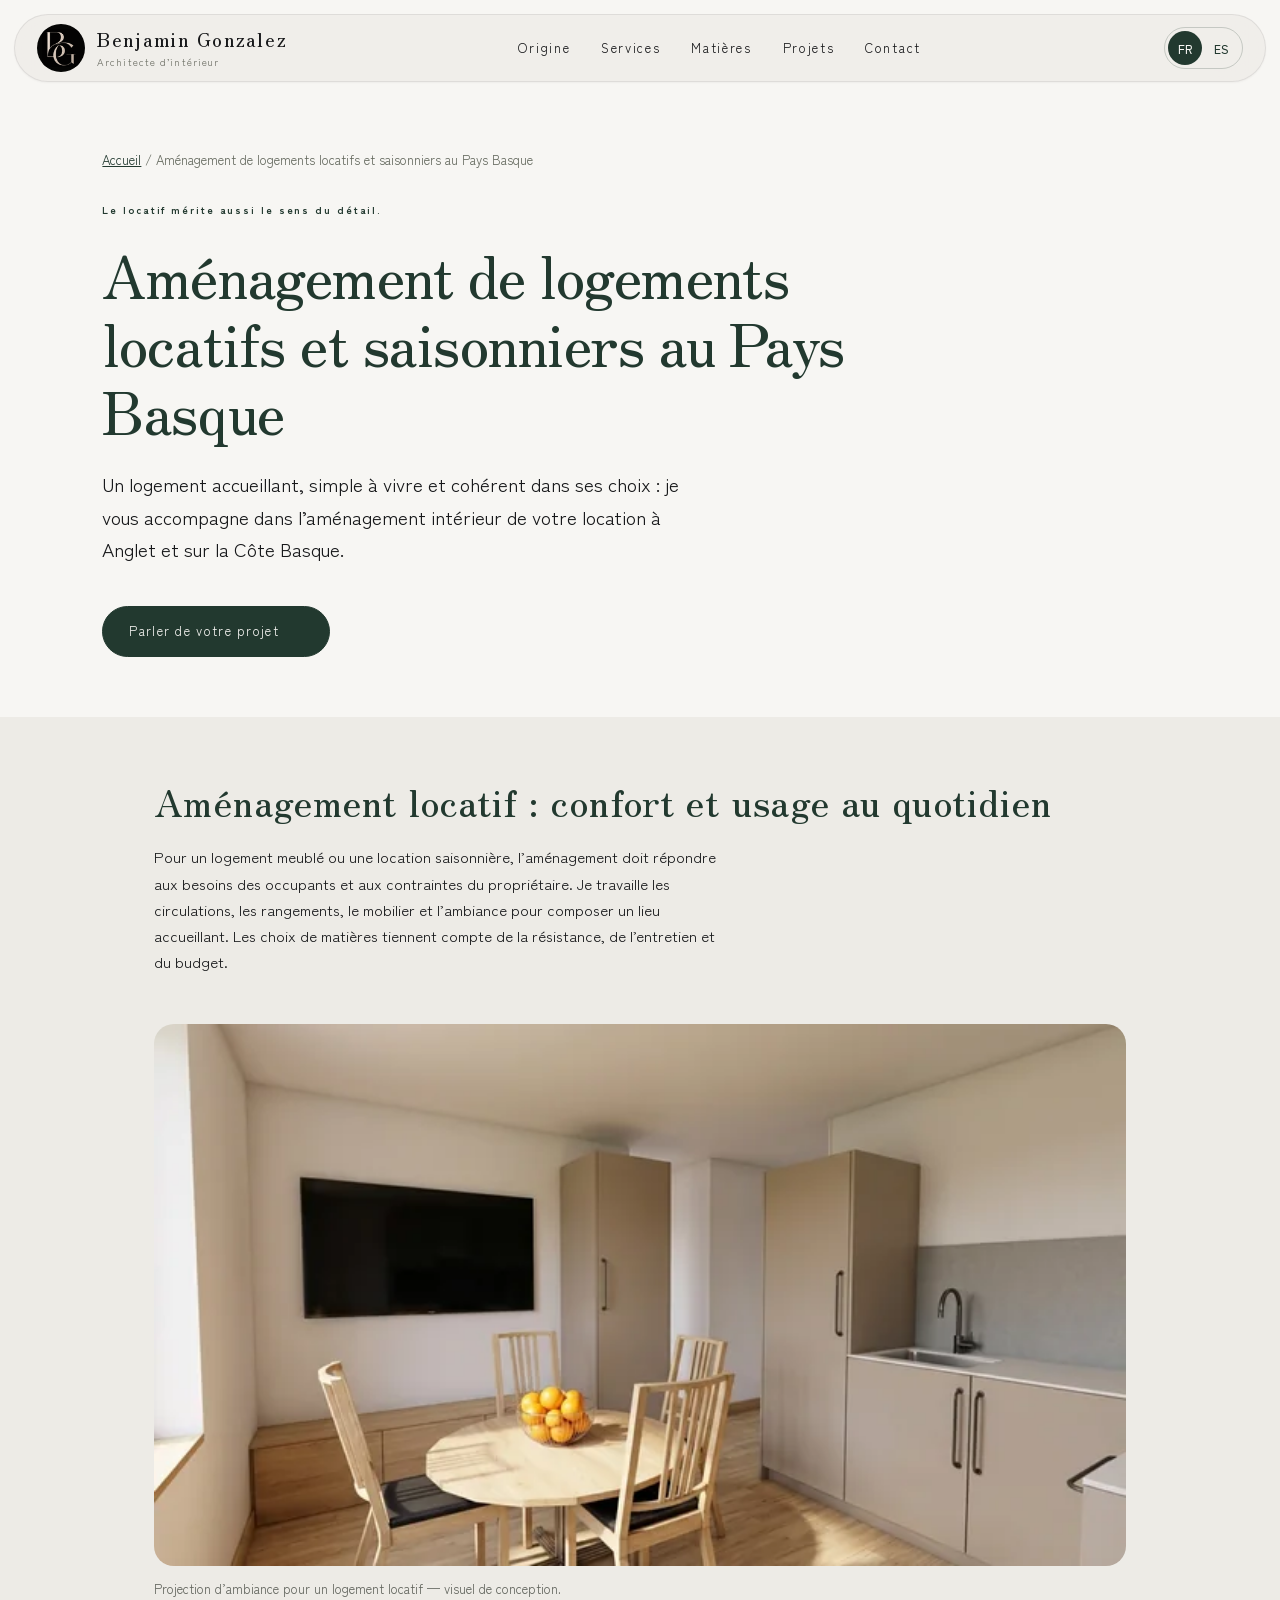
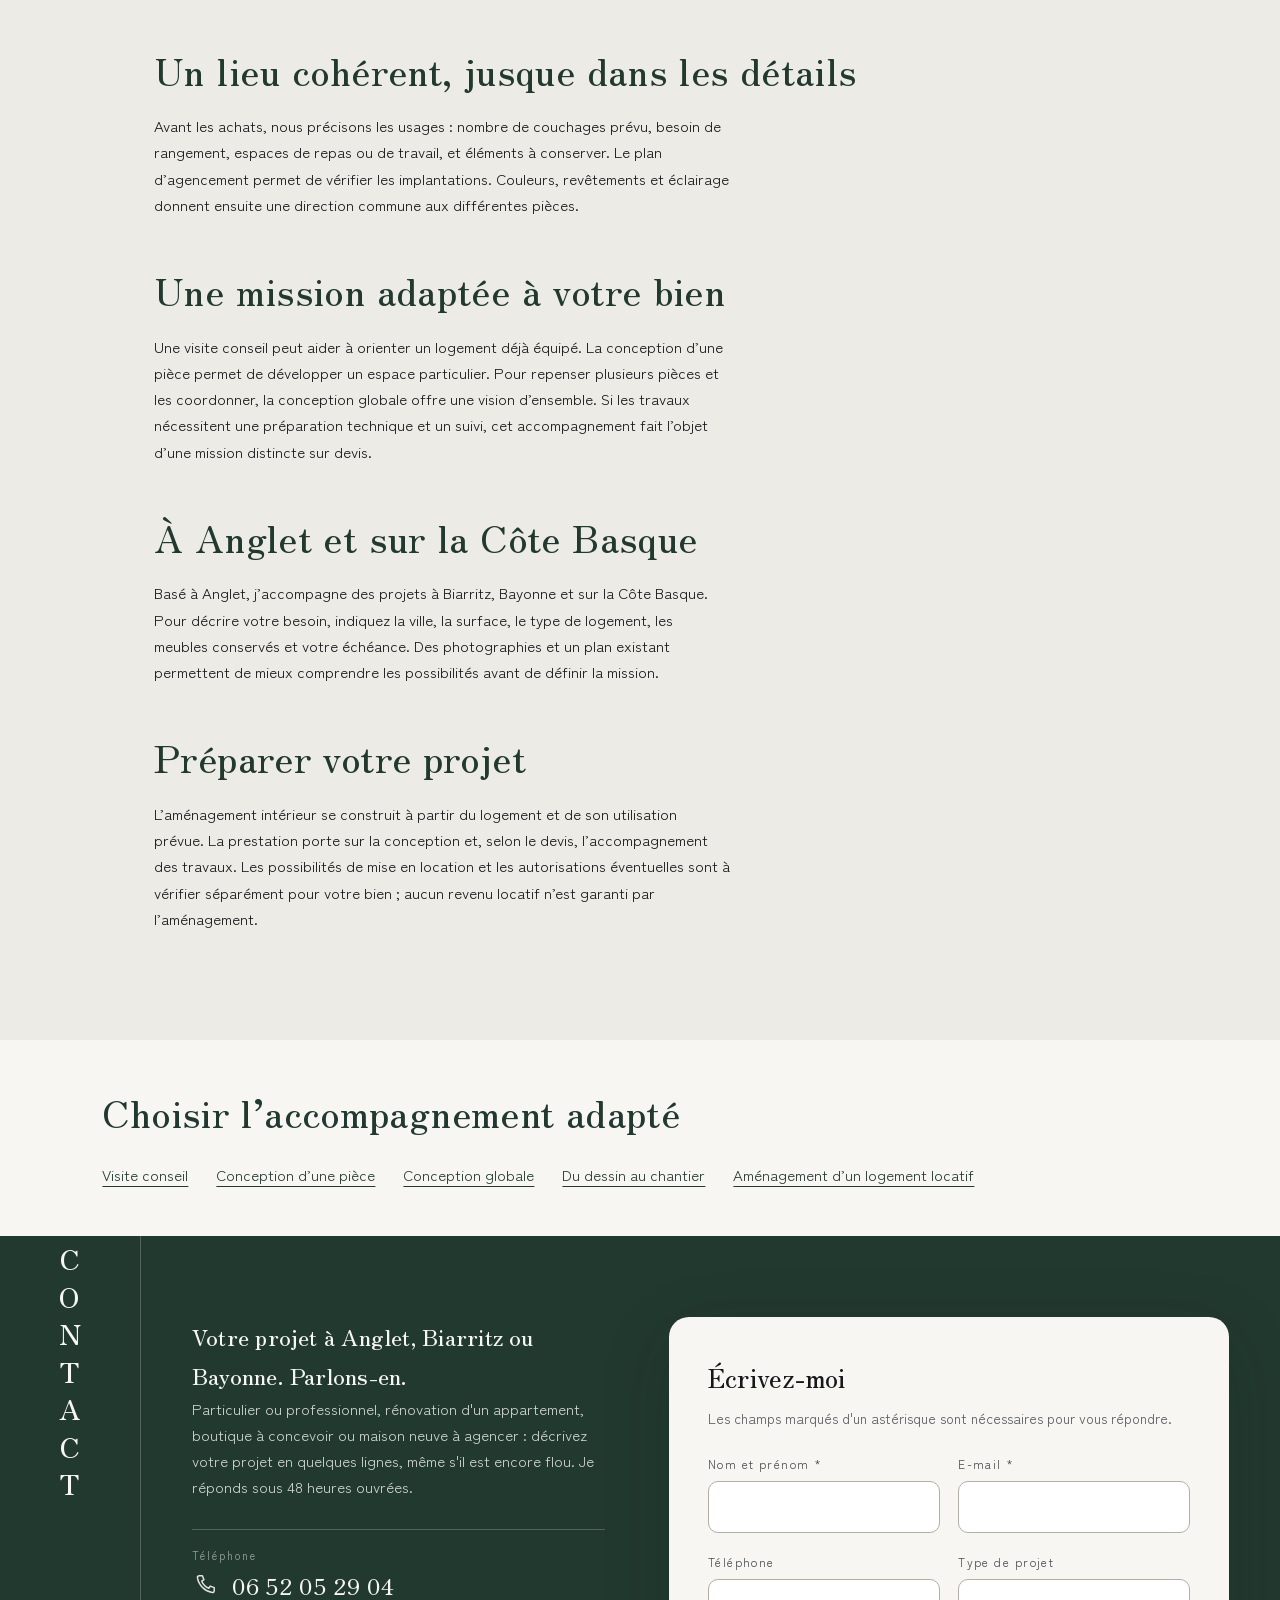
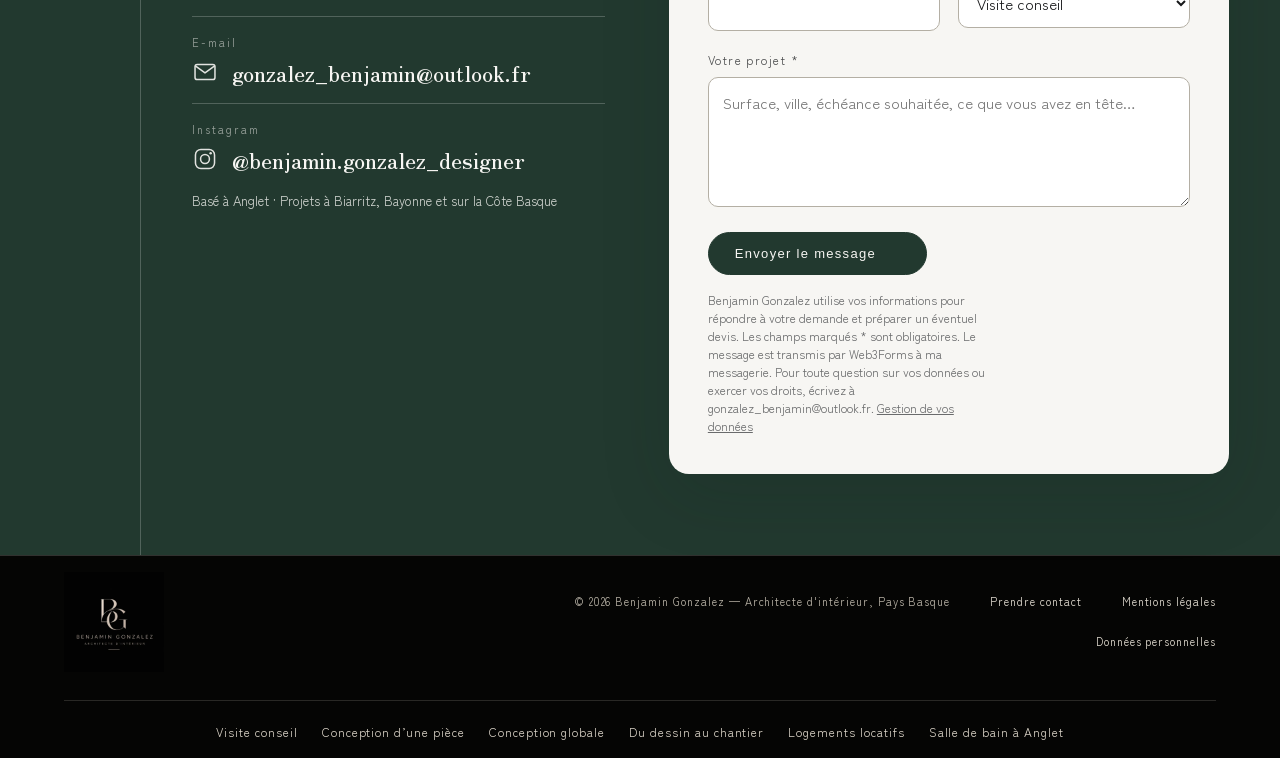
==== amenagement-location-saisonniere-pays-basque/index.html @ 1e30abd1 "maj v2" ====
<!DOCTYPE html>

<html lang="fr"><head>
<meta charset="utf-8"/>
<meta content="width=device-width, initial-scale=1" name="viewport"/>
<title>Aménagement de location saisonnière, Pays Basque | Benjamin Gonzalez</title>
<meta content="Aménagement de logements locatifs et saisonniers à Anglet et sur la Côte Basque. Agencement, mobilier et décoration : une mission adaptée à votre bien." name="description"/>
<meta content="Aménagement de location saisonnière, Pays Basque | Benjamin Gonzalez" property="og:title"/>
<meta content="Aménagement de logements locatifs et saisonniers à Anglet et sur la Côte Basque. Agencement, mobilier et décoration : une mission adaptée à votre bien." property="og:description"/>
<meta content="https://benjamin-gonzalez-design.fr/img/salle-de-bain-anglet-partage.jpg" property="og:image"/>
<meta content="https://benjamin-gonzalez-design.fr/amenagement-location-saisonniere-pays-basque/" property="og:url"/>
<meta content="website" property="og:type"/>
<meta content="#22392F" name="theme-color"/>
<link href="https://fonts.googleapis.com" rel="preconnect"/>
<link crossorigin="" href="https://fonts.gstatic.com" rel="preconnect"/>
<link href="https://fonts.googleapis.com/css2?family=Zen+Kaku+Gothic+New:wght@400;500;700&amp;family=Zen+Old+Mincho:wght@400;500;600&amp;display=swap" rel="stylesheet"/>
<link href="../assets/css/style.css?v=20261015-quartz-ancrage" rel="stylesheet"/>
<link href="../img/favicon.png" rel="icon" sizes="64x64" type="image/png"/>
<link href="https://benjamin-gonzalez-design.fr/amenagement-location-saisonniere-pays-basque/" rel="canonical"/>
<meta content="Salle de bain rénovée à Anglet — Benjamin Gonzalez" property="og:image:alt"/><meta content="Benjamin Gonzalez" property="og:site_name"/><meta content="fr_FR" property="og:locale"/><meta content="summary_large_image" name="twitter:card"/><script type="application/ld+json">{
  "@context": "https://schema.org",
  "@graph": [
    {
      "@type": "HomeAndConstructionBusiness",
      "@id": "https://benjamin-gonzalez-design.fr/#entreprise",
      "name": "Benjamin Gonzalez",
      "description": "Architecture intérieure, aménagement et décoration à Anglet et sur la Côte Basque.",
      "url": "https://benjamin-gonzalez-design.fr/",
      "telephone": "+33652052904",
      "email": "gonzalez_benjamin@outlook.fr",
      "image": "https://benjamin-gonzalez-design.fr/img/salle-de-bain-anglet-partage.jpg",
      "logo": "https://benjamin-gonzalez-design.fr/img/logo-benjamin-gonzalez-600.webp",
      "address": {
        "@type": "PostalAddress",
        "addressLocality": "Anglet",
        "addressRegion": "Pyrénées-Atlantiques",
        "addressCountry": "FR",
        "streetAddress": "51 Rue Henri Reneric",
        "postalCode": "64600"
      },
      "areaServed": [
        {
          "@type": "City",
          "name": "Anglet"
        },
        {
          "@type": "City",
          "name": "Biarritz"
        },
        {
          "@type": "City",
          "name": "Bayonne"
        },
        {
          "@type": "Place",
          "name": "Côte Basque"
        },
        {
          "@type": "Place",
          "name": "Pays Basque, France"
        }
      ],
      "sameAs": [
        "https://www.instagram.com/benjamin.gonzalez_designer"
      ],
      "contactPoint": {
        "@type": "ContactPoint",
        "telephone": "+33652052904",
        "email": "gonzalez_benjamin@outlook.fr",
        "contactType": "Demandes de projets",
        "availableLanguage": [
          "fr",
          "es"
        ]
      },
      "founder": {
        "@type": "Person",
        "name": "Benjamin Gonzalez"
      },
      "hasOfferCatalog": {
        "@type": "OfferCatalog",
        "name": "Architecture intérieure et décoration",
        "itemListElement": [
          {
            "@type": "Offer",
            "url": "https://benjamin-gonzalez-design.fr/services/visite-conseil/",
            "itemOffered": {
              "@id": "https://benjamin-gonzalez-design.fr/services/visite-conseil/#service"
            },
            "priceSpecification": {
              "@type": "PriceSpecification",
              "minPrice": 350,
              "priceCurrency": "EUR"
            }
          },
          {
            "@type": "Offer",
            "url": "https://benjamin-gonzalez-design.fr/services/conception-piece/",
            "itemOffered": {
              "@id": "https://benjamin-gonzalez-design.fr/services/conception-piece/#service"
            },
            "priceSpecification": {
              "@type": "PriceSpecification",
              "minPrice": 1200,
              "priceCurrency": "EUR"
            }
          },
          {
            "@type": "Offer",
            "url": "https://benjamin-gonzalez-design.fr/services/conception-globale/",
            "itemOffered": {
              "@id": "https://benjamin-gonzalez-design.fr/services/conception-globale/#service"
            },
            "priceSpecification": {
              "@type": "UnitPriceSpecification",
              "minPrice": 75,
              "priceCurrency": "EUR",
              "referenceQuantity": {
                "@type": "QuantitativeValue",
                "value": 1,
                "unitCode": "MTK",
                "unitText": "m²"
              },
              "description": "À partir de 75 €/m² ; minimum de mission de 3 000 € ; montant sur devis."
            }
          },
          {
            "@type": "Offer",
            "url": "https://benjamin-gonzalez-design.fr/services/suivi-chantier/",
            "itemOffered": {
              "@id": "https://benjamin-gonzalez-design.fr/services/suivi-chantier/#service"
            },
            "description": "Honoraires sur devis, selon le périmètre et la durée de la mission."
          }
        ]
      },
      "legalName": "Benjamin Gonzalez EI",
      "identifier": {
        "@type": "PropertyValue",
        "propertyID": "SIRET",
        "value": "94920095000010"
      }
    },
    {
      "@type": "WebSite",
      "@id": "https://benjamin-gonzalez-design.fr/#site",
      "url": "https://benjamin-gonzalez-design.fr/",
      "name": "Benjamin Gonzalez",
      "inLanguage": "fr",
      "publisher": {
        "@id": "https://benjamin-gonzalez-design.fr/#entreprise"
      }
    },
    {
      "@type": "WebPage",
      "@id": "https://benjamin-gonzalez-design.fr/amenagement-location-saisonniere-pays-basque/#page",
      "url": "https://benjamin-gonzalez-design.fr/amenagement-location-saisonniere-pays-basque/",
      "name": "Aménagement de location saisonnière, Pays Basque | Benjamin Gonzalez",
      "inLanguage": "fr",
      "isPartOf": {
        "@id": "https://benjamin-gonzalez-design.fr/#site"
      },
      "about": {
        "@id": "https://benjamin-gonzalez-design.fr/#entreprise"
      }
    },
    {
      "@type": "Service",
      "@id": "https://benjamin-gonzalez-design.fr/services/visite-conseil/#service",
      "name": "Visite conseil",
      "serviceType": "Architecture intérieure et décoration",
      "url": "https://benjamin-gonzalez-design.fr/services/visite-conseil/",
      "description": "Vous hésitez sur un agencement, une couleur ou la place d’un meuble ? La visite conseil permet de faire le point sur votre intérieur, sur place, avant de vous engager dans une conception plus détaillée.",
      "provider": {
        "@id": "https://benjamin-gonzalez-design.fr/#entreprise"
      },
      "areaServed": [
        {
          "@type": "City",
          "name": "Anglet"
        },
        {
          "@type": "City",
          "name": "Biarritz"
        },
        {
          "@type": "City",
          "name": "Bayonne"
        },
        {
          "@type": "Place",
          "name": "Côte Basque"
        },
        {
          "@type": "Place",
          "name": "Pays Basque, France"
        }
      ],
      "offers": {
        "@type": "Offer",
        "url": "https://benjamin-gonzalez-design.fr/services/visite-conseil/",
        "priceSpecification": {
          "@type": "PriceSpecification",
          "minPrice": 350,
          "priceCurrency": "EUR"
        }
      }
    },
    {
      "@type": "Service",
      "@id": "https://benjamin-gonzalez-design.fr/services/conception-piece/#service",
      "name": "Conception d’une pièce",
      "serviceType": "Architecture intérieure et décoration",
      "url": "https://benjamin-gonzalez-design.fr/services/conception-piece/",
      "description": "Un salon, une chambre ou un espace de travail mérite d’être pensé dans son ensemble. Je relie les circulations, le mobilier, les matières et la lumière pour développer un aménagement cohérent avec vos usages.",
      "provider": {
        "@id": "https://benjamin-gonzalez-design.fr/#entreprise"
      },
      "areaServed": [
        {
          "@type": "City",
          "name": "Anglet"
        },
        {
          "@type": "City",
          "name": "Biarritz"
        },
        {
          "@type": "City",
          "name": "Bayonne"
        },
        {
          "@type": "Place",
          "name": "Côte Basque"
        },
        {
          "@type": "Place",
          "name": "Pays Basque, France"
        }
      ],
      "offers": {
        "@type": "Offer",
        "url": "https://benjamin-gonzalez-design.fr/services/conception-piece/",
        "priceSpecification": {
          "@type": "PriceSpecification",
          "minPrice": 1200,
          "priceCurrency": "EUR"
        }
      }
    },
    {
      "@type": "Service",
      "@id": "https://benjamin-gonzalez-design.fr/services/conception-globale/#service",
      "name": "Conception globale",
      "serviceType": "Architecture intérieure et décoration",
      "url": "https://benjamin-gonzalez-design.fr/services/conception-globale/",
      "description": "Pour une maison ou un appartement, la conception globale relie l’agencement et l’ambiance de chaque espace. Elle permet de construire une direction commune avant les choix techniques et la réalisation des travaux.",
      "provider": {
        "@id": "https://benjamin-gonzalez-design.fr/#entreprise"
      },
      "areaServed": [
        {
          "@type": "City",
          "name": "Anglet"
        },
        {
          "@type": "City",
          "name": "Biarritz"
        },
        {
          "@type": "City",
          "name": "Bayonne"
        },
        {
          "@type": "Place",
          "name": "Côte Basque"
        },
        {
          "@type": "Place",
          "name": "Pays Basque, France"
        }
      ],
      "offers": {
        "@type": "Offer",
        "url": "https://benjamin-gonzalez-design.fr/services/conception-globale/",
        "priceSpecification": {
          "@type": "UnitPriceSpecification",
          "minPrice": 75,
          "priceCurrency": "EUR",
          "referenceQuantity": {
            "@type": "QuantitativeValue",
            "value": 1,
            "unitCode": "MTK",
            "unitText": "m²"
          },
          "description": "À partir de 75 €/m² ; minimum de mission de 3 000 € ; montant sur devis."
        }
      }
    },
    {
      "@type": "Service",
      "@id": "https://benjamin-gonzalez-design.fr/services/suivi-chantier/#service",
      "name": "Du dessin au chantier",
      "serviceType": "Architecture intérieure et décoration",
      "url": "https://benjamin-gonzalez-design.fr/services/suivi-chantier/",
      "description": "Un projet dessiné a besoin d’une préparation précise pour devenir un lieu construit. Cette mission prolonge la conception par le dossier technique, la consultation des entreprises et un accompagnement pendant les travaux, selon le périmètre convenu.",
      "provider": {
        "@id": "https://benjamin-gonzalez-design.fr/#entreprise"
      },
      "areaServed": [
        {
          "@type": "City",
          "name": "Anglet"
        },
        {
          "@type": "City",
          "name": "Biarritz"
        },
        {
          "@type": "City",
          "name": "Bayonne"
        },
        {
          "@type": "Place",
          "name": "Côte Basque"
        },
        {
          "@type": "Place",
          "name": "Pays Basque, France"
        }
      ],
      "offers": {
        "@type": "Offer",
        "url": "https://benjamin-gonzalez-design.fr/services/suivi-chantier/",
        "description": "Honoraires sur devis, selon le périmètre et la durée de la mission."
      }
    },
    {
      "@type": "BreadcrumbList",
      "itemListElement": [
        {
          "@type": "ListItem",
          "position": 1,
          "name": "Accueil",
          "item": "https://benjamin-gonzalez-design.fr/"
        },
        {
          "@type": "ListItem",
          "position": 2,
          "name": "Aménagement de location saisonnière, Pays Basque | Benjamin Gonzalez",
          "item": "https://benjamin-gonzalez-design.fr/amenagement-location-saisonniere-pays-basque/"
        }
      ]
    }
  ]
}</script></head>
<body><a class="skip" href="#main">Aller au contenu</a><div aria-hidden="true" class="progress" id="progress"><span></span></div><header class="nav" id="nav">
<a aria-label="Benjamin Gonzalez — Accueil" class="brand brand-logo" href="../#top"><span aria-hidden="true" class="brand-mark"><img alt="" decoding="async" height="64" src="../img/favicon.png" width="64"/></span><span class="brand-wordmark"><b>Benjamin Gonzalez</b><small>Architecte d’intérieur</small></span></a>
<button aria-controls="navigation" aria-expanded="false" aria-label="Ouvrir le menu" class="menu-toggle"><span></span><span></span></button><nav aria-label="Navigation principale" class="nav-links" id="navigation">
<a href="../#origine">Origine</a>
<a href="../#services">Services</a>
<a href="../#ambiance">Matières</a>
<a href="../#projets">Projets</a>
<a href="../#contact">Contact</a>
</nav>
<div aria-label="Choisir la langue" class="language-switch" hidden="" role="group"><button aria-label="Français" aria-pressed="true" data-lang="fr" lang="fr" type="button">FR</button><button aria-label="Español" aria-pressed="false" data-lang="es" lang="es" type="button">ES</button></div>
</header>
<main id="main"><section class="detail-hero" id="top"><nav aria-label="Fil d’Ariane" class="breadcrumbs"><a href="../">Accueil</a><span aria-hidden="true"> / </span><span class="crumb-current">Aménagement de logements locatifs et saisonniers au Pays Basque</span></nav><p class="eyebrow">Le locatif mérite aussi le sens du détail.</p><h1>Aménagement de logements locatifs et saisonniers au Pays Basque</h1><p class="detail-lead">Un logement accueillant, simple à vivre et cohérent dans ses choix : je vous accompagne dans l’aménagement intérieur de votre location à Anglet et sur la Côte Basque.</p><a class="btn" href="#contact">Parler de votre projet</a></section><article class="detail-content"><section><h2>Aménagement locatif : confort et usage au quotidien</h2><p>Pour un logement meublé ou une location saisonnière, l’aménagement doit répondre aux besoins des occupants et aux contraintes du propriétaire. Je travaille les circulations, les rangements, le mobilier et l’ambiance pour composer un lieu accueillant. Les choix de matières tiennent compte de la résistance, de l’entretien et du budget.</p></section><figure class="detail-figure"><img alt="Projection d’aménagement d’un logement locatif : cuisine claire et table ronde" decoding="async" height="768" loading="lazy" sizes="(max-width: 900px) 100vw, 50vw" src="../img/vision-cuisine-lumiere-1376.webp" srcset="../img/vision-cuisine-lumiere-640.webp 640w, ../img/vision-cuisine-lumiere-960.webp 960w, ../img/vision-cuisine-lumiere-1376.webp 1376w" width="1376"/><figcaption>Projection d’ambiance pour un logement locatif — visuel de conception.</figcaption></figure><section><h2>Un lieu cohérent, jusque dans les détails</h2><p>Avant les achats, nous précisons les usages : nombre de couchages prévu, besoin de rangement, espaces de repas ou de travail, et éléments à conserver. Le plan d’agencement permet de vérifier les implantations. Couleurs, revêtements et éclairage donnent ensuite une direction commune aux différentes pièces.</p></section><section><h2>Une mission adaptée à votre bien</h2><p>Une visite conseil peut aider à orienter un logement déjà équipé. La conception d’une pièce permet de développer un espace particulier. Pour repenser plusieurs pièces et les coordonner, la conception globale offre une vision d’ensemble. Si les travaux nécessitent une préparation technique et un suivi, cet accompagnement fait l’objet d’une mission distincte sur devis.</p></section><section><h2>À Anglet et sur la Côte Basque</h2><p>Basé à Anglet, j’accompagne des projets à Biarritz, Bayonne et sur la Côte Basque. Pour décrire votre besoin, indiquez la ville, la surface, le type de logement, les meubles conservés et votre échéance. Des photographies et un plan existant permettent de mieux comprendre les possibilités avant de définir la mission.</p></section><section><h2>Préparer votre projet</h2><p>L’aménagement intérieur se construit à partir du logement et de son utilisation prévue. La prestation porte sur la conception et, selon le devis, l’accompagnement des travaux. Les possibilités de mise en location et les autorisations éventuelles sont à vérifier séparément pour votre bien ; aucun revenu locatif n’est garanti par l’aménagement.</p></section></article><aside class="related"><h2>Choisir l’accompagnement adapté</h2><div class="related-links"><a href="../services/visite-conseil/">Visite conseil</a><a href="../services/conception-piece/">Conception d’une pièce</a><a href="../services/conception-globale/">Conception globale</a><a href="../services/suivi-chantier/">Du dessin au chantier</a><a href="./">Aménagement d’un logement locatif</a></div></aside><section class="section" id="contact">
<div class="section-rail"><p class="rail-title">CONTACT</p></div>
<div class="section-body">
<div class="contact-grid">
<div>
<h2>Votre projet à Anglet, Biarritz ou Bayonne. Parlons-en.</h2>
<p>Particulier ou professionnel, rénovation d'un appartement, boutique à concevoir ou maison neuve à agencer : décrivez votre projet en quelques lignes, même s'il est encore flou. Je réponds sous 48 heures ouvrées.</p>
<ul class="contact-lines">
<li>
<a href="tel:+33652052904">
<small class="lbl">Téléphone</small>
<span class="row"><svg aria-hidden="true" class="ico" viewbox="0 0 24 24">
<path d="M6.6 3.5h3l1.4 3.6-2 1.4a12 12 0 0 0 6.5 6.5l1.4-2 3.6 1.4v3a1.6 1.6 0 0 1-1.8 1.6A16.8 16.8 0 0 1 5 5.3 1.6 1.6 0 0 1 6.6 3.5Z"></path>
</svg><span class="val">06 52 05 29 04</span></span>
</a>
</li>
<li>
<a href="mailto:gonzalez_benjamin@outlook.fr">
<small class="lbl">E-mail</small>
<span class="row"><svg aria-hidden="true" class="ico" viewbox="0 0 24 24">
<rect height="14" rx="2" width="18.4" x="2.8" y="5"></rect>
<path d="m3.4 6.6 8.6 6.2 8.6-6.2"></path>
</svg><span class="val">gonzalez_benjamin@outlook.fr</span></span>
</a>
</li>
<li>
<a href="https://www.instagram.com/benjamin.gonzalez_designer" rel="noopener" target="_blank">
<small class="lbl">Instagram</small>
<span class="row"><svg aria-hidden="true" class="ico" viewbox="0 0 24 24">
<rect height="17.6" rx="5" width="17.6" x="3.2" y="3.2"></rect>
<circle cx="12" cy="12" r="4.1"></circle>
<circle cx="17.2" cy="6.8" fill="currentColor" r="1.15" stroke="none"></circle>
</svg><span class="val">@benjamin.gonzalez_designer</span></span>
</a>
</li>
</ul>
<p class="contact-location">Basé à Anglet · Projets à Biarritz, Bayonne et sur la Côte Basque</p></div>
<div class="form">
<h3>Écrivez-moi</h3>
<p class="form-intro">Les champs marqués d'un astérisque sont nécessaires pour vous répondre.</p>
<form action="https://api.web3forms.com/submit" id="contact-form" method="post" novalidate="">
<input name="access_key" type="hidden" value="6ee06585-bc7d-4779-93f3-2851a0b5841a"/>
<input name="subject" type="hidden" value="Nouvelle demande — Benjamin Gonzalez"/>
<input name="from_name" type="hidden" value="Site Benjamin Gonzalez"/>
<input aria-hidden="true" hidden="" id="botcheck" name="botcheck" tabindex="-1" type="checkbox"/>
<input id="ouvert_a" name="ouvert_a" type="hidden" value=""/>
<div class="field-row">
<div class="field">
<label for="nom">Nom et prénom *</label>
<input autocomplete="name" id="nom" name="nom" required="" type="text"/>
</div>
<div class="field">
<label for="email">E-mail *</label>
<input autocomplete="email" id="email" name="email" required="" spellcheck="false" type="email"/>
</div>
</div>
<div class="field-row">
<div class="field">
<label for="tel">Téléphone</label>
<input autocomplete="tel" id="tel" inputmode="tel" name="tel" type="tel"/>
</div>
<div class="field">
<label for="type">Type de projet</label>
<select id="type" name="type">
<option value="Visite conseil">Visite conseil</option>
<option value="Conception d’une pièce">Conception d’une pièce</option>
<option value="Conception globale">Conception globale</option>
<option value="Du dessin au chantier">Du dessin au chantier</option>
<option value="Autre / je ne sais pas encore">Autre / je ne sais pas encore</option>
</select>
</div>
</div>
<div class="field">
<label for="message">Votre projet *</label>
<textarea id="message" name="message" placeholder="Surface, ville, échéance souhaitée, ce que vous avez en tête…" required=""></textarea>
</div>
<!-- piège à robots : invisible pour un humain -->
<div aria-hidden="true" class="hp">
<label for="site">Ne pas remplir</label>
<input autocomplete="off" id="site" name="site" tabindex="-1" type="text"/>
</div>
<div class="form-foot">
<button class="btn" id="send-btn" type="submit">Envoyer le message</button>
<span class="consent">Benjamin Gonzalez utilise vos informations pour répondre à votre demande et préparer un éventuel devis. Les champs marqués * sont obligatoires. Le message est transmis par Web3Forms à ma messagerie. Pour toute question sur vos données ou exercer vos droits, écrivez à gonzalez_benjamin@outlook.fr. <a href="../mentions-legales/#donnees">Gestion de vos données</a></span>
</div>
<p aria-live="polite" class="status" id="status" role="status"></p>
</form>
</div>
</div>
</div>
</section>
</main><footer class="footer footer-logo"><a aria-label="Revenir à l’accueil" class="footer-signature" href="../#top"><img alt="Benjamin Gonzalez — Architecte d’intérieur" decoding="async" height="600" loading="lazy" src="../img/logo-benjamin-gonzalez-600.webp" width="600"/></a><div class="footer-info">
<span>© <span id="year">2026</span> Benjamin Gonzalez — Architecte d'intérieur, Pays Basque</span>
<span><a href="../#contact">Prendre contact</a></span>
<span><a href="../mentions-legales/">Mentions légales</a></span><span><a href="../mentions-legales/#donnees">Données personnelles</a></span></div><nav aria-label="Prestations et réalisation" class="footer-seo"><a href="../services/visite-conseil/">Visite conseil</a><a href="../services/conception-piece/">Conception d’une pièce</a><a href="../services/conception-globale/">Conception globale</a><a href="../services/suivi-chantier/">Du dessin au chantier</a><a href="./">Logements locatifs</a><a href="../projets/salle-de-bain-anglet/">Salle de bain à Anglet</a></nav></footer>
<script defer="" src="../assets/js/main.js?v=20261015-quartz-ancrage"></script></body></html>
---- assets/css/style.css ----
/* ============================================================
   benjamin-gonzalez-design.fr — feuille de style
   ------------------------------------------------------------
   Pour changer l'apparence du site, tout se règle dans le bloc
   « Réglages » ci-dessous : couleurs, polices, largeur du rail.
   Une seule valeur modifiée se répercute sur toute la page.

   Sommaire
     1. Réglages          6. Services
     2. Base              7. Ambiance et projets
     3. Navigation        8. Contact et formulaire
     4. Accueil           9. Pied de page
     5. Sections         10. Adaptation aux écrans
   ============================================================ */

:root{
  --carta:      #EDEBE6;   /* fond, plâtre tiède */
  --latte:      #F7F6F3;   /* surfaces claires */
  --sumi:       #17181A;   /* encre */
  --pietra:     #B4AFA4;   /* filets, texte secondaire */
  --verde:      #22392F;   /* vert laque — la seule couleur forte */
  --verde-clair:#3C5A4A;

  /* ── Palettes de rechange ──────────────────────────────────
     Pour changer l'ambiance du site, remplacez les quatre valeurs
     ci-dessus par l'une de ces séries. Rien d'autre à modifier.

     Gris pierre + orange brûlé (industriel, chaleureux) :
       --carta:#E8E6E1; --latte:#F4F3F0; --sumi:#1C1C1A;
       --pietra:#A8A49C; --verde:#B4552A; --verde-clair:#C9704A;

     Vert mousse + rose poudré (organique, doux) :
       --carta:#EFEDE8; --latte:#F8F7F4; --sumi:#1A1C18;
       --pietra:#B6B2A6; --verde:#4A5B3C; --verde-clair:#6B7C5A;

     Chocolat + bleu glacier (éditorial, premium) :
       --carta:#EDEAE4; --latte:#F7F5F1; --sumi:#191613;
       --pietra:#B3AA9E; --verde:#4A3225; --verde-clair:#6B4A36;
     ────────────────────────────────────────────────────────── */

  --mincho: "Zen Old Mincho", Georgia, "Times New Roman", serif;
  --gothic: "Zen Kaku Gothic New", -apple-system, BlinkMacSystemFont, "Segoe UI", sans-serif;

  --rail: clamp(120px, 11vw, 190px);   /* largeur du rail vertical */
  --pad: clamp(20px, 5vw, 64px);
}

*,*::before,*::after{ box-sizing:border-box; }
html{ scroll-behavior:smooth; -webkit-text-size-adjust:100%; }
@media (prefers-reduced-motion: reduce){
  html{ scroll-behavior:auto; }
  *{ animation:none !important; transition:none !important; }
}
body{
  margin:0;
  background:var(--carta);
  color:var(--sumi);
  font-family:var(--gothic);
  font-size:clamp(15px,1.05vw,17px);
  line-height:1.75;
  font-weight:400;
  -webkit-font-smoothing:antialiased;
  overflow-x:hidden;
}
img{ display:block; max-width:100%; height:auto; }
a{ color:inherit; }
h1,h2,h3{ font-family:var(--mincho); font-weight:500; margin:0; letter-spacing:.01em; }
p{ margin:0 0 1.1em; max-width:62ch; }
:focus-visible{ outline:2px solid var(--verde); outline-offset:4px; }

/* ---------- Barre de navigation ---------- */
.nav{
  position:fixed; z-index:60;
  top:14px; left:14px; right:14px;
  display:flex; align-items:center; justify-content:space-between;
  gap:16px; padding:12px 22px;
  border-radius:999px;
  background:rgba(237,235,230,.72);
  border:1px solid rgba(23,24,26,.08);
  backdrop-filter:blur(14px) saturate(1.2);
  -webkit-backdrop-filter:blur(14px) saturate(1.2);
  box-shadow:0 1px 2px rgba(23,24,26,.04);
  transition:top .4s ease, padding .4s ease, background .4s ease,
             box-shadow .4s ease, transform .45s cubic-bezier(.2,.7,.2,1);
}
.nav.is-stuck{
  background:rgba(237,235,230,.92);
  box-shadow:0 6px 24px rgba(23,24,26,.10);
  padding-top:10px; padding-bottom:10px;
}
/* La barre s'efface vers le bas quand on descend, revient quand on remonte */
.nav.is-hidden{ transform:translateY(-140%); }

/* ── Repère de lecture ── */
.progress{
  position:fixed; top:0; left:0; right:0; height:2px; z-index:70;
  background:transparent; pointer-events:none;
}
.progress span{
  display:block; height:100%; width:0;
  background:var(--verde); transition:width .1s linear;
}
.brand{
  display:flex; align-items:baseline; gap:10px;
  min-width:0; text-decoration:none; line-height:1.2;
}
.brand b{
  font-family:var(--mincho); font-weight:500;
  font-size:clamp(15px,1.5vw,20px); letter-spacing:.09em; white-space:nowrap;
}
.brand span{
  font-size:clamp(10px,.85vw,12px); letter-spacing:.14em;
  color:var(--pietra); white-space:nowrap;
}
.brand span::before{ content:"／"; margin-right:9px; }
@media (max-width:560px){
  .brand{ flex-direction:column; align-items:flex-start; gap:1px; }
  .brand span::before{ content:none; }
}
.nav-links{ display:flex; gap:clamp(14px,2.4vw,34px); }
.nav-links a{
  text-decoration:none; font-size:13px; letter-spacing:.13em;
  padding:4px 0; position:relative; color:var(--sumi);
}
.nav-links a::after{
  content:""; position:absolute; left:0; right:100%; bottom:0;
  height:1px; background:var(--verde); transition:right .35s ease;
}
.nav-links a:hover::after, .nav-links a:focus-visible::after{ right:0; }
@media (max-width:720px){ .nav-links{ display:none; } }

/* ---------- Hero ---------- */
.hero{
  min-height:100svh; position:relative;
  display:grid; grid-template-columns:var(--rail) 1fr;
  border-bottom:1px solid rgba(23,24,26,.12);
}
.hero-rail{
  border-right:1px solid rgba(23,24,26,.12);
  display:flex; flex-direction:column; align-items:center; justify-content:flex-end;
  padding-bottom:24px; gap:22px;
}
.rail-text{
  writing-mode:vertical-rl; text-orientation:mixed;
  font-weight:700; font-size:clamp(12px,1vw,15px);
  letter-spacing:.3em; color:var(--verde);
}
.rail-line{ width:2px; height:90px; background:var(--verde); }
.hero-body{
  display:grid; grid-template-columns:1.05fr .95fr; align-items:end;
}
.hero-copy{ padding:0 clamp(24px,3.4vw,56px) clamp(48px,7vh,88px); }
.hero-copy h1{
  font-size:clamp(40px,6.2vw,96px); line-height:1.06;
  margin:0 0 26px; max-width:13ch; letter-spacing:-.01em;
}
.hero-copy .lede{ font-size:clamp(16px,1.25vw,19px); color:#3A3B3C; max-width:46ch; }
.hero-actions{ display:flex; flex-wrap:wrap; gap:12px; margin-top:30px; }
.hero-media{ align-self:stretch; position:relative; overflow:hidden; background:var(--latte); }
.hero-media img{ width:100%; height:100%; object-fit:cover; object-position:center 40%; }
/* Si le visuel est un montage ou une image détourée qu'il ne faut pas recadrer,
   ajoutez la classe "fit" sur la balise <img> : elle sera affichée entière. */
.hero-media img.fit{ object-fit:contain; padding:clamp(16px,3vw,48px); }
.hero-quote{
  position:absolute; left:0; right:0; bottom:0;
  padding:24px clamp(20px,2.6vw,34px);
  background:linear-gradient(to top, rgba(23,24,26,.80), rgba(23,24,26,0));
  color:var(--latte); font-family:var(--mincho);
  font-size:clamp(14px,1.05vw,17px); line-height:1.55;
}
.hero-quote small{ display:block; margin-top:6px; font-family:var(--gothic); font-size:11px; letter-spacing:.16em; color:rgba(247,246,243,.7); }
@media (max-width:900px){
  .hero{ grid-template-columns:var(--rail) 1fr; min-height:auto; }
  .hero-body{ grid-template-columns:1fr; }
  .hero-copy{ padding:120px 20px 40px; }
  .hero-media{ height:60vh; min-height:320px; }
}

/* Révélation d'ouverture — un seul moment orchestré */
.reveal-item{ opacity:0; transform:translateY(14px); animation:rise .9s cubic-bezier(.2,.7,.2,1) forwards; }
.reveal-item:nth-child(2){ animation-delay:.12s; }
.reveal-item:nth-child(3){ animation-delay:.24s; }
@keyframes rise{ to{ opacity:1; transform:none; } }

/* Apparition douce des blocs au défilement */
.appear{ opacity:0; transform:translateY(22px); }
.appear.seen{ opacity:1; transform:none; transition:opacity .8s ease, transform .8s cubic-bezier(.2,.7,.2,1); }
.appear.d1.seen{ transition-delay:.08s; }
.appear.d2.seen{ transition-delay:.16s; }
.appear.d3.seen{ transition-delay:.24s; }
@media (prefers-reduced-motion: reduce){
  .appear{ opacity:1; transform:none; }
}

/* Trait qui se déploie sous les titres de section */
.section-body > h2{ position:relative; padding-bottom:18px; }
.section-body > h2::after{
  content:""; position:absolute; left:0; bottom:0;
  width:0; height:2px; background:var(--verde);
  transition:width 1s cubic-bezier(.2,.7,.2,1) .2s;
}
.section-body > h2.seen::after{ width:76px; }
#contact .section-body > h2::after{ background:var(--latte); }

/* ── Indice de défilement sous l'accroche ── */
.cue{
  display:inline-flex; align-items:center; gap:12px;
  margin-top:38px; text-decoration:none; color:var(--verde);
}
.cue-line{
  display:block; width:1px; height:46px;
  background:linear-gradient(to bottom, var(--verde), transparent);
  position:relative; overflow:hidden;
}
.cue-line::after{
  content:""; position:absolute; left:0; top:-46px;
  width:1px; height:46px; background:var(--verde);
  animation:filer 2.4s ease-in-out infinite;
}
@keyframes filer{
  0%{ transform:translateY(0); opacity:0; }
  25%{ opacity:1; }
  100%{ transform:translateY(92px); opacity:0; }
}
.cue-text{ font-size:11px; letter-spacing:.24em; text-transform:uppercase; }
@media (prefers-reduced-motion: reduce){ .cue-line::after{ animation:none; } }

/* ---------- Boutons ---------- */
.btn{
  display:inline-flex; align-items:center; gap:10px;
  padding:13px 26px; border-radius:999px; text-decoration:none;
  font-size:13px; letter-spacing:.1em; border:1px solid var(--verde);
  background:var(--verde); color:var(--latte);
  transition:background .25s ease, color .25s ease;
  cursor:pointer;
}
.btn::after{
  content:"→"; display:inline-block;
  transform:translateX(-4px); opacity:0;
  transition:transform .35s cubic-bezier(.2,.7,.2,1), opacity .3s ease;
}
.btn:hover{ background:transparent; color:var(--verde); }
.btn:hover::after{ transform:translateX(0); opacity:1; }
.btn:active{ transform:translateY(1px); }
.btn-ghost{ background:transparent; color:var(--verde); }
.btn-ghost:hover{ background:var(--verde); color:var(--latte); }

/* ---------- Structure des sections ---------- */
.section{
  display:grid; grid-template-columns:var(--rail) 1fr;
  border-bottom:1px solid rgba(23,24,26,.12);
}
.section-rail{
  border-right:1px solid rgba(23,24,26,.12);
  position:relative;
}
.rail-title{
  position:sticky; top:104px;
  writing-mode:vertical-rl; text-orientation:upright;
  font-family:var(--mincho); font-weight:600;
  font-size:clamp(22px,2.2vw,34px); letter-spacing:.34em;
  text-transform:uppercase;
  margin:0 auto; padding:10px 0;
  display:block; width:max-content;
  color:var(--verde);
}
.section-body{ padding:clamp(64px,9vh,132px) clamp(24px,4vw,72px); }
.section-body > h2{
  font-size:clamp(30px,3.9vw,60px); line-height:1.16; max-width:19ch; margin-bottom:30px;
}
@media (max-width:900px){
  .section{ grid-template-columns:var(--rail) 1fr; }
  .section-body{ padding:56px 20px; }
}

/* ---------- Origine ---------- */
.origine-grid{ display:grid; grid-template-columns:1fr 1fr; gap:clamp(28px,4vw,64px); align-items:start; }
.origine-grid figure{ margin:0; position:sticky; top:110px; }
.origine-grid img{ width:100%; aspect-ratio:4/5; object-fit:cover; object-position:center; background:var(--latte); }
.origine-grid img.fit{ object-fit:contain; }
blockquote.pull{
  margin:32px 0 0; padding:24px 0 0;
  border-top:1px solid var(--pietra);
  font-family:var(--mincho); font-size:clamp(19px,1.9vw,27px); line-height:1.5;
}
.sub-head{
  font-size:clamp(19px,1.7vw,24px);
  margin:38px 0 16px;
}
.tools{
  list-style:none; margin:0; padding:0;
  display:grid; grid-template-columns:repeat(auto-fit,minmax(150px,1fr)); gap:1px;
  background:var(--pietra); border:1px solid var(--pietra);
}
.tools li{
  background:var(--latte); padding:14px 16px;
  font-family:var(--mincho); font-size:clamp(16px,1.4vw,19px);
}
.tools small{
  display:block; margin-top:3px;
  font-family:var(--gothic); font-size:11.5px; letter-spacing:.08em; color:#6A6B6C;
}
.skills{ display:grid; grid-template-columns:1fr 1fr; gap:24px 32px; }
.skills h4{
  font-family:var(--gothic); font-size:12px; font-weight:500; letter-spacing:.14em;
  margin:0 0 10px; padding-bottom:8px; color:var(--verde);
  border-bottom:1px solid var(--pietra);
}
.skills ul{ list-style:none; margin:0; padding:0; }
.skills li{
  font-size:14px; line-height:1.5; color:#4A4B4C;
  padding:5px 0 5px 16px; position:relative;
}
.skills li::before{
  content:""; position:absolute; left:0; top:13px;
  width:6px; height:1px; background:var(--verde);
}
@media (max-width:820px){ .origine-grid{ grid-template-columns:1fr; } .skills{ grid-template-columns:1fr; } }

/* ---------- Services : ligne tarifaire ---------- */
.tiers{ border-top:1px solid rgba(23,24,26,.16); margin-top:8px; }
.tier{
  display:grid; grid-template-columns:1fr auto; gap:8px 32px;
  padding:26px 0; border-bottom:1px solid rgba(23,24,26,.16);
  align-items:baseline;
}
/* Carte interactive : le bloc entier réagit, pas seulement le titre */
.tier.card{
  position:relative; padding:26px clamp(14px,1.6vw,24px);
  border:1px solid transparent; border-bottom-color:rgba(23,24,26,.16);
  border-radius:3px;
  transition:background .35s ease, border-color .35s ease, transform .35s cubic-bezier(.2,.7,.2,1);
}
.tier.card:hover{
  background:var(--latte);
  border-color:var(--pietra);
  transform:translateY(-3px);
}

/* Empilement au défilement : chaque carte se fixe sous la précédente.
   Uniquement sur écran large, où la hauteur le permet. */
@media (min-width:900px){
  .tiers{ padding-bottom:20vh; }
  .tier.card{
    position:sticky;
    background:var(--latte);
    border:1px solid var(--pietra);
    border-radius:4px;
    margin-bottom:20px;
    box-shadow:0 1px 2px rgba(23,24,26,.03);
    transition:box-shadow .4s ease, border-color .35s ease;
  }
  .tier.card:hover{ transform:none; box-shadow:0 10px 30px rgba(23,24,26,.08); }
  .tier.card:nth-child(1){ top:116px; z-index:1; }
  .tier.card:nth-child(2){ top:136px; z-index:2; }
  .tier.card:nth-child(3){ top:156px; z-index:3; }
  .tier.card:nth-child(4){ top:176px; z-index:4; }
  /* La dernière carte reste pleine, les précédentes s'effacent doucement */
  .tier.card:not(:last-child){ opacity:.96; }
}
.tier.card:hover .price{ color:var(--verde-clair); }
.tier.card::after{
  content:""; position:absolute; left:clamp(14px,1.6vw,24px); bottom:-1px;
  width:0; height:2px; background:var(--verde);
  transition:width .5s cubic-bezier(.2,.7,.2,1);
}
.tier.card:hover::after{ width:56px; }
.tier h3{ font-size:clamp(21px,2.4vw,34px); line-height:1.25; }
.tier .price{
  font-family:var(--mincho); font-size:clamp(17px,1.7vw,24px);
  color:var(--verde); white-space:nowrap;
}
.tier ul{
  grid-column:1/-1; list-style:none; margin:14px 0 0; padding:0;
  display:flex; flex-wrap:wrap; gap:8px 10px; max-width:78ch;
}
.tier li{
  font-size:13px; color:#4A4B4C; line-height:1.4;
  padding:5px 12px; border:1px solid var(--pietra); border-radius:999px;
  background:var(--latte);
}
.tier-note{ margin-top:26px; font-size:13.5px; color:#5A5B5C; }

/* Repli si une image ne peut pas se charger : le cadre reste, rien ne s'écrase */
.img-failed{
  display:flex; align-items:center; justify-content:center; text-align:center;
  background:var(--latte); border:1px dashed var(--pietra);
  color:#8A857A; font-size:12.5px; letter-spacing:.06em; padding:18px;
  min-height:220px;
}
.img-failed::before{ content:attr(data-label); }

/* ---------- Bande d'ambiance ---------- */
.band{ display:grid; grid-template-columns:1fr 1fr; gap:1px; background:var(--pietra); }
.band figure{ margin:0; position:relative; background:var(--latte); }
.band img{ width:100%; aspect-ratio:4/5; object-fit:cover; }
.band figcaption{
  position:absolute; left:0; right:0; bottom:0;
  padding:16px 18px;
  background:linear-gradient(to top, rgba(23,24,26,.72), rgba(23,24,26,0));
  color:var(--latte); font-family:var(--mincho); font-size:clamp(14px,1.2vw,18px);
}
.band figcaption small{
  display:block; margin-top:5px;
  font-family:var(--gothic); font-size:10.5px; letter-spacing:.1em;
  color:rgba(247,246,243,.65);
}
.band figcaption a{ color:inherit; }
@media (max-width:640px){ .band{ grid-template-columns:1fr; } }

/* ---------- Projets ---------- */
.projects{ display:grid; grid-template-columns:repeat(auto-fit,minmax(260px,1fr)); gap:clamp(16px,2vw,28px); }
.project{ margin:0; }
.project{ overflow:hidden; }
.project figure, .project > img{ display:block; }
.project img{
  width:100%; aspect-ratio:3/4; object-fit:cover; object-position:center;
  background:var(--latte);
  transition:transform 1.1s cubic-bezier(.2,.7,.2,1), filter .6s ease;
}
.project:hover img{ transform:scale(1.04); filter:saturate(1.06); }
.project.wide{ grid-column:span 2; }
.project.wide img{ aspect-ratio:16/10; }
.project figcaption{
  display:flex; justify-content:space-between; gap:16px;
  padding-top:12px; font-size:13px; color:#4A4B4C;
  border-top:1px solid rgba(23,24,26,.16); margin-top:12px;
}
.project figcaption b{ font-weight:500; color:var(--sumi); }
.placeholder{
  width:100%; aspect-ratio:3/4; background:var(--latte);
  border:1px dashed var(--pietra);
  display:flex; align-items:center; justify-content:center;
  color:var(--pietra); font-size:13px; text-align:center; padding:20px;
}
@media (max-width:820px){ .project.wide{ grid-column:span 1; } .project.wide img{ aspect-ratio:3/4; } }

/* ---------- Contact ---------- */
#contact{ background:var(--verde); color:var(--latte); border-bottom:none; }
#contact .section-rail{ border-right-color:rgba(247,246,243,.22); }
#contact .rail-title{ color:var(--latte); }
#contact h2{ color:var(--latte); }
#contact p{ color:rgba(247,246,243,.82); }
.contact-grid{ display:grid; grid-template-columns:.85fr 1.15fr; gap:clamp(32px,5vw,72px); align-items:start; }
.contact-lines{ list-style:none; margin:28px 0 0; padding:0; }
.contact-lines li{ border-top:1px solid rgba(247,246,243,.22); }
.contact-lines a{
  display:block; padding:16px 0; text-decoration:none;
  transition:padding-left .35s ease;
}
.contact-lines .lbl{
  display:block; margin:0 0 6px;
  font-family:var(--gothic); font-size:11px; letter-spacing:.18em;
  color:rgba(247,246,243,.55);
}
.contact-lines .row{ display:flex; align-items:center; gap:14px; }
.contact-lines .val{
  font-family:var(--mincho); font-size:clamp(17px,1.8vw,25px);
  line-height:1.25; min-width:0; word-break:break-word;
}
.contact-lines a:hover{ padding-left:10px; }
.ico{
  flex:0 0 auto; width:26px; height:26px;
  fill:none; stroke:var(--latte); stroke-width:1.4;
  stroke-linecap:round; stroke-linejoin:round;
  color:var(--latte);
  transition:transform .35s cubic-bezier(.2,.7,.2,1), opacity .3s ease;
  opacity:.9;
}
.contact-lines a:hover .ico{ transform:translateY(-2px) scale(1.06); opacity:1; }

/* Formulaire */
.form{ background:var(--latte); color:var(--sumi); padding:clamp(24px,3vw,40px); }
.form h3{ font-size:clamp(22px,2vw,28px); margin-bottom:6px; }
.form .form-intro{ font-size:14px; color:#5A5B5C; margin-bottom:22px; }
.field{ margin-bottom:18px; }
.field label{ display:block; font-size:12px; letter-spacing:.12em; margin-bottom:7px; color:#4A4B4C; }
.field input, .field select, .field textarea{
  width:100%; padding:12px 14px; font:inherit; font-size:15px;
  color:var(--sumi); background:#fff;
  border:1px solid var(--pietra); border-radius:2px;
  transition:border-color .2s ease;
}
.field input:focus, .field select:focus, .field textarea:focus{ border-color:var(--verde); outline:none; box-shadow:0 0 0 3px rgba(34,57,47,.12); }
.field textarea{ min-height:130px; resize:vertical; }
.field-row{ display:grid; grid-template-columns:1fr 1fr; gap:18px; }
.hp{ position:absolute; left:-9999px; width:1px; height:1px; overflow:hidden; }
.form-foot{ display:flex; align-items:center; gap:16px; flex-wrap:wrap; margin-top:6px; }
.consent{ font-size:12px; color:#6A6B6C; max-width:40ch; line-height:1.5; }
.status{ margin-top:16px; font-size:14px; padding:12px 14px; border-radius:2px; display:none; }
.status.ok{ display:block; background:rgba(34,57,47,.10); color:var(--verde); border:1px solid rgba(34,57,47,.3); }
.status.err{ display:block; background:rgba(150,40,30,.08); color:#8A2A20; border:1px solid rgba(150,40,30,.3); }
@media (max-width:900px){ .contact-grid{ grid-template-columns:1fr; } .field-row{ grid-template-columns:1fr; } }

/* ---------- Pied de page ---------- */
.footer{
  background:var(--verde); color:rgba(247,246,243,.6);
  padding:26px var(--pad) 34px;
  border-top:1px solid rgba(247,246,243,.18);
  display:flex; justify-content:space-between; gap:14px; flex-wrap:wrap;
  font-size:12px; letter-spacing:.08em;
}
.footer a{ text-decoration:none; }
.footer a:hover{ color:var(--latte); }

/* ═══════════ Adaptation aux formats d'écran ═══════════ */

/* Grand écran : on laisse respirer le rail */
@media (min-width:1600px){
  :root{ --rail:118px; }
  .section-body{ padding-left:clamp(48px,5vw,110px); padding-right:clamp(48px,5vw,110px); }
}

/* Tablette paysage */
@media (max-width:1100px){
  .contact-grid{ gap:40px; }
  .tier ul{ max-width:none; }
}

/* Tablette portrait et petit portable */
@media (max-width:900px){
  :root{ --rail:80px; }
  .rail-title{ top:80px; letter-spacing:.26em; font-size:22px; }
  .hero-rail{ padding-bottom:16px; }
  .rail-text{ font-size:10px; letter-spacing:.28em; }
  .rail-line{ height:44px; }
}

/* Téléphone */
@media (max-width:640px){
  :root{ --rail:60px; }
  .nav{ top:10px; left:10px; right:10px; padding:10px 16px; }
  .cue{ margin-top:28px; }
  .cue-line{ height:36px; }
  .tier.card{ padding:20px 12px; }
  .origine-grid figure{ position:static; }
  body{ line-height:1.7; }

  .nav{ padding:12px 16px; }
  .section-body{ padding:48px 16px 56px; }
  .hero-copy{ padding:132px 16px 40px; }
  .hero-media{ height:52vh; min-height:280px; }

  /* Tarifs : prix sous le titre, pas à côté */
  .tier{ grid-template-columns:1fr; padding:22px 0; }
  .tier .price{ justify-self:start; }
  .tier ul{ gap:7px 8px; margin-top:12px; }
  .tier li{ font-size:12.5px; padding:4px 10px; }

  .tools{ grid-template-columns:1fr 1fr; }
  .projects{ grid-template-columns:1fr; }
  .form{ padding:22px 18px; }
  .form-foot{ gap:12px; }
  .btn{ width:100%; justify-content:center; }
  .footer{ flex-direction:column; gap:8px; padding:22px 16px 28px; }
}

/* Très petits écrans */
@media (max-width:380px){
  :root{ --rail:50px; }
  .tools{ grid-template-columns:1fr; }
  .rail-title{ letter-spacing:.2em; font-size:19px; }
}

/* Écrans tactiles : pas d'effet au survol qui reste collé */
@media (hover:none){
  .tier.card:hover{ background:transparent; border-color:transparent;
                    border-bottom-color:rgba(23,24,26,.16); transform:none; }
  .tier.card:hover::after{ width:0; }
  .btn:hover{ background:var(--verde); color:var(--latte); }
  .btn-ghost:hover{ background:transparent; color:var(--verde); }
  .contact-lines a:hover{ padding-left:0; }
}

/* Impression */
@media print{
  .nav, .hero-actions, .form, .hero-quote, .cue, .progress{ display:none; }
  body{ background:#fff; }
  .section, .hero{ grid-template-columns:1fr; }
  .section-rail, .hero-rail{ display:none; }
}


/* Évolution de la version d’origine : palette, rails et typographies conservés. */
html{scroll-padding-top:105px}.skip{position:fixed;left:20px;top:-100px;background:var(--latte);z-index:100;padding:12px}.skip:focus{top:15px}.eyebrow{font-family:var(--gothic);font-size:10px;letter-spacing:.19em;color:var(--verde);font-weight:700;margin-bottom:22px}.nav{backdrop-filter:blur(22px);-webkit-backdrop-filter:blur(22px)}.nav:focus-within,.nav:has(.nav-links.open){transform:none}.brand span{color:#686a60}.menu-toggle{display:none}.hero-copy{padding-top:135px}.hero-copy h1{font-size:clamp(42px,4.8vw,76px);max-width:14ch;line-height:1.09;letter-spacing:-.035em}.hero-media{margin:100px 24px 24px 0;border-radius:24px;min-width:0}.hero-quote{padding-top:65px}.signature-strip{display:grid;grid-template-columns:repeat(3,1fr);gap:35px;padding:42px 5vw 42px calc(var(--rail) + 4vw);background:var(--latte);border-bottom:1px solid #17181a20}.signature-strip>div{border-left:1px solid #b4afa480;padding-left:22px}.signature-strip strong{display:block;font-family:var(--mincho);font-size:clamp(23px,2.5vw,36px);font-weight:500;color:var(--verde)}.signature-strip span{font-size:12px;color:#61645d}.origine-grid img,.band img,.project,.form{border-radius:20px}.section-body>h2{letter-spacing:-.025em}.tiers{border:0;padding-bottom:0;display:grid;gap:22px}.tier.card{position:relative;top:auto!important;margin:0;padding:30px;background:var(--latte);border:1px solid #b4afa46b;border-radius:20px;box-shadow:0 6px 25px #17181a03;opacity:1!important}.tier.card:hover{transform:translateY(-2px);box-shadow:0 12px 35px #17181a08}.tier.card::after{display:none}.mission-number{grid-column:1/-1;font-family:var(--gothic);font-size:10px;letter-spacing:.17em;color:#686a60;margin-bottom:14px}.tier h3{font-size:clamp(23px,2.2vw,34px)}.tier li{border-color:#b4afa480;background:#fff9}.mission-link{grid-column:1/-1;justify-self:start;font-size:13px;color:var(--verde);text-decoration:none;margin-top:16px;border-bottom:1px solid #22392f45;padding-bottom:4px}.mission-link span{margin-left:16px}#methode{background:var(--latte)}.process-grid{display:grid;grid-template-columns:repeat(4,1fr);gap:30px;margin-top:42px}.process-grid article{border-top:1px solid #b4afa4;padding-top:20px}.process-grid article>span{font-size:12px;letter-spacing:.12em;color:#62695f}.process-grid h3{font-size:25px;margin:25px 0 13px;color:var(--verde)}.process-grid p{font-size:14px;line-height:1.65;color:#5b5c57}.band figcaption small{line-height:1.5}.projects{grid-template-columns:minmax(0,1fr);max-width:900px}.project{overflow:hidden;background:var(--latte)}.project img{width:100%;aspect-ratio:16/10;object-fit:cover}.project figcaption{padding:20px 25px}.faq{margin-top:35px;max-width:900px}.faq details{border-top:1px solid #b4afa480;padding:22px 0}.faq details:last-child{border-bottom:1px solid #b4afa480}.faq summary{list-style:none;cursor:pointer;display:flex;justify-content:space-between;align-items:center;gap:20px;font-size:18px;color:var(--verde)}.faq summary::-webkit-details-marker{display:none}.faq summary::after{content:'+';font-size:24px;font-weight:400;flex-shrink:0}.faq details[open] summary::after{content:'−'}.faq details p{margin:18px 0 0;color:#5b5c57;font-size:15px}.field input,.field select,.field textarea{border-radius:10px}#contact .form p{color:#5a5b5c}.field{min-width:0}.form{box-shadow:0 20px 70px #10241b26}.status:not(:empty){display:block}.menu-toggle:focus-visible{outline-offset:2px}
@media(max-width:1100px){.brand{flex-direction:column;align-items:flex-start;gap:4px}.brand span::before{content:none}.process-grid{grid-template-columns:1fr 1fr}.hero-media{margin-right:16px}.tier{grid-template-columns:1fr}.tier .price{justify-self:start}}
@media(max-width:900px){.hero-copy{padding-top:145px}.hero-media{margin:0 20px 25px;height:55vh}.hero-copy h1{max-width:18ch}.signature-strip{padding:30px 25px 30px calc(var(--rail) + 20px);gap:20px}.signature-strip strong{font-size:24px}.signature-strip span{font-size:11px}.signature-strip>div{padding-left:14px}.origine-grid figure{position:static}}
@media(max-width:720px){.menu-toggle{display:flex;flex-direction:column;justify-content:center;align-items:center;gap:6px;width:44px;height:44px;background:none;border:0;cursor:pointer;color:var(--verde)}.menu-toggle span{display:block;width:22px;height:1px;background:currentColor}.nav-links{display:none;position:absolute;top:calc(100% + 8px);left:0;right:0;border-radius:20px;background:#f7f6f3;border:1px solid #b4afa466;box-shadow:0 15px 35px #17181a12;padding:15px 24px}.nav-links.open{display:flex;flex-direction:column;gap:6px}.nav-links a{padding:11px 0}.nav-links a::after{display:none}.signature-strip{grid-template-columns:1fr;padding-left:calc(var(--rail) + 20px);gap:22px}.signature-strip>div{display:flex;flex-direction:column}.signature-strip strong{font-size:26px}.tier.card{padding:24px 18px}.hero-copy h1{font-size:clamp(35px,8vw,52px)}.eyebrow{font-size:9px;letter-spacing:.1em}.hero-media{margin:0 15px 20px;border-radius:18px}.process-grid{gap:22px}.process-grid h3{font-size:22px}.process-grid p{font-size:13px}.faq summary{font-size:16px}.project img{aspect-ratio:4/5}.project figcaption{padding:18px}.field input,.field select,.field textarea{font-size:16px}.btn{letter-spacing:.06em}.brand b{letter-spacing:.03em}.hero-quote{font-size:13px}.form .status{overflow-wrap:anywhere}}
@media(max-width:430px){.process-grid{grid-template-columns:1fr}.process-grid h3{margin-top:15px}.tier .price{white-space:normal}.hero-copy h1{font-size:36px}.brand b{font-size:15px}.brand span{font-size:9px}.hero-copy{padding-top:130px}}
@media(prefers-reduced-motion:reduce){*,*::before,*::after{animation:none!important;transition:none!important}.reveal-item,.appear{opacity:1;transform:none}}

/* Identité fournie : fichier original conservé, cadrage du monogramme en CSS. */
.nav .brand-logo{display:flex;flex-direction:row;align-items:center;gap:12px}.brand-logo>span::before{content:none}.brand-logo .brand-mark{display:block;position:relative;overflow:hidden;flex:0 0 54px;width:54px;height:54px;border-radius:50%;background:#050504}.brand-mark img{position:absolute;width:150px;max-width:none;height:150px;left:-48px;top:-37px;object-fit:contain}.brand-logo .brand-wordmark{display:flex;flex-direction:column;align-items:flex-start;gap:5px;white-space:normal;letter-spacing:normal}.brand-wordmark b{color:var(--sumi)}.brand-wordmark small{font-size:10px;letter-spacing:.11em;color:#686a60}.nav{padding-top:9px;padding-bottom:9px}.footer-logo{display:flex;align-items:center;justify-content:space-between;gap:40px;padding:30px clamp(24px,5vw,80px);background:#050504;color:#dcd5c9}.footer-signature{display:block;flex:0 0 220px}.footer-signature img{width:220px;height:220px;object-fit:contain}.footer-info{display:flex;flex-wrap:wrap;justify-content:flex-end;gap:20px 40px;font-size:12px;max-width:650px}.footer-info a{color:#e4ded3}.footer-info>span:first-child{color:#b9b3a7}
@media(max-width:720px){.brand-logo .brand-mark{flex-basis:44px;width:44px;height:44px}.brand-mark img{width:125px;height:125px;left:-40px;top:-31px}.brand-logo .brand-wordmark{gap:3px}.brand-wordmark small{font-size:9px}.nav .brand-logo{gap:9px}.footer-logo{flex-direction:column;gap:12px;padding:24px}.footer-signature{flex:0 0 auto}.footer-signature img{width:200px;height:200px}.footer-info{justify-content:center;text-align:center;font-size:11px;gap:14px}}
@media(max-width:380px){.brand-wordmark b{font-size:13px}.brand-wordmark small{font-size:8px}.nav{gap:5px}.nav .brand-logo{gap:7px}}

/* Galerie des quatre projections fournies. */
#projections{background:var(--latte)}.visual-grid{display:grid;grid-template-columns:repeat(2,minmax(0,1fr));gap:35px 26px;margin-top:38px}.visual-card{margin:0;min-width:0}.visual-wide{grid-column:1/-1}.visual-open{display:block;position:relative;overflow:hidden;border-radius:22px;background:#e2dfd8}.visual-open img{width:100%;aspect-ratio:6/5;object-fit:cover;transition:transform .65s ease}.visual-wide .visual-open img{aspect-ratio:16/10;object-position:center}.visual-plan .visual-open img{aspect-ratio:auto;object-fit:contain}.visual-open:hover img{transform:scale(1.025)}.visual-zoom{position:absolute;right:18px;bottom:18px;width:42px;height:42px;display:grid;place-items:center;border-radius:50%;background:#f7f6f3ed;color:var(--verde);font-size:23px;backdrop-filter:blur(12px)}.visual-card figcaption{padding:20px 2px 0}.visual-card small{font-size:9px;letter-spacing:.13em;color:#6e7167}.visual-card h3{font-size:clamp(24px,2.3vw,34px);line-height:1.2;margin:10px 0;color:var(--verde)}.visual-card p{font-size:13px;color:#65675f;margin:0}.visual-end{display:flex;justify-content:space-between;align-items:center;gap:24px;margin-top:35px;padding-top:25px;border-top:1px solid #b4afa466}.visual-end>span{font-size:12px;color:#65675f}#visual-dialog{position:fixed;max-width:96vw;max-height:96vh;width:1200px;border:0;border-radius:16px;background:#111;color:#eee;padding:60px 20px 20px;box-shadow:0 20px 90px #0008}#visual-dialog::backdrop{background:#000d;backdrop-filter:blur(8px)}#visual-dialog figure{margin:0}#visual-full{display:block;width:100%;height:auto;max-height:75vh;object-fit:contain}#visual-caption{text-align:center;font-size:13px;padding-top:15px}.visual-close{position:absolute;right:20px;top:13px;background:#ffffff16;color:#eee;border:1px solid #ffffff30;border-radius:99px;padding:8px 15px;font:inherit;font-size:12px;cursor:pointer}.visual-close span{font-size:18px;margin-left:10px}body.gallery-open{overflow:hidden}
@media(max-width:720px){.visual-grid{grid-template-columns:1fr;gap:28px}.visual-wide{grid-column:auto}.visual-open{border-radius:16px}.visual-open img,.visual-wide .visual-open img{aspect-ratio:auto;object-fit:contain}.visual-card h3{font-size:25px}.visual-end{flex-direction:column;align-items:flex-start}.visual-zoom{width:36px;height:36px;right:12px;bottom:12px}.visual-card small{font-size:8px}.visual-end .btn{font-size:12px}.visual-close{min-height:40px}#visual-dialog{padding:65px 10px 20px}}

/* Matières : ancrage basque, composition italienne et japonaise. */
#ambiance.materials-section{background:#22392f;color:#f2eee5}.materials-section .section-rail{border-color:#f2eee526}.materials-section .rail-title{color:#d8decb}.materials-section .section-body{padding-top:95px;padding-bottom:75px;min-width:0}.materials-intro{display:grid;grid-template-columns:1.5fr 1fr;align-items:end;gap:60px}.materials-section .eyebrow{color:#bcc8b2;font-size:10px;letter-spacing:.16em}.materials-intro h2{font-size:clamp(35px,4.3vw,67px);line-height:1.1;letter-spacing:-.035em;margin:0}.materials-intro h2 em{font-style:normal;color:#c7ccba}.materials-intro>p{font-size:15px;line-height:1.8;color:#d2d7cd;margin:0;max-width:39ch}.materials-statement{display:flex;align-items:center;gap:20px;margin:48px 0 40px;padding:25px 0;border-top:1px solid #f2eee526;border-bottom:1px solid #f2eee526}.material-green{width:48px;height:48px;border-radius:50%;background:#3d5a47;border:1px solid #aab69f66;box-shadow:inset 0 1px 12px #0002;flex-shrink:0}.materials-statement p{font-size:14px;line-height:1.55;margin:0;color:#d2d7cd}.materials-statement strong{font-weight:500;color:#f2eee5}.material-location{margin-left:auto;text-align:right;font-size:9px;letter-spacing:.18em;line-height:1.8;color:#bac5b2}.material-selector{display:grid;grid-template-columns:repeat(4,minmax(0,1fr));gap:12px;margin-bottom:24px}.material-selector[hidden]{display:none}.material-selector button{display:flex;align-items:center;gap:15px;background:#ffffff06;border:1px solid #f2eee533;color:#e1e6d9;padding:15px 18px;border-radius:13px;text-align:left;cursor:pointer;font:inherit;transition:background .25s,border-color .25s}.material-selector button[aria-selected=true]{background:#f2eee5;color:#22392f;border-color:#f2eee5}.material-selector button:hover{border-color:#f2eee5}.material-selector button:focus-visible{outline:2px solid #e8dcc6;outline-offset:4px}.material-selector button>span:last-child{letter-spacing:0}.material-selector b{display:block;font-size:15px;font-weight:500;letter-spacing:0}.material-chip{display:block;width:38px;height:38px;border-radius:50%;border:1px solid #0002;flex-shrink:0}.chip-bois{background:linear-gradient(100deg,#9c7957,#c3a17b 33%,#ac835d 38%,#d0af86 72%,#9c7957)}.chip-mineral{background:linear-gradient(145deg,#dcd3c3,#ede5d8 55%,#c8bdab)}.chip-textile{background:repeating-linear-gradient(0deg,#aaadab 0 1px,#bcbeb9 1px 3px)}.chip-metal{background:linear-gradient(130deg,#161b19,#4d524e,#191e1b)}.material-panel{display:grid;grid-template-columns:1.35fr 1fr;min-height:520px;background:#f2eee5;border-radius:22px;overflow:hidden;color:#222721;margin-bottom:24px}.material-panel[hidden]{display:none}.material-image{position:relative;margin:0;min-width:0;min-height:520px;background:#bdb6a7;overflow:hidden}.material-image img{width:100%;height:100%;position:absolute;inset:0;object-fit:cover;object-position:40% center}.material-image figcaption{position:absolute;bottom:0;left:0;right:0;background:linear-gradient(transparent,#0009);padding:65px 25px 22px;font-size:9px;letter-spacing:.13em;color:#fff}.mineral-image img{object-position:85% center}.textile-image img{object-position:25% center}.metal-image img{object-position:60% center}.material-copy{padding:48px 36px;display:flex;flex-direction:column;justify-content:center}.material-kicker{font-size:10px;letter-spacing:.13em;color:#586849;margin-bottom:25px}.material-copy h3{font-size:clamp(28px,2.8vw,43px);line-height:1.15;letter-spacing:-.03em;color:#22392f;margin-bottom:24px}.material-copy p{font-size:15px;line-height:1.7;color:#4c514a}.material-copy .material-detail{font-size:13px;color:#63675f;margin-bottom:25px}.material-tags{display:flex;gap:8px;flex-wrap:wrap;margin-top:8px}.material-tags span{border:1px solid #22392f30;border-radius:99px;padding:5px 10px;font-size:10px;color:#46573e}.materials-closing{margin-top:52px;text-align:center;padding-top:22px}.materials-closing>span{font-size:9px;letter-spacing:.18em;color:#c0c9b5}.materials-closing p{font-family:var(--mincho);font-size:clamp(28px,3.4vw,48px);line-height:1.3;margin:25px auto;max-width:none;letter-spacing:-.02em}.materials-closing em{font-style:normal;color:#c7ccba}.materials-closing a{display:inline-block;font-size:13px;color:#f2eee5;text-decoration:none;border-bottom:1px solid #f2eee555;padding-bottom:7px}.materials-closing a span{margin-left:22px}.materials-closing a:focus-visible{outline-color:#f2eee5}
@media(max-width:1100px){.materials-intro{gap:30px}.material-selector button{padding:12px;gap:10px}.material-chip{width:30px;height:30px}.material-copy{padding:32px 25px}.material-panel{grid-template-columns:1.1fr 1fr}.material-copy h3{font-size:32px}.material-image{min-height:510px}}
@media(max-width:800px){.materials-intro{grid-template-columns:1fr;gap:24px}.materials-intro>p{max-width:60ch}.material-panel{grid-template-columns:1fr}.material-image{min-height:0;height:390px}.material-image img{object-position:center}.material-copy{padding:35px}.material-copy p{max-width:65ch}.material-selector{grid-template-columns:1fr 1fr}.materials-section .section-body{padding-top:60px;padding-bottom:60px}}
@media(max-width:520px){.materials-section .section-body{padding-left:17px;padding-right:17px}.materials-intro h2{font-size:36px}.materials-intro>p{font-size:14px}.materials-statement{gap:12px;margin-top:30px}.materials-statement p{font-size:12px}.material-green{width:32px;height:32px}.material-location{display:none}.material-selector{gap:8px}.material-selector button{gap:8px;padding:10px}.material-selector b{font-size:13px}.material-chip{width:28px;height:28px}.material-image{height:280px}.material-image figcaption{font-size:8px;padding-left:18px;padding-right:18px}.material-copy{padding:28px 20px}.material-copy h3{font-size:31px}.material-copy p{font-size:14px}.material-panel{border-radius:17px;min-height:0}.material-kicker{margin-bottom:18px}.materials-closing p{font-size:29px}.materials-closing a{font-size:12px}}

/* Prestations : intention, livrables et périmètre clairement séparés. */
.mission-intent{grid-column:1/-1;font-size:17px;color:#455541;margin:7px 0 4px;max-width:65ch;line-height:1.6}.tier .mission-scope{grid-column:1/-1;font-size:12px;line-height:1.65;color:#686a60;max-width:85ch;margin:18px 0 0;padding-top:16px;border-top:1px solid #b4afa455}.italian-note{border-left:2px solid #22392f;padding:5px 0 5px 24px;margin:35px 0}.italian-note .eyebrow{font-size:9px;margin:0 0 13px}.italian-note h3{font-size:30px;line-height:1.2;color:#22392f;margin-bottom:16px}.italian-note>p:last-child{font-size:14px;line-height:1.8}.material-selector b{font-size:14px}.visual-wide:first-child .visual-open img{aspect-ratio:16/9}.visual-card:not(.visual-wide) .visual-open img{aspect-ratio:16/10}.material-location{letter-spacing:.1em}.tier .price{font-size:clamp(17px,1.6vw,23px)}
@media(max-width:720px){.mission-intent{font-size:15px}.italian-note{padding-left:18px}.italian-note h3{font-size:27px}.material-selector b{font-size:12px}.material-selector button{gap:6px}.visual-card:not(.visual-wide) .visual-open img{aspect-ratio:auto}}

/* Navigation sensorielle : un mot, sans numéro ni pastille. */
.material-selector button{justify-content:center;text-align:center;min-height:60px;padding:16px 10px}.material-selector button .sense-label{font-size:16px;font-weight:500;letter-spacing:0;line-height:1.4}.material-selector button[aria-selected=true] .sense-label{color:var(--verde)}
@media(max-width:520px){.material-selector button{min-height:54px;padding:12px 6px}.material-selector button .sense-label{font-size:14px}}

/* Mise en valeur du savoir-faire en aménagement locatif. */
.rental-expertise{grid-column:1/-1;border-top:1px solid #22392f30;border-bottom:1px solid #22392f30;padding:36px 0;margin:2px 0 12px}.rental-expertise .eyebrow{font-size:10px;margin-bottom:18px}.rental-expertise h3{font-size:clamp(28px,3vw,42px);line-height:1.15;letter-spacing:-.025em;color:var(--verde);margin-bottom:20px}.rental-expertise>p:not(.eyebrow){font-size:15px;line-height:1.8;color:#585d53;max-width:78ch}.rental-expertise>a{font-size:13px;color:var(--verde);text-decoration:none;border-bottom:1px solid #22392f50;padding-bottom:5px;display:inline-block}.rental-expertise>a span{margin-left:15px}

/* Ajustements de présence : monogramme complet et pied de page compact. */
.nav .brand-logo .brand-mark{flex:0 0 48px;width:48px;height:48px;border-radius:50%}.nav .brand-mark img{width:38px;height:38px;left:5px;top:5px;max-width:none;object-fit:contain}.footer-logo{padding-top:16px;padding-bottom:16px;gap:28px;min-height:0}.footer-logo .footer-signature{flex:0 0 100px}.footer-logo .footer-signature img{width:100px;height:100px}.footer-info{font-size:11px}.material-selector button .sense-label{font-size:clamp(20px,2vw,28px);font-weight:700;line-height:1.25}.material-selector button{min-height:76px;padding:18px 10px}
@media(max-width:720px){.nav .brand-logo .brand-mark{flex-basis:40px;width:40px;height:40px}.nav .brand-mark img{width:32px;height:32px;left:4px;top:4px}.footer-logo{flex-direction:row;align-items:center;padding:15px 20px;gap:20px}.footer-logo .footer-signature{flex:0 0 82px}.footer-logo .footer-signature img{width:82px;height:82px}.footer-info{flex-direction:column;align-items:flex-start;justify-content:center;text-align:left;font-size:10px;gap:9px}.material-selector button .sense-label{font-size:22px}.material-selector button{min-height:68px;padding:16px 8px}}
@media(max-width:420px){.material-selector button .sense-label{font-size:18px}.footer-logo{gap:14px;padding-left:15px;padding-right:15px}}

/* Taille explicite des libellés, sans conflit avec la règle historique. */
#ambiance .material-selector button .sense-label{font-size:32px;font-weight:400;line-height:1.2;letter-spacing:-.02em}
@media(max-width:1100px){#ambiance .material-selector button .sense-label{font-size:25px}}
@media(max-width:520px){#ambiance .material-selector button .sense-label{font-size:21px}}
@media(max-width:360px){#ambiance .material-selector button .sense-label{font-size:18px}}

/* Sélecteur français / espagnol, disponible aussi sur mobile. */
.language-switch{display:flex;align-items:center;gap:2px;flex-shrink:0;padding:3px;border:1px solid #22392f35;border-radius:24px;margin-left:12px}
.language-switch[hidden]{display:none}
.language-switch button{font:500 12px var(--gothic);color:var(--verde);background:transparent;border:0;border-radius:20px;padding:8px 10px;cursor:pointer;min-height:34px}
.language-switch button[aria-pressed="true"]{background:var(--verde);color:var(--latte)}
.language-switch button:focus-visible{outline:2px solid var(--verde);outline-offset:3px}
@media(max-width:720px){.language-switch{margin-left:0;gap:0}.language-switch button{padding:7px;font-size:11px}.nav .brand-logo{min-width:0;flex:1}.brand-wordmark{min-width:0}.brand-wordmark b{font-size:clamp(11px,3.2vw,17px)}.brand-wordmark small{font-size:8px}.nav{gap:6px}.menu-toggle{flex-shrink:0}}
@media(max-width:380px){.nav .brand-logo{gap:5px}.brand-logo .brand-mark{flex-basis:32px;width:32px;height:32px}.brand-mark img{width:26px;height:26px;left:3px;top:3px}.brand-wordmark small{font-size:7px}.language-switch button{padding:6px;font-size:10px}}

@media(min-width:721px) and (max-width:1040px){.nav{gap:12px}.nav .brand-logo{margin-right:auto}.menu-toggle{display:flex;flex-direction:column;justify-content:center;align-items:center;gap:6px;width:44px;height:44px;background:none;border:0;cursor:pointer;flex-shrink:0}.menu-toggle span{display:block;width:22px;height:1px;background:var(--verde)}.nav-links{display:none;position:absolute;top:calc(100% + 8px);left:0;right:0;border-radius:20px;background:#f7f6f3;border:1px solid #b4afa466;padding:15px 24px}.nav-links.open{display:flex;flex-direction:column;gap:6px}.nav-links a{padding:11px 0}.language-switch{margin-left:0}}

/* Portrait entier, compatible avec la politique de sécurité du serveur. */
.origine-grid img.portrait-agence{aspect-ratio:auto;height:auto}

/* Projet ajouté, sans modifier la structure d’origine. */
:root{--line:#22392f26;--muted:#637066}

.featured-project{background:var(--latte)}.chene-intro{display:grid;grid-template-columns:1fr 1fr;gap:50px;align-items:end;margin-bottom:45px}.chene-intro>p{font-size:17px;color:var(--muted)}.chene-cover img{width:100%;height:auto;aspect-ratio:auto!important;object-fit:contain}.chene-cover .visual-card h3{font-size:24px}.chene-palette{display:flex;justify-content:space-between;gap:20px;border-block:1px solid var(--line);padding:22px 0;margin:24px 0 40px;font-size:13px;letter-spacing:.025em}.chene-grid{display:grid;grid-template-columns:minmax(0,1fr) minmax(0,1fr);gap:32px}.chene-grid img{aspect-ratio:1.65;object-fit:cover;width:100%}.chene-grid h3{font-size:clamp(23px,2vw,31px)}.chene-details{border-top:1px solid var(--line);margin-top:30px}.chene-details summary{display:flex;justify-content:space-between;align-items:center;gap:15px;cursor:pointer;list-style:none;padding:24px 0;font-size:15px}.chene-details summary::-webkit-details-marker{display:none}.chene-details summary>span:last-child{font-size:26px;font-weight:400}.chene-hide,.chene-details[open] .chene-show{display:none}.chene-details[open] .chene-hide{display:inline}.chene-details[open] summary>span:last-child{transform:rotate(45deg)}.chene-details .chene-grid{padding:10px 0 30px}.featured-project .visual-end{margin-top:30px}.featured-project .section-body{min-width:0}
@media(max-width:700px){.chene-intro{grid-template-columns:1fr;gap:22px;margin-bottom:28px}.chene-intro>p{font-size:16px}.chene-palette{flex-wrap:wrap;gap:10px 22px;font-size:12px;margin-bottom:26px}.chene-grid{grid-template-columns:1fr;gap:28px}.chene-cover .visual-card h3{font-size:23px}.chene-details summary{font-size:14px}.featured-project .visual-end{align-items:flex-start;gap:20px}}
.chene-details summary>span[aria-hidden]{display:none}

.chene-details summary::after{content:'+';font-size:24px}.chene-details[open] summary::after{content:'−'}.chene-details .visual-card figcaption{display:block}.chene-intro p{margin:0}.chene-cover .visual-open{aspect-ratio:auto}.chene-cover img{position:static;height:auto}.chene-grid .visual-open{aspect-ratio:auto}.chene-grid img{position:static;height:auto;aspect-ratio:1.65}.nav:focus-within,.nav:has(.nav-links.open){transform:none}.legal-form-link{font-size:12px;margin-top:15px}.legal-page{padding:145px var(--pad) 80px;margin-left:var(--rail);max-width:1100px}.legal-page h1{font-size:clamp(32px,4vw,55px);line-height:1.2;margin-bottom:25px}.legal-page h2{font-size:28px;margin:42px 0 20px}.legal-page h3{font-size:21px;margin:25px 0 12px}.legal-page p,.legal-page li{max-width:78ch}.legal-page section{scroll-margin-top:120px}.legal-preview-dialog{max-width:1000px;width:92vw;max-height:85vh;border:1px solid #b4afa4;background:var(--latte);color:var(--sumi);padding:30px}.legal-preview-dialog::backdrop{background:#0008}.legal-preview-dialog .legal-page{padding:20px 0;margin:0}.legal-preview-close{position:sticky;top:0;display:block;margin-left:auto;padding:9px 16px;background:var(--verde);color:var(--latte);border:0;border-radius:20px;cursor:pointer}
@media(max-width:720px){.legal-page{margin-left:0;padding:125px 24px 50px}.legal-preview-dialog{padding:18px}.legal-page h1{overflow-wrap:anywhere}}
.chene-intro h2{font-size:clamp(34px,4.2vw,60px);line-height:1.12;letter-spacing:-.025em;margin:0}.chene-intro h2 em{font-style:normal;color:#73806d}
/* Quatre outils alignés, sans cellule vide lorsque la largeur diminue. */
.origine-grid .tools{grid-template-columns:repeat(4,minmax(0,1fr))}.origine-grid .tools li{min-width:0;padding:14px 12px;font-size:clamp(15px,1.1vw,19px)}
@media(max-width:1200px){.origine-grid .tools{grid-template-columns:repeat(2,minmax(0,1fr))}}
@media(max-width:380px){.origine-grid .tools{grid-template-columns:1fr}}

/* Mise à jour SEO local — 30 septembre 2026 */
.hero-copy h1{max-width:17ch;font-size:clamp(36px,4.2vw,66px)}
.hero-signature{font-family:var(--mincho);font-size:clamp(20px,1.7vw,26px);line-height:1.45;color:var(--verde);max-width:38ch;margin:0 0 22px}
.mission-detail{grid-column:1/-1;justify-self:start;color:var(--verde);font-size:13px;margin-top:14px}
.project-detail{display:block;padding:0 25px 25px;color:var(--verde);font-size:14px}
.local-section{background:var(--latte)}.local-links,.related-links{display:flex;flex-wrap:wrap;gap:14px 28px;margin-top:26px}.local-links a,.related-links a{color:var(--verde);text-underline-offset:5px}
.contact-location{font-size:13px;color:var(--latte)}
.footer-logo{flex-wrap:wrap}.footer-seo{display:flex;flex-wrap:wrap;gap:10px 24px;flex-basis:100%;font-size:12px;justify-content:center;border-top:1px solid #dcd5c92b;padding-top:20px}
.detail-hero{padding:150px max(24px,8vw) 60px;background:var(--latte)}
.detail-hero h1{font-family:var(--mincho);font-size:clamp(35px,4.6vw,66px);font-weight:500;line-height:1.15;letter-spacing:-.025em;max-width:22ch;margin:20px 0 25px;color:var(--verde)}
.detail-hero .eyebrow{margin-top:30px}.detail-lead{max-width:65ch;font-size:19px;line-height:1.7}.detail-hero .btn{margin-top:20px}
.breadcrumbs{font-size:13px;line-height:1.6;color:#64695e}.breadcrumbs a{color:var(--verde)}
.detail-content{max-width:1100px;margin:auto;padding:60px max(24px,5vw)}
.detail-content section{margin:0 0 48px}.detail-content h2,.related h2{font-family:var(--mincho);font-size:clamp(26px,3vw,38px);line-height:1.25;color:var(--verde);margin-bottom:20px}
.detail-content p{max-width:72ch}.service-summary{background:var(--latte);padding:32px;border:1px solid #b4afa480;border-radius:20px;margin:30px 0 50px}.service-summary h3{font-size:28px;margin:18px 0}.service-summary .price{display:block;font-size:24px;color:var(--verde)}.service-summary li{margin:10px 0}.service-summary .mission-link{display:inline-block}
.detail-figure{margin:0 0 45px}.detail-figure img{width:100%;height:auto;border-radius:20px}.detail-figure figcaption{font-size:13px;margin-top:12px;color:#61645d}.project-photo{max-width:650px;margin-left:auto;margin-right:auto}
.related{padding:48px max(24px,8vw);background:var(--latte)}
@media(max-width:720px){.hero-copy h1{font-size:36px}.hero-signature{font-size:21px}.detail-hero{padding:130px 20px 42px}.detail-hero h1{font-size:36px}.detail-lead{font-size:17px}.detail-content{padding:42px 20px}.service-summary{padding:24px 20px}.footer-seo{font-size:11px;justify-content:flex-start}.project-detail{padding-left:18px;padding-right:18px}}
@media(max-width:360px){.section-body,.tiers,.tier.card{min-width:0}.tier.card{grid-template-columns:minmax(0,1fr)}.tier li{max-width:100%;overflow-wrap:anywhere}.material-selector{grid-template-columns:repeat(2,minmax(0,1fr))}.material-selector button{min-width:0;padding-left:4px;padding-right:4px}#ambiance .material-selector button .sense-label{font-size:17px;overflow-wrap:anywhere}}
@media(max-width:360px){.section-body>h2{font-size:30px;overflow-wrap:anywhere}.brand-wordmark b{font-size:12px}.brand-wordmark small{letter-spacing:.06em}}

/* Compléments nécessaires au clavier et au défilement du visuel agrandi. */
html.gallery-open,body.gallery-open{overflow:hidden}
#visual-dialog{overscroll-behavior:contain}
#visual-dialog :focus-visible{outline-color:#f7f6f3}

/* Page juridique : même palette et typographie que le portfolio. */
.legal-page{max-width:980px;margin:0 auto;padding:150px 36px 85px}
.legal-page h1{font-size:clamp(36px,5vw,60px);line-height:1.15;margin-bottom:25px}
.legal-page h2{font-size:clamp(25px,3vw,34px);line-height:1.3;margin:48px 0 22px}
.legal-page h3{font-size:23px;line-height:1.4;margin:30px 0 15px;color:var(--verde)}
.legal-page p{max-width:78ch}.legal-page a{overflow-wrap:anywhere}.legal-page li{margin-bottom:8px}
@media(max-width:600px){.legal-page{padding:130px 24px 60px}.legal-page h1{font-size:36px;overflow-wrap:anywhere}.legal-page h2{margin-top:36px}}

/* Cuisine d’accueil : conserver le plan de travail et la verrière dans le cadrage. */
.hero-media img{object-position:52% center}.hero-quote{font-size:15px}.hero-quote small{font-size:10px}.preview-page-dialog{max-width:1100px;width:94vw;max-height:88vh;border:1px solid #b4afa4;background:var(--latte);color:var(--sumi);padding:0}.preview-page-dialog::backdrop{background:#0009}.preview-page-close{position:sticky;top:12px;z-index:3;display:block;margin:12px 18px 0 auto;padding:9px 16px;background:var(--verde);color:var(--latte);border:0;border-radius:24px;cursor:pointer}.preview-page-dialog .detail-hero{padding-top:35px}.preview-page-dialog .legal-page{padding-top:30px}.preview-page-dialog .detail-content{padding-top:30px}

/* Ancrage : nouveau visuel, dans le rythme de la page existante. */
.ancrage-image{margin:38px 0 0}.ancrage-image .visual-open{display:block;position:relative;border-radius:24px;overflow:hidden}.ancrage-image img{display:block;width:100%;height:auto;aspect-ratio:16/9;object-fit:cover}.ancrage-image figcaption{font-size:13px;color:var(--verde);padding:14px 0 0}.ancrage-image .visual-zoom{right:20px;bottom:20px}@media(max-width:600px){.ancrage-image{margin-top:28px}.ancrage-image .visual-open{border-radius:18px}.ancrage-image img{aspect-ratio:4/3}.ancrage-image figcaption{font-size:12px}}
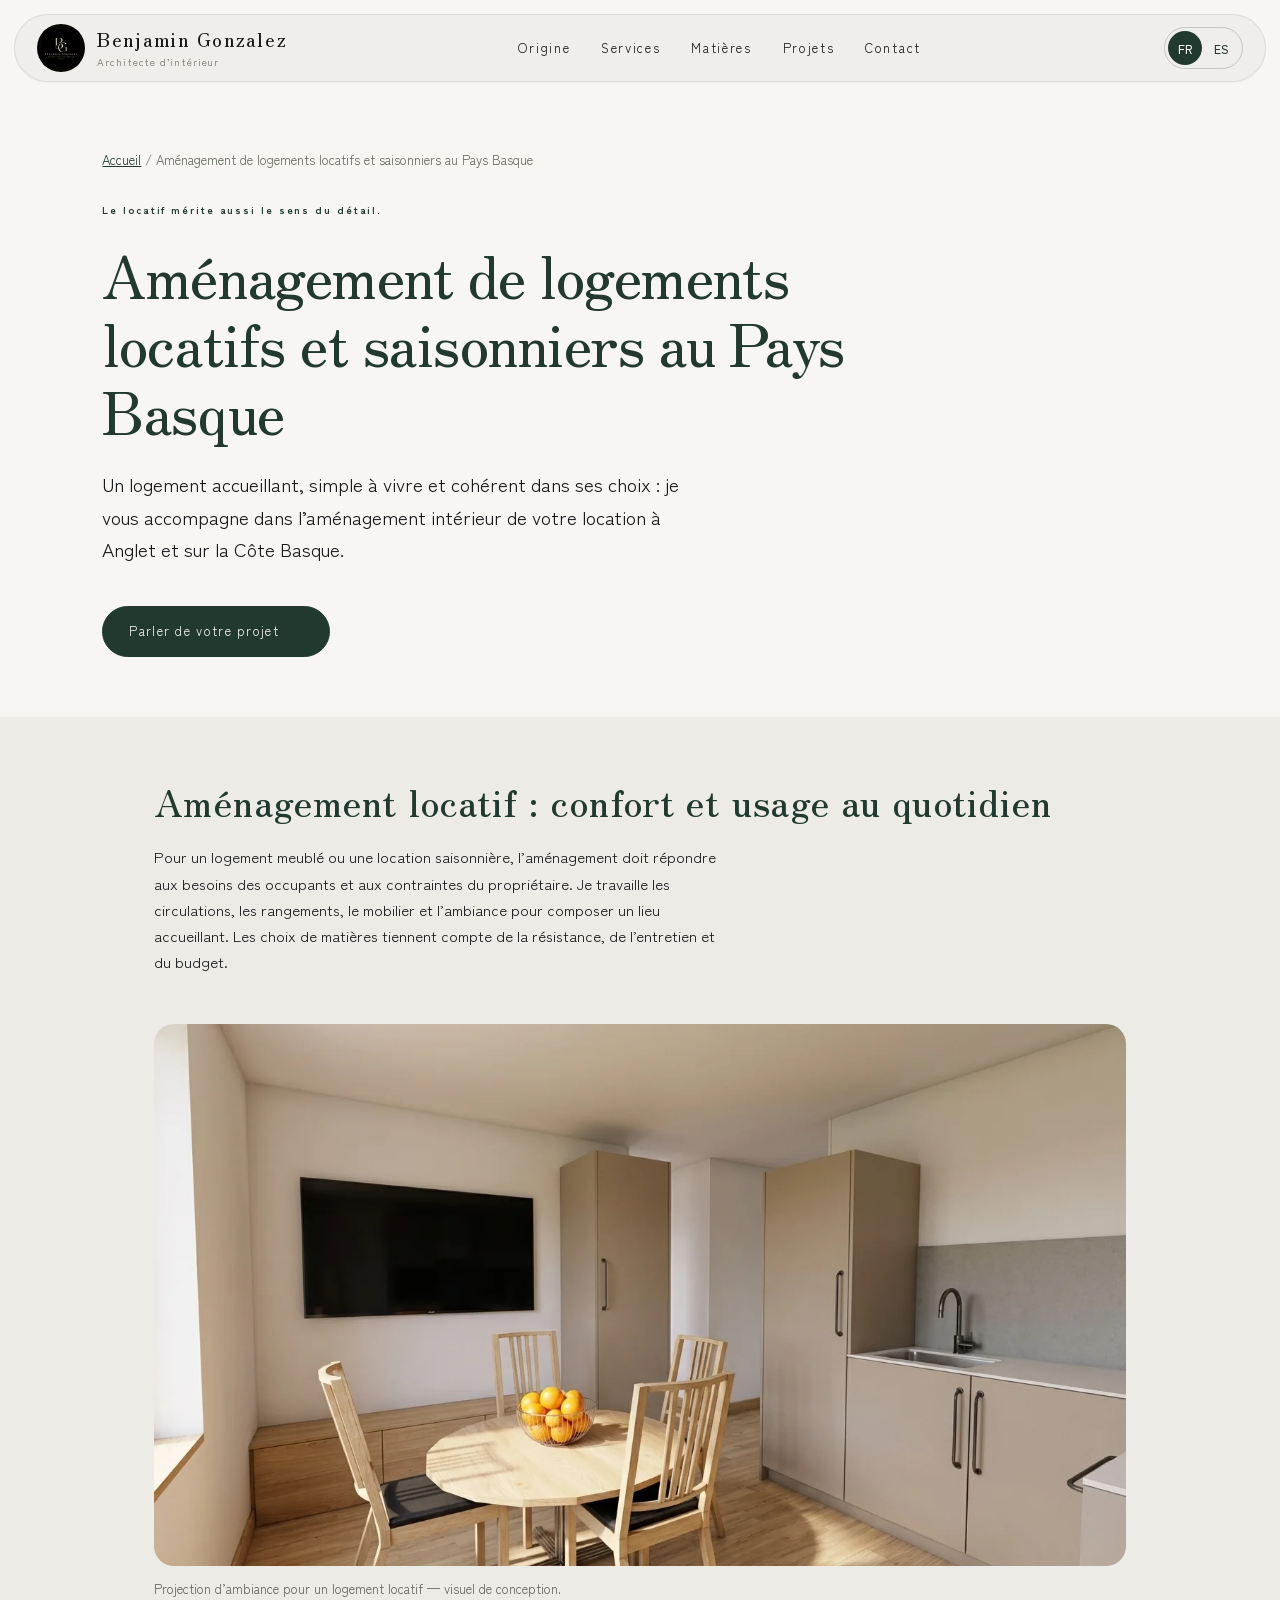
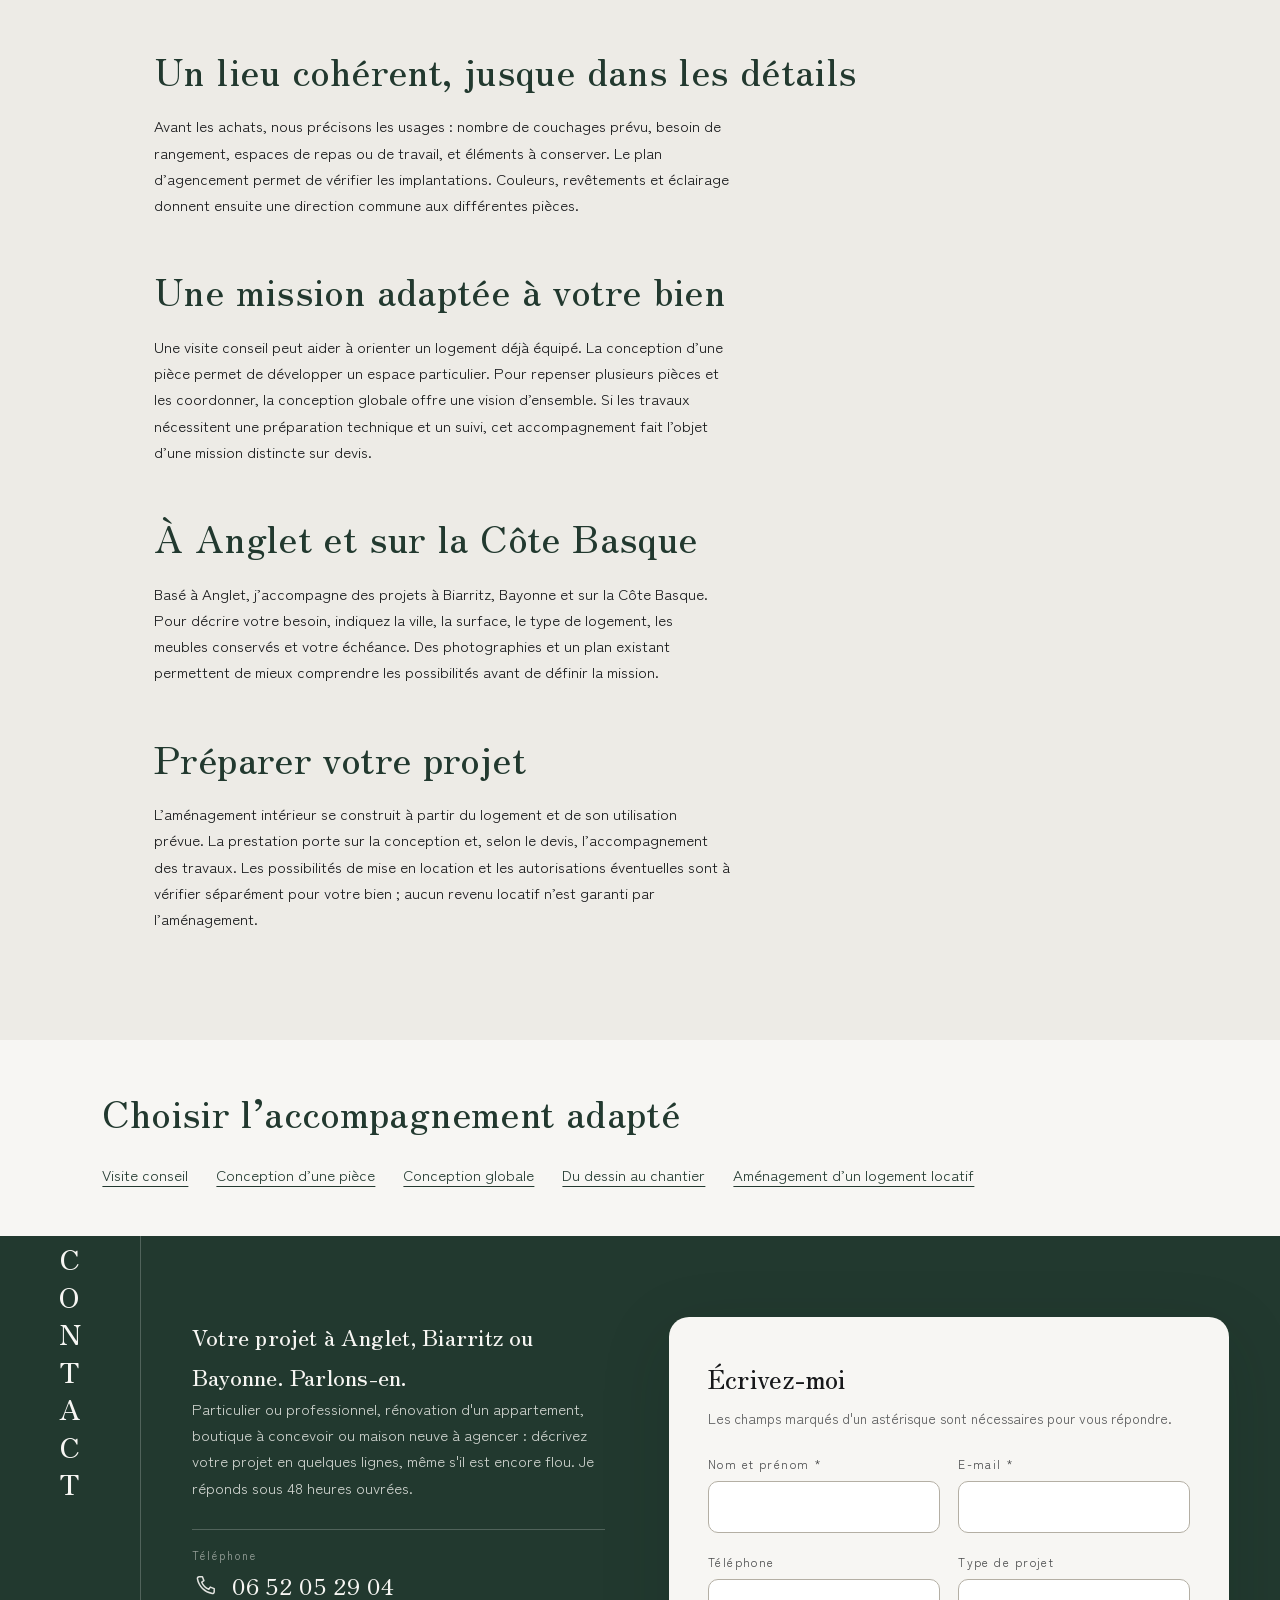
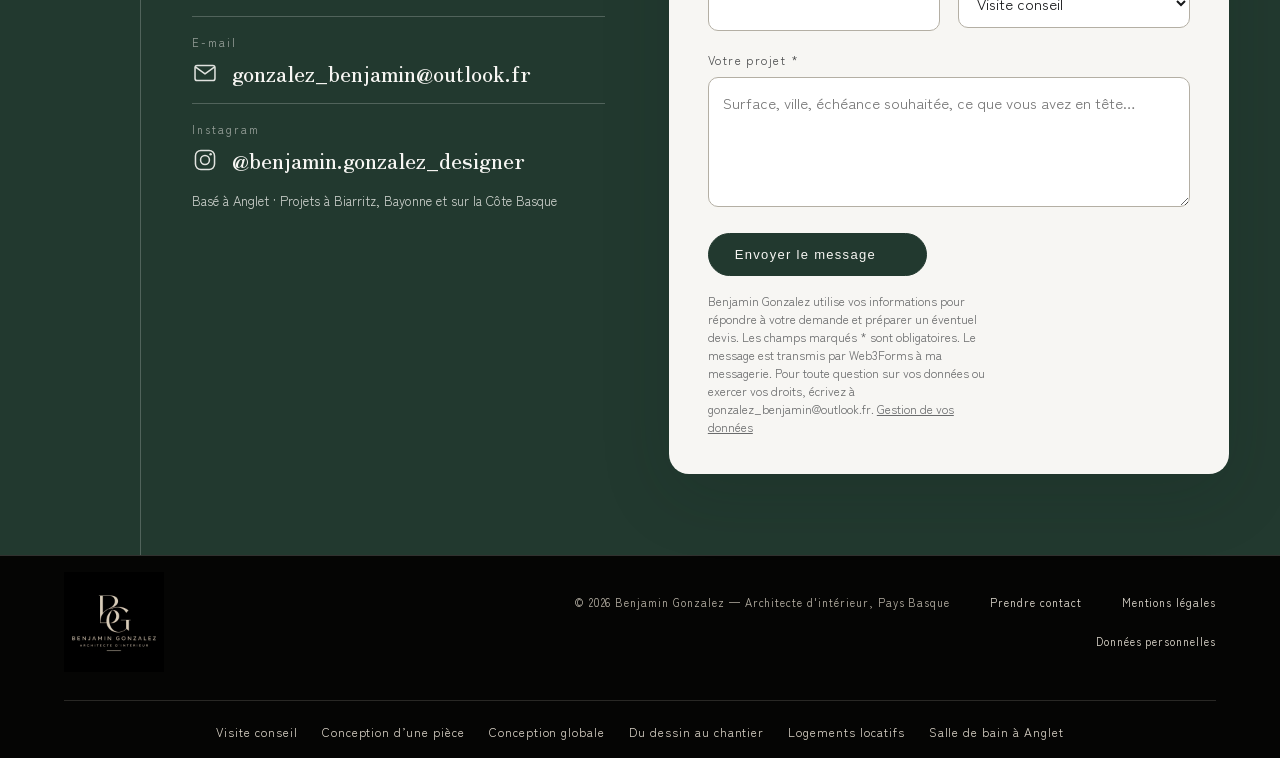
==== commit ed1b0288: "maj v3" ====
--- a/amenagement-location-saisonniere-pays-basque/index.html
+++ b/amenagement-location-saisonniere-pays-basque/index.html
@@ -7,17 +7,714 @@
 <meta content="Aménagement de logements locatifs et saisonniers à Anglet et sur la Côte Basque. Agencement, mobilier et décoration : une mission adaptée à votre bien." name="description"/>
 <meta content="Aménagement de location saisonnière, Pays Basque | Benjamin Gonzalez" property="og:title"/>
 <meta content="Aménagement de logements locatifs et saisonniers à Anglet et sur la Côte Basque. Agencement, mobilier et décoration : une mission adaptée à votre bien." property="og:description"/>
-<meta content="https://benjamin-gonzalez-design.fr/img/salle-de-bain-anglet-partage.jpg" property="og:image"/>
+<meta content="https://benjamin-gonzalez-design.fr/img/logo-benjamin-gonzalez-partage-2026.jpg" property="og:image"/>
 <meta content="https://benjamin-gonzalez-design.fr/amenagement-location-saisonniere-pays-basque/" property="og:url"/>
 <meta content="website" property="og:type"/>
 <meta content="#22392F" name="theme-color"/>
 <link href="https://fonts.googleapis.com" rel="preconnect"/>
 <link crossorigin="" href="https://fonts.gstatic.com" rel="preconnect"/>
 <link href="https://fonts.googleapis.com/css2?family=Zen+Kaku+Gothic+New:wght@400;500;700&amp;family=Zen+Old+Mincho:wght@400;500;600&amp;display=swap" rel="stylesheet"/>
-<link href="../assets/css/style.css?v=20261015-quartz-ancrage" rel="stylesheet"/>
-<link href="../img/favicon.png" rel="icon" sizes="64x64" type="image/png"/>
+<style>
+/* ============================================================
+   benjamin-gonzalez-design.fr — feuille de style
+   ------------------------------------------------------------
+   Pour changer l'apparence du site, tout se règle dans le bloc
+   « Réglages » ci-dessous : couleurs, polices, largeur du rail.
+   Une seule valeur modifiée se répercute sur toute la page.
+
+   Sommaire
+     1. Réglages          6. Services
+     2. Base              7. Ambiance et projets
+     3. Navigation        8. Contact et formulaire
+     4. Accueil           9. Pied de page
+     5. Sections         10. Adaptation aux écrans
+   ============================================================ */
+
+:root{
+  --carta:      #EDEBE6;   /* fond, plâtre tiède */
+  --latte:      #F7F6F3;   /* surfaces claires */
+  --sumi:       #17181A;   /* encre */
+  --pietra:     #B4AFA4;   /* filets, texte secondaire */
+  --verde:      #22392F;   /* vert laque — la seule couleur forte */
+  --verde-clair:#3C5A4A;
+
+  /* ── Palettes de rechange ──────────────────────────────────
+     Pour changer l'ambiance du site, remplacez les quatre valeurs
+     ci-dessus par l'une de ces séries. Rien d'autre à modifier.
+
+     Gris pierre + orange brûlé (industriel, chaleureux) :
+       --carta:#E8E6E1; --latte:#F4F3F0; --sumi:#1C1C1A;
+       --pietra:#A8A49C; --verde:#B4552A; --verde-clair:#C9704A;
+
+     Vert mousse + rose poudré (organique, doux) :
+       --carta:#EFEDE8; --latte:#F8F7F4; --sumi:#1A1C18;
+       --pietra:#B6B2A6; --verde:#4A5B3C; --verde-clair:#6B7C5A;
+
+     Chocolat + bleu glacier (éditorial, premium) :
+       --carta:#EDEAE4; --latte:#F7F5F1; --sumi:#191613;
+       --pietra:#B3AA9E; --verde:#4A3225; --verde-clair:#6B4A36;
+     ────────────────────────────────────────────────────────── */
+
+  --mincho: "Zen Old Mincho", Georgia, "Times New Roman", serif;
+  --gothic: "Zen Kaku Gothic New", -apple-system, BlinkMacSystemFont, "Segoe UI", sans-serif;
+
+  --rail: clamp(120px, 11vw, 190px);   /* largeur du rail vertical */
+  --pad: clamp(20px, 5vw, 64px);
+}
+
+*,*::before,*::after{ box-sizing:border-box; }
+html{ scroll-behavior:smooth; -webkit-text-size-adjust:100%; }
+@media (prefers-reduced-motion: reduce){
+  html{ scroll-behavior:auto; }
+  *{ animation:none !important; transition:none !important; }
+}
+body{
+  margin:0;
+  background:var(--carta);
+  color:var(--sumi);
+  font-family:var(--gothic);
+  font-size:clamp(15px,1.05vw,17px);
+  line-height:1.75;
+  font-weight:400;
+  -webkit-font-smoothing:antialiased;
+  overflow-x:hidden;
+}
+img{ display:block; max-width:100%; height:auto; }
+a{ color:inherit; }
+h1,h2,h3{ font-family:var(--mincho); font-weight:500; margin:0; letter-spacing:.01em; }
+p{ margin:0 0 1.1em; max-width:62ch; }
+:focus-visible{ outline:2px solid var(--verde); outline-offset:4px; }
+
+/* ---------- Barre de navigation ---------- */
+.nav{
+  position:fixed; z-index:60;
+  top:14px; left:14px; right:14px;
+  display:flex; align-items:center; justify-content:space-between;
+  gap:16px; padding:12px 22px;
+  border-radius:999px;
+  background:rgba(237,235,230,.72);
+  border:1px solid rgba(23,24,26,.08);
+  backdrop-filter:blur(14px) saturate(1.2);
+  -webkit-backdrop-filter:blur(14px) saturate(1.2);
+  box-shadow:0 1px 2px rgba(23,24,26,.04);
+  transition:top .4s ease, padding .4s ease, background .4s ease,
+             box-shadow .4s ease, transform .45s cubic-bezier(.2,.7,.2,1);
+}
+.nav.is-stuck{
+  background:rgba(237,235,230,.92);
+  box-shadow:0 6px 24px rgba(23,24,26,.10);
+  padding-top:10px; padding-bottom:10px;
+}
+/* La barre s'efface vers le bas quand on descend, revient quand on remonte */
+.nav.is-hidden{ transform:translateY(-140%); }
+
+/* ── Repère de lecture ── */
+.progress{
+  position:fixed; top:0; left:0; right:0; height:2px; z-index:70;
+  background:transparent; pointer-events:none;
+}
+.progress span{
+  display:block; height:100%; width:0;
+  background:var(--verde); transition:width .1s linear;
+}
+.brand{
+  display:flex; align-items:baseline; gap:10px;
+  min-width:0; text-decoration:none; line-height:1.2;
+}
+.brand b{
+  font-family:var(--mincho); font-weight:500;
+  font-size:clamp(15px,1.5vw,20px); letter-spacing:.09em; white-space:nowrap;
+}
+.brand span{
+  font-size:clamp(10px,.85vw,12px); letter-spacing:.14em;
+  color:var(--pietra); white-space:nowrap;
+}
+.brand span::before{ content:"／"; margin-right:9px; }
+@media (max-width:560px){
+  .brand{ flex-direction:column; align-items:flex-start; gap:1px; }
+  .brand span::before{ content:none; }
+}
+.nav-links{ display:flex; gap:clamp(14px,2.4vw,34px); }
+.nav-links a{
+  text-decoration:none; font-size:13px; letter-spacing:.13em;
+  padding:4px 0; position:relative; color:var(--sumi);
+}
+.nav-links a::after{
+  content:""; position:absolute; left:0; right:100%; bottom:0;
+  height:1px; background:var(--verde); transition:right .35s ease;
+}
+.nav-links a:hover::after, .nav-links a:focus-visible::after{ right:0; }
+@media (max-width:720px){ .nav-links{ display:none; } }
+
+/* ---------- Hero ---------- */
+.hero{
+  min-height:100svh; position:relative;
+  display:grid; grid-template-columns:var(--rail) 1fr;
+  border-bottom:1px solid rgba(23,24,26,.12);
+}
+.hero-rail{
+  border-right:1px solid rgba(23,24,26,.12);
+  display:flex; flex-direction:column; align-items:center; justify-content:flex-end;
+  padding-bottom:24px; gap:22px;
+}
+.rail-text{
+  writing-mode:vertical-rl; text-orientation:mixed;
+  font-weight:700; font-size:clamp(12px,1vw,15px);
+  letter-spacing:.3em; color:var(--verde);
+}
+.rail-line{ width:2px; height:90px; background:var(--verde); }
+.hero-body{
+  display:grid; grid-template-columns:1.05fr .95fr; align-items:end;
+}
+.hero-copy{ padding:0 clamp(24px,3.4vw,56px) clamp(48px,7vh,88px); }
+.hero-copy h1{
+  font-size:clamp(40px,6.2vw,96px); line-height:1.06;
+  margin:0 0 26px; max-width:13ch; letter-spacing:-.01em;
+}
+.hero-copy .lede{ font-size:clamp(16px,1.25vw,19px); color:#3A3B3C; max-width:46ch; }
+.hero-actions{ display:flex; flex-wrap:wrap; gap:12px; margin-top:30px; }
+.hero-media{ align-self:stretch; position:relative; overflow:hidden; background:var(--latte); }
+.hero-media img{ width:100%; height:100%; object-fit:cover; object-position:center 40%; }
+/* Si le visuel est un montage ou une image détourée qu'il ne faut pas recadrer,
+   ajoutez la classe "fit" sur la balise <img> : elle sera affichée entière. */
+.hero-media img.fit{ object-fit:contain; padding:clamp(16px,3vw,48px); }
+.hero-quote{
+  position:absolute; left:0; right:0; bottom:0;
+  padding:24px clamp(20px,2.6vw,34px);
+  background:linear-gradient(to top, rgba(23,24,26,.80), rgba(23,24,26,0));
+  color:var(--latte); font-family:var(--mincho);
+  font-size:clamp(14px,1.05vw,17px); line-height:1.55;
+}
+.hero-quote small{ display:block; margin-top:6px; font-family:var(--gothic); font-size:11px; letter-spacing:.16em; color:rgba(247,246,243,.7); }
+@media (max-width:900px){
+  .hero{ grid-template-columns:var(--rail) 1fr; min-height:auto; }
+  .hero-body{ grid-template-columns:1fr; }
+  .hero-copy{ padding:120px 20px 40px; }
+  .hero-media{ height:60vh; min-height:320px; }
+}
+
+/* Révélation d'ouverture — un seul moment orchestré */
+.reveal-item{ opacity:0; transform:translateY(14px); animation:rise .9s cubic-bezier(.2,.7,.2,1) forwards; }
+.reveal-item:nth-child(2){ animation-delay:.12s; }
+.reveal-item:nth-child(3){ animation-delay:.24s; }
+@keyframes rise{ to{ opacity:1; transform:none; } }
+
+/* Apparition douce des blocs au défilement */
+.appear{ opacity:0; transform:translateY(22px); }
+.appear.seen{ opacity:1; transform:none; transition:opacity .8s ease, transform .8s cubic-bezier(.2,.7,.2,1); }
+.appear.d1.seen{ transition-delay:.08s; }
+.appear.d2.seen{ transition-delay:.16s; }
+.appear.d3.seen{ transition-delay:.24s; }
+@media (prefers-reduced-motion: reduce){
+  .appear{ opacity:1; transform:none; }
+}
+
+/* Trait qui se déploie sous les titres de section */
+.section-body > h2{ position:relative; padding-bottom:18px; }
+.section-body > h2::after{
+  content:""; position:absolute; left:0; bottom:0;
+  width:0; height:2px; background:var(--verde);
+  transition:width 1s cubic-bezier(.2,.7,.2,1) .2s;
+}
+.section-body > h2.seen::after{ width:76px; }
+#contact .section-body > h2::after{ background:var(--latte); }
+
+/* ── Indice de défilement sous l'accroche ── */
+.cue{
+  display:inline-flex; align-items:center; gap:12px;
+  margin-top:38px; text-decoration:none; color:var(--verde);
+}
+.cue-line{
+  display:block; width:1px; height:46px;
+  background:linear-gradient(to bottom, var(--verde), transparent);
+  position:relative; overflow:hidden;
+}
+.cue-line::after{
+  content:""; position:absolute; left:0; top:-46px;
+  width:1px; height:46px; background:var(--verde);
+  animation:filer 2.4s ease-in-out infinite;
+}
+@keyframes filer{
+  0%{ transform:translateY(0); opacity:0; }
+  25%{ opacity:1; }
+  100%{ transform:translateY(92px); opacity:0; }
+}
+.cue-text{ font-size:11px; letter-spacing:.24em; text-transform:uppercase; }
+@media (prefers-reduced-motion: reduce){ .cue-line::after{ animation:none; } }
+
+/* ---------- Boutons ---------- */
+.btn{
+  display:inline-flex; align-items:center; gap:10px;
+  padding:13px 26px; border-radius:999px; text-decoration:none;
+  font-size:13px; letter-spacing:.1em; border:1px solid var(--verde);
+  background:var(--verde); color:var(--latte);
+  transition:background .25s ease, color .25s ease;
+  cursor:pointer;
+}
+.btn::after{
+  content:"→"; display:inline-block;
+  transform:translateX(-4px); opacity:0;
+  transition:transform .35s cubic-bezier(.2,.7,.2,1), opacity .3s ease;
+}
+.btn:hover{ background:transparent; color:var(--verde); }
+.btn:hover::after{ transform:translateX(0); opacity:1; }
+.btn:active{ transform:translateY(1px); }
+.btn-ghost{ background:transparent; color:var(--verde); }
+.btn-ghost:hover{ background:var(--verde); color:var(--latte); }
+
+/* ---------- Structure des sections ---------- */
+.section{
+  display:grid; grid-template-columns:var(--rail) 1fr;
+  border-bottom:1px solid rgba(23,24,26,.12);
+}
+.section-rail{
+  border-right:1px solid rgba(23,24,26,.12);
+  position:relative;
+}
+.rail-title{
+  position:sticky; top:104px;
+  writing-mode:vertical-rl; text-orientation:upright;
+  font-family:var(--mincho); font-weight:600;
+  font-size:clamp(22px,2.2vw,34px); letter-spacing:.34em;
+  text-transform:uppercase;
+  margin:0 auto; padding:10px 0;
+  display:block; width:max-content;
+  color:var(--verde);
+}
+.section-body{ padding:clamp(64px,9vh,132px) clamp(24px,4vw,72px); }
+.section-body > h2{
+  font-size:clamp(30px,3.9vw,60px); line-height:1.16; max-width:19ch; margin-bottom:30px;
+}
+@media (max-width:900px){
+  .section{ grid-template-columns:var(--rail) 1fr; }
+  .section-body{ padding:56px 20px; }
+}
+
+/* ---------- Origine ---------- */
+.origine-grid{ display:grid; grid-template-columns:1fr 1fr; gap:clamp(28px,4vw,64px); align-items:start; }
+.origine-grid figure{ margin:0; position:sticky; top:110px; }
+.origine-grid img{ width:100%; aspect-ratio:4/5; object-fit:cover; object-position:center; background:var(--latte); }
+.origine-grid img.fit{ object-fit:contain; }
+blockquote.pull{
+  margin:32px 0 0; padding:24px 0 0;
+  border-top:1px solid var(--pietra);
+  font-family:var(--mincho); font-size:clamp(19px,1.9vw,27px); line-height:1.5;
+}
+.sub-head{
+  font-size:clamp(19px,1.7vw,24px);
+  margin:38px 0 16px;
+}
+.tools{
+  list-style:none; margin:0; padding:0;
+  display:grid; grid-template-columns:repeat(auto-fit,minmax(150px,1fr)); gap:1px;
+  background:var(--pietra); border:1px solid var(--pietra);
+}
+.tools li{
+  background:var(--latte); padding:14px 16px;
+  font-family:var(--mincho); font-size:clamp(16px,1.4vw,19px);
+}
+.tools small{
+  display:block; margin-top:3px;
+  font-family:var(--gothic); font-size:11.5px; letter-spacing:.08em; color:#6A6B6C;
+}
+.skills{ display:grid; grid-template-columns:1fr 1fr; gap:24px 32px; }
+.skills h4{
+  font-family:var(--gothic); font-size:12px; font-weight:500; letter-spacing:.14em;
+  margin:0 0 10px; padding-bottom:8px; color:var(--verde);
+  border-bottom:1px solid var(--pietra);
+}
+.skills ul{ list-style:none; margin:0; padding:0; }
+.skills li{
+  font-size:14px; line-height:1.5; color:#4A4B4C;
+  padding:5px 0 5px 16px; position:relative;
+}
+.skills li::before{
+  content:""; position:absolute; left:0; top:13px;
+  width:6px; height:1px; background:var(--verde);
+}
+@media (max-width:820px){ .origine-grid{ grid-template-columns:1fr; } .skills{ grid-template-columns:1fr; } }
+
+/* ---------- Services : ligne tarifaire ---------- */
+.tiers{ border-top:1px solid rgba(23,24,26,.16); margin-top:8px; }
+.tier{
+  display:grid; grid-template-columns:1fr auto; gap:8px 32px;
+  padding:26px 0; border-bottom:1px solid rgba(23,24,26,.16);
+  align-items:baseline;
+}
+/* Carte interactive : le bloc entier réagit, pas seulement le titre */
+.tier.card{
+  position:relative; padding:26px clamp(14px,1.6vw,24px);
+  border:1px solid transparent; border-bottom-color:rgba(23,24,26,.16);
+  border-radius:3px;
+  transition:background .35s ease, border-color .35s ease, transform .35s cubic-bezier(.2,.7,.2,1);
+}
+.tier.card:hover{
+  background:var(--latte);
+  border-color:var(--pietra);
+  transform:translateY(-3px);
+}
+
+/* Empilement au défilement : chaque carte se fixe sous la précédente.
+   Uniquement sur écran large, où la hauteur le permet. */
+@media (min-width:900px){
+  .tiers{ padding-bottom:20vh; }
+  .tier.card{
+    position:sticky;
+    background:var(--latte);
+    border:1px solid var(--pietra);
+    border-radius:4px;
+    margin-bottom:20px;
+    box-shadow:0 1px 2px rgba(23,24,26,.03);
+    transition:box-shadow .4s ease, border-color .35s ease;
+  }
+  .tier.card:hover{ transform:none; box-shadow:0 10px 30px rgba(23,24,26,.08); }
+  .tier.card:nth-child(1){ top:116px; z-index:1; }
+  .tier.card:nth-child(2){ top:136px; z-index:2; }
+  .tier.card:nth-child(3){ top:156px; z-index:3; }
+  .tier.card:nth-child(4){ top:176px; z-index:4; }
+  /* La dernière carte reste pleine, les précédentes s'effacent doucement */
+  .tier.card:not(:last-child){ opacity:.96; }
+}
+.tier.card:hover .price{ color:var(--verde-clair); }
+.tier.card::after{
+  content:""; position:absolute; left:clamp(14px,1.6vw,24px); bottom:-1px;
+  width:0; height:2px; background:var(--verde);
+  transition:width .5s cubic-bezier(.2,.7,.2,1);
+}
+.tier.card:hover::after{ width:56px; }
+.tier h3{ font-size:clamp(21px,2.4vw,34px); line-height:1.25; }
+.tier .price{
+  font-family:var(--mincho); font-size:clamp(17px,1.7vw,24px);
+  color:var(--verde); white-space:nowrap;
+}
+.tier ul{
+  grid-column:1/-1; list-style:none; margin:14px 0 0; padding:0;
+  display:flex; flex-wrap:wrap; gap:8px 10px; max-width:78ch;
+}
+.tier li{
+  font-size:13px; color:#4A4B4C; line-height:1.4;
+  padding:5px 12px; border:1px solid var(--pietra); border-radius:999px;
+  background:var(--latte);
+}
+.tier-note{ margin-top:26px; font-size:13.5px; color:#5A5B5C; }
+
+/* Repli si une image ne peut pas se charger : le cadre reste, rien ne s'écrase */
+.img-failed{
+  display:flex; align-items:center; justify-content:center; text-align:center;
+  background:var(--latte); border:1px dashed var(--pietra);
+  color:#8A857A; font-size:12.5px; letter-spacing:.06em; padding:18px;
+  min-height:220px;
+}
+.img-failed::before{ content:attr(data-label); }
+
+/* ---------- Bande d'ambiance ---------- */
+.band{ display:grid; grid-template-columns:1fr 1fr; gap:1px; background:var(--pietra); }
+.band figure{ margin:0; position:relative; background:var(--latte); }
+.band img{ width:100%; aspect-ratio:4/5; object-fit:cover; }
+.band figcaption{
+  position:absolute; left:0; right:0; bottom:0;
+  padding:16px 18px;
+  background:linear-gradient(to top, rgba(23,24,26,.72), rgba(23,24,26,0));
+  color:var(--latte); font-family:var(--mincho); font-size:clamp(14px,1.2vw,18px);
+}
+.band figcaption small{
+  display:block; margin-top:5px;
+  font-family:var(--gothic); font-size:10.5px; letter-spacing:.1em;
+  color:rgba(247,246,243,.65);
+}
+.band figcaption a{ color:inherit; }
+@media (max-width:640px){ .band{ grid-template-columns:1fr; } }
+
+/* ---------- Projets ---------- */
+.projects{ display:grid; grid-template-columns:repeat(auto-fit,minmax(260px,1fr)); gap:clamp(16px,2vw,28px); }
+.project{ margin:0; }
+.project{ overflow:hidden; }
+.project figure, .project > img{ display:block; }
+.project img{
+  width:100%; aspect-ratio:3/4; object-fit:cover; object-position:center;
+  background:var(--latte);
+  transition:transform 1.1s cubic-bezier(.2,.7,.2,1), filter .6s ease;
+}
+.project:hover img{ transform:scale(1.04); filter:saturate(1.06); }
+.project.wide{ grid-column:span 2; }
+.project.wide img{ aspect-ratio:16/10; }
+.project figcaption{
+  display:flex; justify-content:space-between; gap:16px;
+  padding-top:12px; font-size:13px; color:#4A4B4C;
+  border-top:1px solid rgba(23,24,26,.16); margin-top:12px;
+}
+.project figcaption b{ font-weight:500; color:var(--sumi); }
+.placeholder{
+  width:100%; aspect-ratio:3/4; background:var(--latte);
+  border:1px dashed var(--pietra);
+  display:flex; align-items:center; justify-content:center;
+  color:var(--pietra); font-size:13px; text-align:center; padding:20px;
+}
+@media (max-width:820px){ .project.wide{ grid-column:span 1; } .project.wide img{ aspect-ratio:3/4; } }
+
+/* ---------- Contact ---------- */
+#contact{ background:var(--verde); color:var(--latte); border-bottom:none; }
+#contact .section-rail{ border-right-color:rgba(247,246,243,.22); }
+#contact .rail-title{ color:var(--latte); }
+#contact h2{ color:var(--latte); }
+#contact p{ color:rgba(247,246,243,.82); }
+.contact-grid{ display:grid; grid-template-columns:.85fr 1.15fr; gap:clamp(32px,5vw,72px); align-items:start; }
+.contact-lines{ list-style:none; margin:28px 0 0; padding:0; }
+.contact-lines li{ border-top:1px solid rgba(247,246,243,.22); }
+.contact-lines a{
+  display:block; padding:16px 0; text-decoration:none;
+  transition:padding-left .35s ease;
+}
+.contact-lines .lbl{
+  display:block; margin:0 0 6px;
+  font-family:var(--gothic); font-size:11px; letter-spacing:.18em;
+  color:rgba(247,246,243,.55);
+}
+.contact-lines .row{ display:flex; align-items:center; gap:14px; }
+.contact-lines .val{
+  font-family:var(--mincho); font-size:clamp(17px,1.8vw,25px);
+  line-height:1.25; min-width:0; word-break:break-word;
+}
+.contact-lines a:hover{ padding-left:10px; }
+.ico{
+  flex:0 0 auto; width:26px; height:26px;
+  fill:none; stroke:var(--latte); stroke-width:1.4;
+  stroke-linecap:round; stroke-linejoin:round;
+  color:var(--latte);
+  transition:transform .35s cubic-bezier(.2,.7,.2,1), opacity .3s ease;
+  opacity:.9;
+}
+.contact-lines a:hover .ico{ transform:translateY(-2px) scale(1.06); opacity:1; }
+
+/* Formulaire */
+.form{ background:var(--latte); color:var(--sumi); padding:clamp(24px,3vw,40px); }
+.form h3{ font-size:clamp(22px,2vw,28px); margin-bottom:6px; }
+.form .form-intro{ font-size:14px; color:#5A5B5C; margin-bottom:22px; }
+.field{ margin-bottom:18px; }
+.field label{ display:block; font-size:12px; letter-spacing:.12em; margin-bottom:7px; color:#4A4B4C; }
+.field input, .field select, .field textarea{
+  width:100%; padding:12px 14px; font:inherit; font-size:15px;
+  color:var(--sumi); background:#fff;
+  border:1px solid var(--pietra); border-radius:2px;
+  transition:border-color .2s ease;
+}
+.field input:focus, .field select:focus, .field textarea:focus{ border-color:var(--verde); outline:none; box-shadow:0 0 0 3px rgba(34,57,47,.12); }
+.field textarea{ min-height:130px; resize:vertical; }
+.field-row{ display:grid; grid-template-columns:1fr 1fr; gap:18px; }
+.hp{ position:absolute; left:-9999px; width:1px; height:1px; overflow:hidden; }
+.form-foot{ display:flex; align-items:center; gap:16px; flex-wrap:wrap; margin-top:6px; }
+.consent{ font-size:12px; color:#6A6B6C; max-width:40ch; line-height:1.5; }
+.status{ margin-top:16px; font-size:14px; padding:12px 14px; border-radius:2px; display:none; }
+.status.ok{ display:block; background:rgba(34,57,47,.10); color:var(--verde); border:1px solid rgba(34,57,47,.3); }
+.status.err{ display:block; background:rgba(150,40,30,.08); color:#8A2A20; border:1px solid rgba(150,40,30,.3); }
+@media (max-width:900px){ .contact-grid{ grid-template-columns:1fr; } .field-row{ grid-template-columns:1fr; } }
+
+/* ---------- Pied de page ---------- */
+.footer{
+  background:var(--verde); color:rgba(247,246,243,.6);
+  padding:26px var(--pad) 34px;
+  border-top:1px solid rgba(247,246,243,.18);
+  display:flex; justify-content:space-between; gap:14px; flex-wrap:wrap;
+  font-size:12px; letter-spacing:.08em;
+}
+.footer a{ text-decoration:none; }
+.footer a:hover{ color:var(--latte); }
+
+/* ═══════════ Adaptation aux formats d'écran ═══════════ */
+
+/* Grand écran : on laisse respirer le rail */
+@media (min-width:1600px){
+  :root{ --rail:118px; }
+  .section-body{ padding-left:clamp(48px,5vw,110px); padding-right:clamp(48px,5vw,110px); }
+}
+
+/* Tablette paysage */
+@media (max-width:1100px){
+  .contact-grid{ gap:40px; }
+  .tier ul{ max-width:none; }
+}
+
+/* Tablette portrait et petit portable */
+@media (max-width:900px){
+  :root{ --rail:80px; }
+  .rail-title{ top:80px; letter-spacing:.26em; font-size:22px; }
+  .hero-rail{ padding-bottom:16px; }
+  .rail-text{ font-size:10px; letter-spacing:.28em; }
+  .rail-line{ height:44px; }
+}
+
+/* Téléphone */
+@media (max-width:640px){
+  :root{ --rail:60px; }
+  .nav{ top:10px; left:10px; right:10px; padding:10px 16px; }
+  .cue{ margin-top:28px; }
+  .cue-line{ height:36px; }
+  .tier.card{ padding:20px 12px; }
+  .origine-grid figure{ position:static; }
+  body{ line-height:1.7; }
+
+  .nav{ padding:12px 16px; }
+  .section-body{ padding:48px 16px 56px; }
+  .hero-copy{ padding:132px 16px 40px; }
+  .hero-media{ height:52vh; min-height:280px; }
+
+  /* Tarifs : prix sous le titre, pas à côté */
+  .tier{ grid-template-columns:1fr; padding:22px 0; }
+  .tier .price{ justify-self:start; }
+  .tier ul{ gap:7px 8px; margin-top:12px; }
+  .tier li{ font-size:12.5px; padding:4px 10px; }
+
+  .tools{ grid-template-columns:1fr 1fr; }
+  .projects{ grid-template-columns:1fr; }
+  .form{ padding:22px 18px; }
+  .form-foot{ gap:12px; }
+  .btn{ width:100%; justify-content:center; }
+  .footer{ flex-direction:column; gap:8px; padding:22px 16px 28px; }
+}
+
+/* Très petits écrans */
+@media (max-width:380px){
+  :root{ --rail:50px; }
+  .tools{ grid-template-columns:1fr; }
+  .rail-title{ letter-spacing:.2em; font-size:19px; }
+}
+
+/* Écrans tactiles : pas d'effet au survol qui reste collé */
+@media (hover:none){
+  .tier.card:hover{ background:transparent; border-color:transparent;
+                    border-bottom-color:rgba(23,24,26,.16); transform:none; }
+  .tier.card:hover::after{ width:0; }
+  .btn:hover{ background:var(--verde); color:var(--latte); }
+  .btn-ghost:hover{ background:transparent; color:var(--verde); }
+  .contact-lines a:hover{ padding-left:0; }
+}
+
+/* Impression */
+@media print{
+  .nav, .hero-actions, .form, .hero-quote, .cue, .progress{ display:none; }
+  body{ background:#fff; }
+  .section, .hero{ grid-template-columns:1fr; }
+  .section-rail, .hero-rail{ display:none; }
+}
+
+
+/* Évolution de la version d’origine : palette, rails et typographies conservés. */
+html{scroll-padding-top:105px}.skip{position:fixed;left:20px;top:-100px;background:var(--latte);z-index:100;padding:12px}.skip:focus{top:15px}.eyebrow{font-family:var(--gothic);font-size:10px;letter-spacing:.19em;color:var(--verde);font-weight:700;margin-bottom:22px}.nav{backdrop-filter:blur(22px);-webkit-backdrop-filter:blur(22px)}.nav:focus-within,.nav:has(.nav-links.open){transform:none}.brand span{color:#686a60}.menu-toggle{display:none}.hero-copy{padding-top:135px}.hero-copy h1{font-size:clamp(42px,4.8vw,76px);max-width:14ch;line-height:1.09;letter-spacing:-.035em}.hero-media{margin:100px 24px 24px 0;border-radius:24px;min-width:0}.hero-quote{padding-top:65px}.signature-strip{display:grid;grid-template-columns:repeat(3,1fr);gap:35px;padding:42px 5vw 42px calc(var(--rail) + 4vw);background:var(--latte);border-bottom:1px solid #17181a20}.signature-strip>div{border-left:1px solid #b4afa480;padding-left:22px}.signature-strip strong{display:block;font-family:var(--mincho);font-size:clamp(23px,2.5vw,36px);font-weight:500;color:var(--verde)}.signature-strip span{font-size:12px;color:#61645d}.origine-grid img,.band img,.project,.form{border-radius:20px}.section-body>h2{letter-spacing:-.025em}.tiers{border:0;padding-bottom:0;display:grid;gap:22px}.tier.card{position:relative;top:auto!important;margin:0;padding:30px;background:var(--latte);border:1px solid #b4afa46b;border-radius:20px;box-shadow:0 6px 25px #17181a03;opacity:1!important}.tier.card:hover{transform:translateY(-2px);box-shadow:0 12px 35px #17181a08}.tier.card::after{display:none}.mission-number{grid-column:1/-1;font-family:var(--gothic);font-size:10px;letter-spacing:.17em;color:#686a60;margin-bottom:14px}.tier h3{font-size:clamp(23px,2.2vw,34px)}.tier li{border-color:#b4afa480;background:#fff9}.mission-link{grid-column:1/-1;justify-self:start;font-size:13px;color:var(--verde);text-decoration:none;margin-top:16px;border-bottom:1px solid #22392f45;padding-bottom:4px}.mission-link span{margin-left:16px}#methode{background:var(--latte)}.process-grid{display:grid;grid-template-columns:repeat(4,1fr);gap:30px;margin-top:42px}.process-grid article{border-top:1px solid #b4afa4;padding-top:20px}.process-grid article>span{font-size:12px;letter-spacing:.12em;color:#62695f}.process-grid h3{font-size:25px;margin:25px 0 13px;color:var(--verde)}.process-grid p{font-size:14px;line-height:1.65;color:#5b5c57}.band figcaption small{line-height:1.5}.projects{grid-template-columns:minmax(0,1fr);max-width:900px}.project{overflow:hidden;background:var(--latte)}.project img{width:100%;aspect-ratio:16/10;object-fit:cover}.project figcaption{padding:20px 25px}.faq{margin-top:35px;max-width:900px}.faq details{border-top:1px solid #b4afa480;padding:22px 0}.faq details:last-child{border-bottom:1px solid #b4afa480}.faq summary{list-style:none;cursor:pointer;display:flex;justify-content:space-between;align-items:center;gap:20px;font-size:18px;color:var(--verde)}.faq summary::-webkit-details-marker{display:none}.faq summary::after{content:'+';font-size:24px;font-weight:400;flex-shrink:0}.faq details[open] summary::after{content:'−'}.faq details p{margin:18px 0 0;color:#5b5c57;font-size:15px}.field input,.field select,.field textarea{border-radius:10px}#contact .form p{color:#5a5b5c}.field{min-width:0}.form{box-shadow:0 20px 70px #10241b26}.status:not(:empty){display:block}.menu-toggle:focus-visible{outline-offset:2px}
+@media(max-width:1100px){.brand{flex-direction:column;align-items:flex-start;gap:4px}.brand span::before{content:none}.process-grid{grid-template-columns:1fr 1fr}.hero-media{margin-right:16px}.tier{grid-template-columns:1fr}.tier .price{justify-self:start}}
+@media(max-width:900px){.hero-copy{padding-top:145px}.hero-media{margin:0 20px 25px;height:55vh}.hero-copy h1{max-width:18ch}.signature-strip{padding:30px 25px 30px calc(var(--rail) + 20px);gap:20px}.signature-strip strong{font-size:24px}.signature-strip span{font-size:11px}.signature-strip>div{padding-left:14px}.origine-grid figure{position:static}}
+@media(max-width:720px){.menu-toggle{display:flex;flex-direction:column;justify-content:center;align-items:center;gap:6px;width:44px;height:44px;background:none;border:0;cursor:pointer;color:var(--verde)}.menu-toggle span{display:block;width:22px;height:1px;background:currentColor}.nav-links{display:none;position:absolute;top:calc(100% + 8px);left:0;right:0;border-radius:20px;background:#f7f6f3;border:1px solid #b4afa466;box-shadow:0 15px 35px #17181a12;padding:15px 24px}.nav-links.open{display:flex;flex-direction:column;gap:6px}.nav-links a{padding:11px 0}.nav-links a::after{display:none}.signature-strip{grid-template-columns:1fr;padding-left:calc(var(--rail) + 20px);gap:22px}.signature-strip>div{display:flex;flex-direction:column}.signature-strip strong{font-size:26px}.tier.card{padding:24px 18px}.hero-copy h1{font-size:clamp(35px,8vw,52px)}.eyebrow{font-size:9px;letter-spacing:.1em}.hero-media{margin:0 15px 20px;border-radius:18px}.process-grid{gap:22px}.process-grid h3{font-size:22px}.process-grid p{font-size:13px}.faq summary{font-size:16px}.project img{aspect-ratio:4/5}.project figcaption{padding:18px}.field input,.field select,.field textarea{font-size:16px}.btn{letter-spacing:.06em}.brand b{letter-spacing:.03em}.hero-quote{font-size:13px}.form .status{overflow-wrap:anywhere}}
+@media(max-width:430px){.process-grid{grid-template-columns:1fr}.process-grid h3{margin-top:15px}.tier .price{white-space:normal}.hero-copy h1{font-size:36px}.brand b{font-size:15px}.brand span{font-size:9px}.hero-copy{padding-top:130px}}
+@media(prefers-reduced-motion:reduce){*,*::before,*::after{animation:none!important;transition:none!important}.reveal-item,.appear{opacity:1;transform:none}}
+
+/* Identité fournie : fichier original conservé, cadrage du monogramme en CSS. */
+.nav .brand-logo{display:flex;flex-direction:row;align-items:center;gap:12px}.brand-logo>span::before{content:none}.brand-logo .brand-mark{display:block;position:relative;overflow:hidden;flex:0 0 54px;width:54px;height:54px;border-radius:50%;background:#050504}.brand-mark img{position:absolute;width:150px;max-width:none;height:150px;left:-48px;top:-37px;object-fit:contain}.brand-logo .brand-wordmark{display:flex;flex-direction:column;align-items:flex-start;gap:5px;white-space:normal;letter-spacing:normal}.brand-wordmark b{color:var(--sumi)}.brand-wordmark small{font-size:10px;letter-spacing:.11em;color:#686a60}.nav{padding-top:9px;padding-bottom:9px}.footer-logo{display:flex;align-items:center;justify-content:space-between;gap:40px;padding:30px clamp(24px,5vw,80px);background:#050504;color:#dcd5c9}.footer-signature{display:block;flex:0 0 220px}.footer-signature img{width:220px;height:220px;object-fit:contain}.footer-info{display:flex;flex-wrap:wrap;justify-content:flex-end;gap:20px 40px;font-size:12px;max-width:650px}.footer-info a{color:#e4ded3}.footer-info>span:first-child{color:#b9b3a7}
+@media(max-width:720px){.brand-logo .brand-mark{flex-basis:44px;width:44px;height:44px}.brand-mark img{width:125px;height:125px;left:-40px;top:-31px}.brand-logo .brand-wordmark{gap:3px}.brand-wordmark small{font-size:9px}.nav .brand-logo{gap:9px}.footer-logo{flex-direction:column;gap:12px;padding:24px}.footer-signature{flex:0 0 auto}.footer-signature img{width:200px;height:200px}.footer-info{justify-content:center;text-align:center;font-size:11px;gap:14px}}
+@media(max-width:380px){.brand-wordmark b{font-size:13px}.brand-wordmark small{font-size:8px}.nav{gap:5px}.nav .brand-logo{gap:7px}}
+
+/* Galerie des quatre projections fournies. */
+#projections{background:var(--latte)}.visual-grid{display:grid;grid-template-columns:repeat(2,minmax(0,1fr));gap:35px 26px;margin-top:38px}.visual-card{margin:0;min-width:0}.visual-wide{grid-column:1/-1}.visual-open{display:block;position:relative;overflow:hidden;border-radius:22px;background:#e2dfd8}.visual-open img{width:100%;aspect-ratio:6/5;object-fit:cover;transition:transform .65s ease}.visual-wide .visual-open img{aspect-ratio:16/10;object-position:center}.visual-plan .visual-open img{aspect-ratio:auto;object-fit:contain}.visual-open:hover img{transform:scale(1.025)}.visual-zoom{position:absolute;right:18px;bottom:18px;width:42px;height:42px;display:grid;place-items:center;border-radius:50%;background:#f7f6f3ed;color:var(--verde);font-size:23px;backdrop-filter:blur(12px)}.visual-card figcaption{padding:20px 2px 0}.visual-card small{font-size:9px;letter-spacing:.13em;color:#6e7167}.visual-card h3{font-size:clamp(24px,2.3vw,34px);line-height:1.2;margin:10px 0;color:var(--verde)}.visual-card p{font-size:13px;color:#65675f;margin:0}.visual-end{display:flex;justify-content:space-between;align-items:center;gap:24px;margin-top:35px;padding-top:25px;border-top:1px solid #b4afa466}.visual-end>span{font-size:12px;color:#65675f}#visual-dialog{position:fixed;max-width:96vw;max-height:96vh;width:1200px;border:0;border-radius:16px;background:#111;color:#eee;padding:60px 20px 20px;box-shadow:0 20px 90px #0008}#visual-dialog::backdrop{background:#000d;backdrop-filter:blur(8px)}#visual-dialog figure{margin:0}#visual-full{display:block;width:100%;height:auto;max-height:75vh;object-fit:contain}#visual-caption{text-align:center;font-size:13px;padding-top:15px}.visual-close{position:absolute;right:20px;top:13px;background:#ffffff16;color:#eee;border:1px solid #ffffff30;border-radius:99px;padding:8px 15px;font:inherit;font-size:12px;cursor:pointer}.visual-close span{font-size:18px;margin-left:10px}body.gallery-open{overflow:hidden}
+@media(max-width:720px){.visual-grid{grid-template-columns:1fr;gap:28px}.visual-wide{grid-column:auto}.visual-open{border-radius:16px}.visual-open img,.visual-wide .visual-open img{aspect-ratio:auto;object-fit:contain}.visual-card h3{font-size:25px}.visual-end{flex-direction:column;align-items:flex-start}.visual-zoom{width:36px;height:36px;right:12px;bottom:12px}.visual-card small{font-size:8px}.visual-end .btn{font-size:12px}.visual-close{min-height:40px}#visual-dialog{padding:65px 10px 20px}}
+
+/* Matières : ancrage basque, composition italienne et japonaise. */
+#ambiance.materials-section{background:#22392f;color:#f2eee5}.materials-section .section-rail{border-color:#f2eee526}.materials-section .rail-title{color:#d8decb}.materials-section .section-body{padding-top:95px;padding-bottom:75px;min-width:0}.materials-intro{display:grid;grid-template-columns:1.5fr 1fr;align-items:end;gap:60px}.materials-section .eyebrow{color:#bcc8b2;font-size:10px;letter-spacing:.16em}.materials-intro h2{font-size:clamp(35px,4.3vw,67px);line-height:1.1;letter-spacing:-.035em;margin:0}.materials-intro h2 em{font-style:normal;color:#c7ccba}.materials-intro>p{font-size:15px;line-height:1.8;color:#d2d7cd;margin:0;max-width:39ch}.materials-statement{display:flex;align-items:center;gap:20px;margin:48px 0 40px;padding:25px 0;border-top:1px solid #f2eee526;border-bottom:1px solid #f2eee526}.material-green{width:48px;height:48px;border-radius:50%;background:#3d5a47;border:1px solid #aab69f66;box-shadow:inset 0 1px 12px #0002;flex-shrink:0}.materials-statement p{font-size:14px;line-height:1.55;margin:0;color:#d2d7cd}.materials-statement strong{font-weight:500;color:#f2eee5}.material-location{margin-left:auto;text-align:right;font-size:9px;letter-spacing:.18em;line-height:1.8;color:#bac5b2}.material-selector{display:grid;grid-template-columns:repeat(4,minmax(0,1fr));gap:12px;margin-bottom:24px}.material-selector[hidden]{display:none}.material-selector button{display:flex;align-items:center;gap:15px;background:#ffffff06;border:1px solid #f2eee533;color:#e1e6d9;padding:15px 18px;border-radius:13px;text-align:left;cursor:pointer;font:inherit;transition:background .25s,border-color .25s}.material-selector button[aria-selected=true]{background:#f2eee5;color:#22392f;border-color:#f2eee5}.material-selector button:hover{border-color:#f2eee5}.material-selector button:focus-visible{outline:2px solid #e8dcc6;outline-offset:4px}.material-selector button>span:last-child{letter-spacing:0}.material-selector b{display:block;font-size:15px;font-weight:500;letter-spacing:0}.material-chip{display:block;width:38px;height:38px;border-radius:50%;border:1px solid #0002;flex-shrink:0}.chip-bois{background:linear-gradient(100deg,#9c7957,#c3a17b 33%,#ac835d 38%,#d0af86 72%,#9c7957)}.chip-mineral{background:linear-gradient(145deg,#dcd3c3,#ede5d8 55%,#c8bdab)}.chip-textile{background:repeating-linear-gradient(0deg,#aaadab 0 1px,#bcbeb9 1px 3px)}.chip-metal{background:linear-gradient(130deg,#161b19,#4d524e,#191e1b)}.material-panel{display:grid;grid-template-columns:1.35fr 1fr;min-height:520px;background:#f2eee5;border-radius:22px;overflow:hidden;color:#222721;margin-bottom:24px}.material-panel[hidden]{display:none}.material-image{position:relative;margin:0;min-width:0;min-height:520px;background:#bdb6a7;overflow:hidden}.material-image img{width:100%;height:100%;position:absolute;inset:0;object-fit:cover;object-position:40% center}.material-image figcaption{position:absolute;bottom:0;left:0;right:0;background:linear-gradient(transparent,#0009);padding:65px 25px 22px;font-size:9px;letter-spacing:.13em;color:#fff}.mineral-image img{object-position:85% center}.textile-image img{object-position:25% center}.metal-image img{object-position:60% center}.material-copy{padding:48px 36px;display:flex;flex-direction:column;justify-content:center}.material-kicker{font-size:10px;letter-spacing:.13em;color:#586849;margin-bottom:25px}.material-copy h3{font-size:clamp(28px,2.8vw,43px);line-height:1.15;letter-spacing:-.03em;color:#22392f;margin-bottom:24px}.material-copy p{font-size:15px;line-height:1.7;color:#4c514a}.material-copy .material-detail{font-size:13px;color:#63675f;margin-bottom:25px}.material-tags{display:flex;gap:8px;flex-wrap:wrap;margin-top:8px}.material-tags span{border:1px solid #22392f30;border-radius:99px;padding:5px 10px;font-size:10px;color:#46573e}.materials-closing{margin-top:52px;text-align:center;padding-top:22px}.materials-closing>span{font-size:9px;letter-spacing:.18em;color:#c0c9b5}.materials-closing p{font-family:var(--mincho);font-size:clamp(28px,3.4vw,48px);line-height:1.3;margin:25px auto;max-width:none;letter-spacing:-.02em}.materials-closing em{font-style:normal;color:#c7ccba}.materials-closing a{display:inline-block;font-size:13px;color:#f2eee5;text-decoration:none;border-bottom:1px solid #f2eee555;padding-bottom:7px}.materials-closing a span{margin-left:22px}.materials-closing a:focus-visible{outline-color:#f2eee5}
+@media(max-width:1100px){.materials-intro{gap:30px}.material-selector button{padding:12px;gap:10px}.material-chip{width:30px;height:30px}.material-copy{padding:32px 25px}.material-panel{grid-template-columns:1.1fr 1fr}.material-copy h3{font-size:32px}.material-image{min-height:510px}}
+@media(max-width:800px){.materials-intro{grid-template-columns:1fr;gap:24px}.materials-intro>p{max-width:60ch}.material-panel{grid-template-columns:1fr}.material-image{min-height:0;height:390px}.material-image img{object-position:center}.material-copy{padding:35px}.material-copy p{max-width:65ch}.material-selector{grid-template-columns:1fr 1fr}.materials-section .section-body{padding-top:60px;padding-bottom:60px}}
+@media(max-width:520px){.materials-section .section-body{padding-left:17px;padding-right:17px}.materials-intro h2{font-size:36px}.materials-intro>p{font-size:14px}.materials-statement{gap:12px;margin-top:30px}.materials-statement p{font-size:12px}.material-green{width:32px;height:32px}.material-location{display:none}.material-selector{gap:8px}.material-selector button{gap:8px;padding:10px}.material-selector b{font-size:13px}.material-chip{width:28px;height:28px}.material-image{height:280px}.material-image figcaption{font-size:8px;padding-left:18px;padding-right:18px}.material-copy{padding:28px 20px}.material-copy h3{font-size:31px}.material-copy p{font-size:14px}.material-panel{border-radius:17px;min-height:0}.material-kicker{margin-bottom:18px}.materials-closing p{font-size:29px}.materials-closing a{font-size:12px}}
+
+/* Prestations : intention, livrables et périmètre clairement séparés. */
+.mission-intent{grid-column:1/-1;font-size:17px;color:#455541;margin:7px 0 4px;max-width:65ch;line-height:1.6}.tier .mission-scope{grid-column:1/-1;font-size:12px;line-height:1.65;color:#686a60;max-width:85ch;margin:18px 0 0;padding-top:16px;border-top:1px solid #b4afa455}.italian-note{border-left:2px solid #22392f;padding:5px 0 5px 24px;margin:35px 0}.italian-note .eyebrow{font-size:9px;margin:0 0 13px}.italian-note h3{font-size:30px;line-height:1.2;color:#22392f;margin-bottom:16px}.italian-note>p:last-child{font-size:14px;line-height:1.8}.material-selector b{font-size:14px}.visual-wide:first-child .visual-open img{aspect-ratio:16/9}.visual-card:not(.visual-wide) .visual-open img{aspect-ratio:16/10}.material-location{letter-spacing:.1em}.tier .price{font-size:clamp(17px,1.6vw,23px)}
+@media(max-width:720px){.mission-intent{font-size:15px}.italian-note{padding-left:18px}.italian-note h3{font-size:27px}.material-selector b{font-size:12px}.material-selector button{gap:6px}.visual-card:not(.visual-wide) .visual-open img{aspect-ratio:auto}}
+
+/* Navigation sensorielle : un mot, sans numéro ni pastille. */
+.material-selector button{justify-content:center;text-align:center;min-height:60px;padding:16px 10px}.material-selector button .sense-label{font-size:16px;font-weight:500;letter-spacing:0;line-height:1.4}.material-selector button[aria-selected=true] .sense-label{color:var(--verde)}
+@media(max-width:520px){.material-selector button{min-height:54px;padding:12px 6px}.material-selector button .sense-label{font-size:14px}}
+
+/* Mise en valeur du savoir-faire en aménagement locatif. */
+.rental-expertise{grid-column:1/-1;border-top:1px solid #22392f30;border-bottom:1px solid #22392f30;padding:36px 0;margin:2px 0 12px}.rental-expertise .eyebrow{font-size:10px;margin-bottom:18px}.rental-expertise h3{font-size:clamp(28px,3vw,42px);line-height:1.15;letter-spacing:-.025em;color:var(--verde);margin-bottom:20px}.rental-expertise>p:not(.eyebrow){font-size:15px;line-height:1.8;color:#585d53;max-width:78ch}.rental-expertise>a{font-size:13px;color:var(--verde);text-decoration:none;border-bottom:1px solid #22392f50;padding-bottom:5px;display:inline-block}.rental-expertise>a span{margin-left:15px}
+
+/* Ajustements de présence : monogramme complet et pied de page compact. */
+.nav .brand-logo .brand-mark{flex:0 0 48px;width:48px;height:48px;border-radius:50%}.nav .brand-mark img{width:38px;height:38px;left:5px;top:5px;max-width:none;object-fit:contain}.footer-logo{padding-top:16px;padding-bottom:16px;gap:28px;min-height:0}.footer-logo .footer-signature{flex:0 0 100px}.footer-logo .footer-signature img{width:100px;height:100px}.footer-info{font-size:11px}.material-selector button .sense-label{font-size:clamp(20px,2vw,28px);font-weight:700;line-height:1.25}.material-selector button{min-height:76px;padding:18px 10px}
+@media(max-width:720px){.nav .brand-logo .brand-mark{flex-basis:40px;width:40px;height:40px}.nav .brand-mark img{width:32px;height:32px;left:4px;top:4px}.footer-logo{flex-direction:row;align-items:center;padding:15px 20px;gap:20px}.footer-logo .footer-signature{flex:0 0 82px}.footer-logo .footer-signature img{width:82px;height:82px}.footer-info{flex-direction:column;align-items:flex-start;justify-content:center;text-align:left;font-size:10px;gap:9px}.material-selector button .sense-label{font-size:22px}.material-selector button{min-height:68px;padding:16px 8px}}
+@media(max-width:420px){.material-selector button .sense-label{font-size:18px}.footer-logo{gap:14px;padding-left:15px;padding-right:15px}}
+
+/* Taille explicite des libellés, sans conflit avec la règle historique. */
+#ambiance .material-selector button .sense-label{font-size:32px;font-weight:400;line-height:1.2;letter-spacing:-.02em}
+@media(max-width:1100px){#ambiance .material-selector button .sense-label{font-size:25px}}
+@media(max-width:520px){#ambiance .material-selector button .sense-label{font-size:21px}}
+@media(max-width:360px){#ambiance .material-selector button .sense-label{font-size:18px}}
+
+/* Sélecteur français / espagnol, disponible aussi sur mobile. */
+.language-switch{display:flex;align-items:center;gap:2px;flex-shrink:0;padding:3px;border:1px solid #22392f35;border-radius:24px;margin-left:12px}
+.language-switch[hidden]{display:none}
+.language-switch button{font:500 12px var(--gothic);color:var(--verde);background:transparent;border:0;border-radius:20px;padding:8px 10px;cursor:pointer;min-height:34px}
+.language-switch button[aria-pressed="true"]{background:var(--verde);color:var(--latte)}
+.language-switch button:focus-visible{outline:2px solid var(--verde);outline-offset:3px}
+@media(max-width:720px){.language-switch{margin-left:0;gap:0}.language-switch button{padding:7px;font-size:11px}.nav .brand-logo{min-width:0;flex:1}.brand-wordmark{min-width:0}.brand-wordmark b{font-size:clamp(11px,3.2vw,17px)}.brand-wordmark small{font-size:8px}.nav{gap:6px}.menu-toggle{flex-shrink:0}}
+@media(max-width:380px){.nav .brand-logo{gap:5px}.brand-logo .brand-mark{flex-basis:32px;width:32px;height:32px}.brand-mark img{width:26px;height:26px;left:3px;top:3px}.brand-wordmark small{font-size:7px}.language-switch button{padding:6px;font-size:10px}}
+
+@media(min-width:721px) and (max-width:1040px){.nav{gap:12px}.nav .brand-logo{margin-right:auto}.menu-toggle{display:flex;flex-direction:column;justify-content:center;align-items:center;gap:6px;width:44px;height:44px;background:none;border:0;cursor:pointer;flex-shrink:0}.menu-toggle span{display:block;width:22px;height:1px;background:var(--verde)}.nav-links{display:none;position:absolute;top:calc(100% + 8px);left:0;right:0;border-radius:20px;background:#f7f6f3;border:1px solid #b4afa466;padding:15px 24px}.nav-links.open{display:flex;flex-direction:column;gap:6px}.nav-links a{padding:11px 0}.language-switch{margin-left:0}}
+
+/* Portrait entier, compatible avec la politique de sécurité du serveur. */
+.origine-grid img.portrait-agence{aspect-ratio:auto;height:auto}
+
+/* Projet ajouté, sans modifier la structure d’origine. */
+:root{--line:#22392f26;--muted:#637066}
+
+.featured-project{background:var(--latte)}.chene-intro{display:grid;grid-template-columns:1fr 1fr;gap:50px;align-items:end;margin-bottom:45px}.chene-intro>p{font-size:17px;color:var(--muted)}.chene-cover img{width:100%;height:auto;aspect-ratio:auto!important;object-fit:contain}.chene-cover .visual-card h3{font-size:24px}.chene-palette{display:flex;justify-content:space-between;gap:20px;border-block:1px solid var(--line);padding:22px 0;margin:24px 0 40px;font-size:13px;letter-spacing:.025em}.chene-grid{display:grid;grid-template-columns:minmax(0,1fr) minmax(0,1fr);gap:32px}.chene-grid img{aspect-ratio:1.65;object-fit:cover;width:100%}.chene-grid h3{font-size:clamp(23px,2vw,31px)}.chene-details{border-top:1px solid var(--line);margin-top:30px}.chene-details summary{display:flex;justify-content:space-between;align-items:center;gap:15px;cursor:pointer;list-style:none;padding:24px 0;font-size:15px}.chene-details summary::-webkit-details-marker{display:none}.chene-details summary>span:last-child{font-size:26px;font-weight:400}.chene-hide,.chene-details[open] .chene-show{display:none}.chene-details[open] .chene-hide{display:inline}.chene-details[open] summary>span:last-child{transform:rotate(45deg)}.chene-details .chene-grid{padding:10px 0 30px}.featured-project .visual-end{margin-top:30px}.featured-project .section-body{min-width:0}
+@media(max-width:700px){.chene-intro{grid-template-columns:1fr;gap:22px;margin-bottom:28px}.chene-intro>p{font-size:16px}.chene-palette{flex-wrap:wrap;gap:10px 22px;font-size:12px;margin-bottom:26px}.chene-grid{grid-template-columns:1fr;gap:28px}.chene-cover .visual-card h3{font-size:23px}.chene-details summary{font-size:14px}.featured-project .visual-end{align-items:flex-start;gap:20px}}
+.chene-details summary>span[aria-hidden]{display:none}
+
+.chene-details summary::after{content:'+';font-size:24px}.chene-details[open] summary::after{content:'−'}.chene-details .visual-card figcaption{display:block}.chene-intro p{margin:0}.chene-cover .visual-open{aspect-ratio:auto}.chene-cover img{position:static;height:auto}.chene-grid .visual-open{aspect-ratio:auto}.chene-grid img{position:static;height:auto;aspect-ratio:1.65}.nav:focus-within,.nav:has(.nav-links.open){transform:none}.legal-form-link{font-size:12px;margin-top:15px}.legal-page{padding:145px var(--pad) 80px;margin-left:var(--rail);max-width:1100px}.legal-page h1{font-size:clamp(32px,4vw,55px);line-height:1.2;margin-bottom:25px}.legal-page h2{font-size:28px;margin:42px 0 20px}.legal-page h3{font-size:21px;margin:25px 0 12px}.legal-page p,.legal-page li{max-width:78ch}.legal-page section{scroll-margin-top:120px}.legal-preview-dialog{max-width:1000px;width:92vw;max-height:85vh;border:1px solid #b4afa4;background:var(--latte);color:var(--sumi);padding:30px}.legal-preview-dialog::backdrop{background:#0008}.legal-preview-dialog .legal-page{padding:20px 0;margin:0}.legal-preview-close{position:sticky;top:0;display:block;margin-left:auto;padding:9px 16px;background:var(--verde);color:var(--latte);border:0;border-radius:20px;cursor:pointer}
+@media(max-width:720px){.legal-page{margin-left:0;padding:125px 24px 50px}.legal-preview-dialog{padding:18px}.legal-page h1{overflow-wrap:anywhere}}
+.chene-intro h2{font-size:clamp(34px,4.2vw,60px);line-height:1.12;letter-spacing:-.025em;margin:0}.chene-intro h2 em{font-style:normal;color:#73806d}
+/* Quatre outils alignés, sans cellule vide lorsque la largeur diminue. */
+.origine-grid .tools{grid-template-columns:repeat(4,minmax(0,1fr))}.origine-grid .tools li{min-width:0;padding:14px 12px;font-size:clamp(15px,1.1vw,19px)}
+@media(max-width:1200px){.origine-grid .tools{grid-template-columns:repeat(2,minmax(0,1fr))}}
+@media(max-width:380px){.origine-grid .tools{grid-template-columns:1fr}}
+
+/* Mise à jour SEO local — 30 septembre 2026 */
+.hero-copy h1{max-width:17ch;font-size:clamp(36px,4.2vw,66px)}
+.hero-signature{font-family:var(--mincho);font-size:clamp(20px,1.7vw,26px);line-height:1.45;color:var(--verde);max-width:38ch;margin:0 0 22px}
+.mission-detail{grid-column:1/-1;justify-self:start;color:var(--verde);font-size:13px;margin-top:14px}
+.project-detail{display:block;padding:0 25px 25px;color:var(--verde);font-size:14px}
+.local-section{background:var(--latte)}.local-links,.related-links{display:flex;flex-wrap:wrap;gap:14px 28px;margin-top:26px}.local-links a,.related-links a{color:var(--verde);text-underline-offset:5px}
+.contact-location{font-size:13px;color:var(--latte)}
+.footer-logo{flex-wrap:wrap}.footer-seo{display:flex;flex-wrap:wrap;gap:10px 24px;flex-basis:100%;font-size:12px;justify-content:center;border-top:1px solid #dcd5c92b;padding-top:20px}
+.detail-hero{padding:150px max(24px,8vw) 60px;background:var(--latte)}
+.detail-hero h1{font-family:var(--mincho);font-size:clamp(35px,4.6vw,66px);font-weight:500;line-height:1.15;letter-spacing:-.025em;max-width:22ch;margin:20px 0 25px;color:var(--verde)}
+.detail-hero .eyebrow{margin-top:30px}.detail-lead{max-width:65ch;font-size:19px;line-height:1.7}.detail-hero .btn{margin-top:20px}
+.breadcrumbs{font-size:13px;line-height:1.6;color:#64695e}.breadcrumbs a{color:var(--verde)}
+.detail-content{max-width:1100px;margin:auto;padding:60px max(24px,5vw)}
+.detail-content section{margin:0 0 48px}.detail-content h2,.related h2{font-family:var(--mincho);font-size:clamp(26px,3vw,38px);line-height:1.25;color:var(--verde);margin-bottom:20px}
+.detail-content p{max-width:72ch}.service-summary{background:var(--latte);padding:32px;border:1px solid #b4afa480;border-radius:20px;margin:30px 0 50px}.service-summary h3{font-size:28px;margin:18px 0}.service-summary .price{display:block;font-size:24px;color:var(--verde)}.service-summary li{margin:10px 0}.service-summary .mission-link{display:inline-block}
+.detail-figure{margin:0 0 45px}.detail-figure img{width:100%;height:auto;border-radius:20px}.detail-figure figcaption{font-size:13px;margin-top:12px;color:#61645d}.project-photo{max-width:650px;margin-left:auto;margin-right:auto}
+.related{padding:48px max(24px,8vw);background:var(--latte)}
+@media(max-width:720px){.hero-copy h1{font-size:36px}.hero-signature{font-size:21px}.detail-hero{padding:130px 20px 42px}.detail-hero h1{font-size:36px}.detail-lead{font-size:17px}.detail-content{padding:42px 20px}.service-summary{padding:24px 20px}.footer-seo{font-size:11px;justify-content:flex-start}.project-detail{padding-left:18px;padding-right:18px}}
+@media(max-width:360px){.section-body,.tiers,.tier.card{min-width:0}.tier.card{grid-template-columns:minmax(0,1fr)}.tier li{max-width:100%;overflow-wrap:anywhere}.material-selector{grid-template-columns:repeat(2,minmax(0,1fr))}.material-selector button{min-width:0;padding-left:4px;padding-right:4px}#ambiance .material-selector button .sense-label{font-size:17px;overflow-wrap:anywhere}}
+@media(max-width:360px){.section-body>h2{font-size:30px;overflow-wrap:anywhere}.brand-wordmark b{font-size:12px}.brand-wordmark small{letter-spacing:.06em}}
+
+/* Compléments nécessaires au clavier et au défilement du visuel agrandi. */
+html.gallery-open,body.gallery-open{overflow:hidden}
+#visual-dialog{overscroll-behavior:contain}
+#visual-dialog :focus-visible{outline-color:#f7f6f3}
+
+/* Page juridique : même palette et typographie que le portfolio. */
+.legal-page{max-width:980px;margin:0 auto;padding:150px 36px 85px}
+.legal-page h1{font-size:clamp(36px,5vw,60px);line-height:1.15;margin-bottom:25px}
+.legal-page h2{font-size:clamp(25px,3vw,34px);line-height:1.3;margin:48px 0 22px}
+.legal-page h3{font-size:23px;line-height:1.4;margin:30px 0 15px;color:var(--verde)}
+.legal-page p{max-width:78ch}.legal-page a{overflow-wrap:anywhere}.legal-page li{margin-bottom:8px}
+@media(max-width:600px){.legal-page{padding:130px 24px 60px}.legal-page h1{font-size:36px;overflow-wrap:anywhere}.legal-page h2{margin-top:36px}}
+
+/* Cuisine d’accueil : conserver le plan de travail et la verrière dans le cadrage. */
+.hero-media img{object-position:52% center}.hero-quote{font-size:15px}.hero-quote small{font-size:10px}.preview-page-dialog{max-width:1100px;width:94vw;max-height:88vh;border:1px solid #b4afa4;background:var(--latte);color:var(--sumi);padding:0}.preview-page-dialog::backdrop{background:#0009}.preview-page-close{position:sticky;top:12px;z-index:3;display:block;margin:12px 18px 0 auto;padding:9px 16px;background:var(--verde);color:var(--latte);border:0;border-radius:24px;cursor:pointer}.preview-page-dialog .detail-hero{padding-top:35px}.preview-page-dialog .legal-page{padding-top:30px}.preview-page-dialog .detail-content{padding-top:30px}
+
+/* Ancrage : nouveau visuel, dans le rythme de la page existante. */
+.ancrage-image{margin:38px 0 0}.ancrage-image .visual-open{display:block;position:relative;border-radius:24px;overflow:hidden}.ancrage-image img{display:block;width:100%;height:auto;aspect-ratio:16/9;object-fit:cover}.ancrage-image figcaption{font-size:13px;color:var(--verde);padding:14px 0 0}.ancrage-image .visual-zoom{right:20px;bottom:20px}@media(max-width:600px){.ancrage-image{margin-top:28px}.ancrage-image .visual-open{border-radius:18px}.ancrage-image img{aspect-ratio:4/3}.ancrage-image figcaption{font-size:12px}}
+</style>
+<link href="/img/favicon-benjamin-gonzalez.png" rel="icon" sizes="64x64" type="image/png"/>
 <link href="https://benjamin-gonzalez-design.fr/amenagement-location-saisonniere-pays-basque/" rel="canonical"/>
-<meta content="Salle de bain rénovée à Anglet — Benjamin Gonzalez" property="og:image:alt"/><meta content="Benjamin Gonzalez" property="og:site_name"/><meta content="fr_FR" property="og:locale"/><meta content="summary_large_image" name="twitter:card"/><script type="application/ld+json">{
+<meta content="Logo Benjamin Gonzalez — Architecte d’intérieur" property="og:image:alt"/><meta content="Benjamin Gonzalez" property="og:site_name"/><meta content="fr_FR" property="og:locale"/><meta content="summary_large_image" name="twitter:card"/><script type="application/ld+json">{
   "@context": "https://schema.org",
   "@graph": [
     {
@@ -28,7 +725,7 @@
       "url": "https://benjamin-gonzalez-design.fr/",
       "telephone": "+33652052904",
       "email": "gonzalez_benjamin@outlook.fr",
-      "image": "https://benjamin-gonzalez-design.fr/img/salle-de-bain-anglet-partage.jpg",
+      "image": "https://benjamin-gonzalez-design.fr/img/logo-benjamin-gonzalez-partage-2026.jpg",
       "logo": "https://benjamin-gonzalez-design.fr/img/logo-benjamin-gonzalez-600.webp",
       "address": {
         "@type": "PostalAddress",
@@ -353,19 +1050,25 @@
       ]
     }
   ]
-}</script></head>
-<body><a class="skip" href="#main">Aller au contenu</a><div aria-hidden="true" class="progress" id="progress"><span></span></div><header class="nav" id="nav">
-<a aria-label="Benjamin Gonzalez — Accueil" class="brand brand-logo" href="../#top"><span aria-hidden="true" class="brand-mark"><img alt="" decoding="async" height="64" src="../img/favicon.png" width="64"/></span><span class="brand-wordmark"><b>Benjamin Gonzalez</b><small>Architecte d’intérieur</small></span></a>
+}</script><meta property="og:image:secure_url" content="https://benjamin-gonzalez-design.fr/img/logo-benjamin-gonzalez-partage-2026.jpg"/>
+<meta property="og:image:type" content="image/jpeg"/>
+<meta property="og:image:width" content="1200"/>
+<meta property="og:image:height" content="630"/>
+<meta name="twitter:image" content="https://benjamin-gonzalez-design.fr/img/logo-benjamin-gonzalez-partage-2026.jpg"/>
+<meta name="twitter:image:alt" content="Logo Benjamin Gonzalez, architecte d’intérieur à Anglet"/>
+</head>
+<body data-preview="true"><a class="skip" href="#main">Aller au contenu</a><div aria-hidden="true" class="progress" id="progress"><span></span></div><header class="nav" id="nav">
+<a aria-label="Benjamin Gonzalez — Accueil" class="brand brand-logo" data-preview-route="true" href="/#top"><span aria-hidden="true" class="brand-mark"><img alt="" decoding="async" height="64" src="/img/favicon-benjamin-gonzalez.png" width="64"/></span><span class="brand-wordmark"><b>Benjamin Gonzalez</b><small>Architecte d’intérieur</small></span></a>
 <button aria-controls="navigation" aria-expanded="false" aria-label="Ouvrir le menu" class="menu-toggle"><span></span><span></span></button><nav aria-label="Navigation principale" class="nav-links" id="navigation">
-<a href="../#origine">Origine</a>
-<a href="../#services">Services</a>
-<a href="../#ambiance">Matières</a>
-<a href="../#projets">Projets</a>
-<a href="../#contact">Contact</a>
+<a data-preview-route="true" href="/#origine">Origine</a>
+<a data-preview-route="true" href="/#services">Services</a>
+<a data-preview-route="true" href="/#ambiance">Matières</a>
+<a data-preview-route="true" href="/#projets">Projets</a>
+<a data-preview-route="true" href="/#contact">Contact</a>
 </nav>
 <div aria-label="Choisir la langue" class="language-switch" hidden="" role="group"><button aria-label="Français" aria-pressed="true" data-lang="fr" lang="fr" type="button">FR</button><button aria-label="Español" aria-pressed="false" data-lang="es" lang="es" type="button">ES</button></div>
 </header>
-<main id="main"><section class="detail-hero" id="top"><nav aria-label="Fil d’Ariane" class="breadcrumbs"><a href="../">Accueil</a><span aria-hidden="true"> / </span><span class="crumb-current">Aménagement de logements locatifs et saisonniers au Pays Basque</span></nav><p class="eyebrow">Le locatif mérite aussi le sens du détail.</p><h1>Aménagement de logements locatifs et saisonniers au Pays Basque</h1><p class="detail-lead">Un logement accueillant, simple à vivre et cohérent dans ses choix : je vous accompagne dans l’aménagement intérieur de votre location à Anglet et sur la Côte Basque.</p><a class="btn" href="#contact">Parler de votre projet</a></section><article class="detail-content"><section><h2>Aménagement locatif : confort et usage au quotidien</h2><p>Pour un logement meublé ou une location saisonnière, l’aménagement doit répondre aux besoins des occupants et aux contraintes du propriétaire. Je travaille les circulations, les rangements, le mobilier et l’ambiance pour composer un lieu accueillant. Les choix de matières tiennent compte de la résistance, de l’entretien et du budget.</p></section><figure class="detail-figure"><img alt="Projection d’aménagement d’un logement locatif : cuisine claire et table ronde" decoding="async" height="768" loading="lazy" sizes="(max-width: 900px) 100vw, 50vw" src="../img/vision-cuisine-lumiere-1376.webp" srcset="../img/vision-cuisine-lumiere-640.webp 640w, ../img/vision-cuisine-lumiere-960.webp 960w, ../img/vision-cuisine-lumiere-1376.webp 1376w" width="1376"/><figcaption>Projection d’ambiance pour un logement locatif — visuel de conception.</figcaption></figure><section><h2>Un lieu cohérent, jusque dans les détails</h2><p>Avant les achats, nous précisons les usages : nombre de couchages prévu, besoin de rangement, espaces de repas ou de travail, et éléments à conserver. Le plan d’agencement permet de vérifier les implantations. Couleurs, revêtements et éclairage donnent ensuite une direction commune aux différentes pièces.</p></section><section><h2>Une mission adaptée à votre bien</h2><p>Une visite conseil peut aider à orienter un logement déjà équipé. La conception d’une pièce permet de développer un espace particulier. Pour repenser plusieurs pièces et les coordonner, la conception globale offre une vision d’ensemble. Si les travaux nécessitent une préparation technique et un suivi, cet accompagnement fait l’objet d’une mission distincte sur devis.</p></section><section><h2>À Anglet et sur la Côte Basque</h2><p>Basé à Anglet, j’accompagne des projets à Biarritz, Bayonne et sur la Côte Basque. Pour décrire votre besoin, indiquez la ville, la surface, le type de logement, les meubles conservés et votre échéance. Des photographies et un plan existant permettent de mieux comprendre les possibilités avant de définir la mission.</p></section><section><h2>Préparer votre projet</h2><p>L’aménagement intérieur se construit à partir du logement et de son utilisation prévue. La prestation porte sur la conception et, selon le devis, l’accompagnement des travaux. Les possibilités de mise en location et les autorisations éventuelles sont à vérifier séparément pour votre bien ; aucun revenu locatif n’est garanti par l’aménagement.</p></section></article><aside class="related"><h2>Choisir l’accompagnement adapté</h2><div class="related-links"><a href="../services/visite-conseil/">Visite conseil</a><a href="../services/conception-piece/">Conception d’une pièce</a><a href="../services/conception-globale/">Conception globale</a><a href="../services/suivi-chantier/">Du dessin au chantier</a><a href="./">Aménagement d’un logement locatif</a></div></aside><section class="section" id="contact">
+<main id="main"><section class="detail-hero" id="top"><nav aria-label="Fil d’Ariane" class="breadcrumbs"><a data-preview-route="true" href="/">Accueil</a><span aria-hidden="true"> / </span><span class="crumb-current">Aménagement de logements locatifs et saisonniers au Pays Basque</span></nav><p class="eyebrow">Le locatif mérite aussi le sens du détail.</p><h1>Aménagement de logements locatifs et saisonniers au Pays Basque</h1><p class="detail-lead">Un logement accueillant, simple à vivre et cohérent dans ses choix : je vous accompagne dans l’aménagement intérieur de votre location à Anglet et sur la Côte Basque.</p><a class="btn" href="#contact">Parler de votre projet</a></section><article class="detail-content"><section><h2>Aménagement locatif : confort et usage au quotidien</h2><p>Pour un logement meublé ou une location saisonnière, l’aménagement doit répondre aux besoins des occupants et aux contraintes du propriétaire. Je travaille les circulations, les rangements, le mobilier et l’ambiance pour composer un lieu accueillant. Les choix de matières tiennent compte de la résistance, de l’entretien et du budget.</p></section><figure class="detail-figure"><img alt="Projection d’aménagement d’un logement locatif : cuisine claire et table ronde" decoding="async" height="768" loading="lazy" src="/img/vue-7e598f89a6e5.webp" width="1376"/><figcaption>Projection d’ambiance pour un logement locatif — visuel de conception.</figcaption></figure><section><h2>Un lieu cohérent, jusque dans les détails</h2><p>Avant les achats, nous précisons les usages : nombre de couchages prévu, besoin de rangement, espaces de repas ou de travail, et éléments à conserver. Le plan d’agencement permet de vérifier les implantations. Couleurs, revêtements et éclairage donnent ensuite une direction commune aux différentes pièces.</p></section><section><h2>Une mission adaptée à votre bien</h2><p>Une visite conseil peut aider à orienter un logement déjà équipé. La conception d’une pièce permet de développer un espace particulier. Pour repenser plusieurs pièces et les coordonner, la conception globale offre une vision d’ensemble. Si les travaux nécessitent une préparation technique et un suivi, cet accompagnement fait l’objet d’une mission distincte sur devis.</p></section><section><h2>À Anglet et sur la Côte Basque</h2><p>Basé à Anglet, j’accompagne des projets à Biarritz, Bayonne et sur la Côte Basque. Pour décrire votre besoin, indiquez la ville, la surface, le type de logement, les meubles conservés et votre échéance. Des photographies et un plan existant permettent de mieux comprendre les possibilités avant de définir la mission.</p></section><section><h2>Préparer votre projet</h2><p>L’aménagement intérieur se construit à partir du logement et de son utilisation prévue. La prestation porte sur la conception et, selon le devis, l’accompagnement des travaux. Les possibilités de mise en location et les autorisations éventuelles sont à vérifier séparément pour votre bien ; aucun revenu locatif n’est garanti par l’aménagement.</p></section></article><aside class="related"><h2>Choisir l’accompagnement adapté</h2><div class="related-links"><a data-preview-route="true" href="/services/visite-conseil/">Visite conseil</a><a data-preview-route="true" href="/services/conception-piece/">Conception d’une pièce</a><a data-preview-route="true" href="/services/conception-globale/">Conception globale</a><a data-preview-route="true" href="/services/suivi-chantier/">Du dessin au chantier</a><a data-preview-route="true" href="/amenagement-location-saisonniere-pays-basque/">Aménagement d’un logement locatif</a></div></aside><section class="section" id="contact">
 <div class="section-rail"><p class="rail-title">CONTACT</p></div>
 <div class="section-body">
 <div class="contact-grid">
@@ -406,7 +1109,7 @@
 <h3>Écrivez-moi</h3>
 <p class="form-intro">Les champs marqués d'un astérisque sont nécessaires pour vous répondre.</p>
 <form action="https://api.web3forms.com/submit" id="contact-form" method="post" novalidate="">
-<input name="access_key" type="hidden" value="6ee06585-bc7d-4779-93f3-2851a0b5841a"/>
+<input name="access_key" type="hidden" value="APERCU"/>
 <input name="subject" type="hidden" value="Nouvelle demande — Benjamin Gonzalez"/>
 <input name="from_name" type="hidden" value="Site Benjamin Gonzalez"/>
 <input aria-hidden="true" hidden="" id="botcheck" name="botcheck" tabindex="-1" type="checkbox"/>
@@ -448,7 +1151,7 @@
 </div>
 <div class="form-foot">
 <button class="btn" id="send-btn" type="submit">Envoyer le message</button>
-<span class="consent">Benjamin Gonzalez utilise vos informations pour répondre à votre demande et préparer un éventuel devis. Les champs marqués * sont obligatoires. Le message est transmis par Web3Forms à ma messagerie. Pour toute question sur vos données ou exercer vos droits, écrivez à gonzalez_benjamin@outlook.fr. <a href="../mentions-legales/#donnees">Gestion de vos données</a></span>
+<span class="consent">Benjamin Gonzalez utilise vos informations pour répondre à votre demande et préparer un éventuel devis. Les champs marqués * sont obligatoires. Le message est transmis par Web3Forms à ma messagerie. Pour toute question sur vos données ou exercer vos droits, écrivez à gonzalez_benjamin@outlook.fr. <a data-preview-route="true" href="/mentions-legales/#donnees">Gestion de vos données</a></span>
 </div>
 <p aria-live="polite" class="status" id="status" role="status"></p>
 </form>
@@ -456,8 +1159,265 @@
 </div>
 </div>
 </section>
-</main><footer class="footer footer-logo"><a aria-label="Revenir à l’accueil" class="footer-signature" href="../#top"><img alt="Benjamin Gonzalez — Architecte d’intérieur" decoding="async" height="600" loading="lazy" src="../img/logo-benjamin-gonzalez-600.webp" width="600"/></a><div class="footer-info">
+</main><footer class="footer footer-logo"><a aria-label="Revenir à l’accueil" class="footer-signature" data-preview-route="true" href="/#top"><img alt="Benjamin Gonzalez — Architecte d’intérieur" decoding="async" height="600" loading="lazy" src="/img/logo-benjamin-gonzalez-600.webp" width="600"/></a><div class="footer-info">
 <span>© <span id="year">2026</span> Benjamin Gonzalez — Architecte d'intérieur, Pays Basque</span>
-<span><a href="../#contact">Prendre contact</a></span>
-<span><a href="../mentions-legales/">Mentions légales</a></span><span><a href="../mentions-legales/#donnees">Données personnelles</a></span></div><nav aria-label="Prestations et réalisation" class="footer-seo"><a href="../services/visite-conseil/">Visite conseil</a><a href="../services/conception-piece/">Conception d’une pièce</a><a href="../services/conception-globale/">Conception globale</a><a href="../services/suivi-chantier/">Du dessin au chantier</a><a href="./">Logements locatifs</a><a href="../projets/salle-de-bain-anglet/">Salle de bain à Anglet</a></nav></footer>
-<script defer="" src="../assets/js/main.js?v=20261015-quartz-ancrage"></script></body></html>+<span><a data-preview-route="true" href="/#contact">Prendre contact</a></span>
+<span><a data-preview-route="true" href="/mentions-legales/">Mentions légales</a></span><span><a data-preview-route="true" href="/mentions-legales/#donnees">Données personnelles</a></span></div><nav aria-label="Prestations et réalisation" class="footer-seo"><a data-preview-route="true" href="/services/visite-conseil/">Visite conseil</a><a data-preview-route="true" href="/services/conception-piece/">Conception d’une pièce</a><a data-preview-route="true" href="/services/conception-globale/">Conception globale</a><a data-preview-route="true" href="/services/suivi-chantier/">Du dessin au chantier</a><a data-preview-route="true" href="/amenagement-location-saisonniere-pays-basque/">Logements locatifs</a><a data-preview-route="true" href="/projets/salle-de-bain-anglet/">Salle de bain à Anglet</a></nav></footer>
+<script>/* Français / español : traduction complète, choix mémorisé. */
+(function(){
+ const translations={"Benjamin Gonzalez — Architecte d'intérieur, Pays Basque": "Benjamin Gonzalez — Interiorista, País Vasco", "Architecte d'intérieur au Pays Basque. Cinq ans d'expérience dont trois en maison neuve haut de gamme. Conception, plans techniques, 3D et suivi de chantier.": "Interiorista en el País Vasco. Cinco años de experiencia, tres de ellos en viviendas de obra nueva de alta gama. Diseño, planos técnicos, 3D y seguimiento de obra.", "Benjamin Gonzalez — Architecte d'intérieur": "Benjamin Gonzalez — Interiorista", "Conception, plans, 3D et suivi de chantier au Pays Basque. De l'esquisse à la livraison.": "Diseño, planos, 3D y seguimiento de obra en el País Vasco. Del primer boceto a la entrega.", "Aller au contenu": "Ir al contenido", "Benjamin Gonzalez — Accueil": "Benjamin Gonzalez — Inicio", "Benjamin Gonzalez": "Benjamin Gonzalez", "Architecte d’intérieur": "Interiorista", "Ouvrir le menu": "Abrir el menú", "Navigation principale": "Navegación principal", "Origine": "Origen", "Services": "Servicios", "Matières": "Materiales", "Projets": "Proyectos", "Contact": "Contacto", "Pays Basque — Agencement & décoration": "País Vasco — Diseño de espacios y decoración", "UN REGARD ANCRÉ AU PAYS BASQUE": "UNA MIRADA ARRAIGADA EN EL PAÍS VASCO", "Une histoire, un projet, un chantier. Un seul interlocuteur.": "Una historia, un proyecto, una obra. Un único interlocutor.", "Architecte d'intérieur au Pays Basque, cinq ans de métier dont trois en maison neuve haut de gamme. Je conçois votre projet et je le tiens jusqu'au bout : croquis, plans techniques, 3D, chiffrage et suivi des artisans.": "Interiorista en el País Vasco, con cinco años de experiencia, tres de ellos en viviendas de obra nueva de alta gama. Diseño tu proyecto y te acompaño hasta el final: bocetos, planos técnicos, 3D, estimación de costes y seguimiento de los profesionales.", "Parler de votre projet": "Hablemos de tu proyecto", "Voir les projets": "Ver los proyectos", "Faire défiler": "Desplazarse hacia abajo", "Découvrir": "Descubrir", "Intérieur conçu par Benjamin Gonzalez": "Interior diseñado por Benjamin Gonzalez", "« La forme suit la fonction. La forme et la fonction devraient faire un, unies dans une union spirituelle. »": "« La forma sigue a la función. La forma y la función deberían ser una sola, unidas en una unión espiritual. »", "Frank Lloyd Wright": "Frank Lloyd Wright", "Mon expérience": "Mi experiencia", "5 ans": "5 años", "de conception et de chantier": "de diseño y obra", "3 ans": "3 años", "en maison neuve haut de gamme": "en viviendas de obra nueva de alta gama", "Un interlocuteur": "Un interlocutor", "du premier croquis aux finitions": "del primer boceto a los acabados", "ORIGINE": "ORIGEN", "Cinq ans à faire tenir ensemble le dessin et le chantier.": "Cinco años uniendo el diseño y la obra.", "J'exerce depuis cinq ans, dont trois passés en entreprise sur des projets de maisons neuves haut de gamme. J'y ai appris ce qui sépare une belle image d'un projet qui se construit : la contrainte technique, le calendrier des corps d'état, le budget qui bouge, et la décision à prendre en une journée pour ne pas bloquer une équipe.": "Llevo cinco años ejerciendo, tres de ellos en una empresa dedicada a proyectos de viviendas de obra nueva de alta gama. Allí aprendí qué separa una imagen bonita de un proyecto que se construye: las limitaciones técnicas, los plazos de cada oficio, un presupuesto que evoluciona y las decisiones que hay que tomar en un día para no detener a un equipo.", "C'est de là que vient ma façon de travailler. Je dessine d'abord à la main, parce que rien ne va aussi vite pour tester un parti pris et le montrer à un client. Puis je passe en modélisation 3D et en plans cotés, ceux que les artisans lisent réellement sur place. Le même projet, du premier trait au dernier joint de finition.": "De ahí nace mi forma de trabajar. Primero dibujo a mano, porque nada es tan rápido para explorar una idea y mostrársela a un cliente. Después paso al modelado 3D y a los planos acotados, los que los profesionales utilizan realmente en obra. El mismo proyecto, desde el primer trazo hasta el último acabado.", "Je ne rends pas une intention : je rends un projet chiffré, dessiné au millimètre, et je reste là pendant les travaux.": "No entrego solo una intención: entrego un proyecto valorado, dibujado al milímetro, y sigo presente durante la obra.", "UNE CULTURE DU DÉTAIL": "UNA CULTURA DEL DETALLE", "Le design italien,": "El diseño italiano,", "une influence vécue.": "una influencia vivida.", "Mon expérience a façonné ce goût pour les belles matières, les proportions et les détails de mobilier. J’aime quand une menuiserie, un éclairage ou une courbe apporte autant à l’usage qu’à l’élégance d’un lieu. Cette sensibilité nourrit mes projets, avec un ancrage résolument basque.": "Mi experiencia ha formado mi gusto por los materiales, las proporciones y los detalles del mobiliario. Me gusta que un elemento de carpintería, una luz o una curva aporten tanto al uso como a la elegancia de un espacio. Esta sensibilidad nutre mis proyectos, con un profundo arraigo vasco.", "Ce que je fais moi-même": "De qué me encargo personalmente", "Conception et création": "Diseño y creación", "Croquis et esquisses à la main": "Bocetos y croquis a mano", "Direction artistique, planches d'ambiance": "Dirección artística y paneles de inspiración", "Choix des matériaux, couleurs, lumières": "Selección de materiales, colores e iluminación", "Mobilier sur mesure et stylisme": "Mobiliario a medida y estilismo", "Technique et chantier": "Técnica y obra", "Relevés, plans 2D cotés, plans d'exécution": "Toma de medidas, planos 2D acotados y planos de ejecución", "Modélisation 3D et rendus": "Modelado 3D e infografías", "Estimation budgétaire, consultation des entreprises": "Estimación del presupuesto y consulta a empresas", "Coordination des artisans et suivi de chantier": "Coordinación de profesionales y seguimiento de obra", "Les outils": "Las herramientas", "AutoCAD": "AutoCAD", "Plans 2D et exécution": "Planos 2D y de ejecución", "Archicad": "Archicad", "Maquette numérique": "Maqueta digital", "SketchUp": "SketchUp", "Modélisation 3D": "Modelado 3D", "Twinmotion": "Twinmotion", "Rendus et visites virtuelles": "Infografías y visitas virtuales", "SERVICES": "SERVICIOS", "DU CONSEIL À LA RÉALISATION": "DEL ASESORAMIENTO A LA REALIZACIÓN", "Le bon regard.": "La mirada adecuada.", "Le bon accompagnement.": "El acompañamiento adecuado.", "Une pièce à repenser, un logement locatif à aménager ou tout un lieu à transformer : nous définissons une mission adaptée à votre projet.": "Una estancia que replantear, una vivienda de alquiler que amueblar o un espacio completo que transformar: definimos un servicio adaptado a tu proyecto.", "MISSION 01 · PRENDRE UNE DIRECTION": "SERVICIO 01 · DEFINIR EL RUMBO", "Visite conseil": "Visita de asesoramiento", "à partir de 350 €": "desde 350 €", "Un regard professionnel pour débloquer vos choix et poser une intention claire.": "Una mirada profesional para ayudarte a decidir y definir una intención clara.", "Rendez-vous sur place jusqu’à 2 heures": "Visita al espacio de hasta 2 horas", "Lecture de l’espace et conseils d’agencement": "Análisis del espacio y consejos de distribución", "Orientations de couleurs, matières et éclairage": "Orientaciones sobre colores, materiales e iluminación", "Synthèse écrite des recommandations": "Resumen escrito de las recomendaciones", "Sans plans ni vues 3D. Planche d’ambiance et sélection détaillée de mobilier proposées en complément sur devis.": "No incluye planos ni vistas 3D. Panel de inspiración y selección detallada de mobiliario disponibles como servicios adicionales bajo presupuesto.", "Parlons de cette mission": "Hablemos de este servicio", "MISSION 02 · DONNER FORME": "SERVICIO 02 · DAR FORMA", "Conception d’une pièce": "Diseño de una estancia", "à partir de 1 200 €": "desde 1 200 €", "Un espace pensé dans son ensemble : circulation, ambiance et mobilier.": "Un espacio pensado en su conjunto: circulación, ambiente y mobiliario.", "Relevé et plan d’état des lieux de la pièce": "Toma de medidas y plano del estado actual de la estancia", "Deux pistes d’agencement, puis développement de la solution retenue": "Dos propuestas de distribución y desarrollo de la opción elegida", "Planche d’ambiance et palette matières": "Panel de inspiración y selección de materiales", "Deux vues 3D de la proposition retenue": "Dos vistas 3D de la propuesta elegida", "Sélection de revêtements, mobilier et éclairage": "Selección de revestimientos, mobiliario e iluminación", "Un cycle d’ajustements après présentation": "Una ronda de ajustes tras la presentación", "Base pour une pièce jusqu’à 20 m², hors étude technique complexe. Cuisine, salle de bain, dessins d’exécution et mobilier sur mesure détaillé : devis adapté.": "Base para una estancia de hasta 20 m², sin estudio técnico complejo. Cocinas, baños, planos de ejecución y mobiliario a medida detallado: presupuesto adaptado.", "MISSION 03 · REPENSER L’ENSEMBLE": "SERVICIO 03 · REPENSAR EL CONJUNTO", "Conception globale": "Diseño integral", "à partir de 75 € / m²": "desde 75 € / m²", "Une vision cohérente de votre intérieur, jusque dans ses proportions et ses associations de matières.": "Una visión coherente de tu interior, hasta en sus proporciones y combinaciones de materiales.", "Relevé et analyse des espaces concernés": "Toma de medidas y análisis de los espacios", "Redistribution des volumes et plans d’agencement": "Redistribución de volúmenes y planos de distribución", "Direction artistique : matières, couleurs et lumière": "Dirección artística: materiales, colores y luz", "Vues 3D des espaces clés définis au devis": "Vistas 3D de los espacios clave definidos en el presupuesto", "Principes de mobilier intégré et implantations": "Criterios de mobiliario integrado y ubicación", "Estimation prévisionnelle de l’enveloppe travaux": "Estimación inicial del presupuesto de obra", "Deux cycles d’ajustements de la proposition": "Dos rondas de ajustes de la propuesta", "Minimum de mission : 3 000 €. Le prix dépend de la surface et de la complexité. Dossier technique détaillé, consultation des entreprises et démarches administratives : missions complémentaires sur devis.": "Honorarios mínimos: 3 000 €. El precio depende de la superficie y la complejidad. Documentación técnica detallada, consulta a empresas y trámites administrativos: servicios adicionales bajo presupuesto.", "MISSION 04 · CONCRÉTISER": "SERVICIO 04 · HACERLO REALIDAD", "Du dessin au chantier": "Del diseño a la obra", "sur devis": "bajo presupuesto", "Prolonger la conception par une préparation précise et un accompagnement pendant les travaux.": "Dar continuidad al diseño con una preparación precisa y acompañamiento durante la obra.", "Dossier technique et plans détaillés selon la mission": "Documentación técnica y planos detallados según el encargo", "Consultation et analyse des devis des entreprises": "Solicitud y análisis de presupuestos de las empresas", "Coordination avec l’architecte, le constructeur ou les bureaux d’études du projet": "Coordinación con el arquitecto, el constructor o las ingenierías del proyecto", "Calepinages et détails des menuiseries sur mesure": "Despieces y detalles de carpintería a medida", "Planification et coordination des intervenants": "Planificación y coordinación de los profesionales", "Visites de chantier et comptes rendus": "Visitas de obra e informes", "Accompagnement à la réception et suivi des réserves": "Acompañamiento en la recepción y seguimiento de los remates pendientes", "Rénovation ou agencement d’une maison neuve. Honoraires établis selon l’ampleur, la durée et la fréquence des visites. Conception et suivi sont identifiés séparément au devis.": "Reforma o diseño interior de una vivienda de obra nueva. Honorarios según el alcance, la duración y la frecuencia de las visitas. El diseño y el seguimiento se detallan por separado en el presupuesto.", "Prix nets pour les prestations décrites. TVA non applicable, article L.223-3 du Code des impositions des biens et des services (CIBS). Hors travaux, achats et études de tiers. Les éventuels frais de déplacement sont précisés avant engagement. Chaque devis détaille les livrables, les étapes, les délais et les honoraires.": "Precios netos para los servicios descritos. IVA no aplicable conforme al artículo L.223-3 del Código francés de imposición de bienes y servicios (CIBS). No incluye obras, compras ni estudios de terceros. Los posibles gastos de desplazamiento se indican antes de la contratación. Cada presupuesto detalla las entregas, las fases, los plazos y los honorarios.", "MÉTHODE": "MÉTODO", "DU PREMIER ÉCHANGE AUX FINITIONS": "DEL PRIMER CONTACTO A LOS ACABADOS", "Un projet clair.": "Un proyecto claro.", "À chaque étape.": "En cada etapa.", "Une idée prend forme progressivement. Nous avançons ensemble, avec des choix expliqués et des étapes adaptées à votre mission.": "Una idea toma forma poco a poco. Avanzamos juntos, con decisiones explicadas y etapas adaptadas a tu encargo.", "Vous écouter.": "Escucharte.", "Vos envies, vos habitudes, votre lieu de vie. Nous précisons le besoin, le budget et les priorités.": "Tus deseos, tus hábitos, tu espacio. Concretamos las necesidades, el presupuesto y las prioridades.", "Donner forme.": "Dar forma.", "Croquis, matières et volumes : les premières intentions deviennent des plans et des vues 3D.": "Bocetos, materiales y volúmenes: las primeras ideas se convierten en planos y vistas 3D.", "Tout préciser.": "Precisar cada detalle.", "Matériaux, détails techniques et chiffrage se rejoignent pour préparer la réalisation.": "Materiales, detalles técnicos y estimación de costes se unen para preparar la realización.", "Accompagner.": "Acompañarte.", "Selon la mission retenue, je coordonne les artisans et suis les travaux jusqu’aux finitions.": "Según el servicio elegido, coordino a los profesionales y hago el seguimiento de la obra hasta los acabados.", "MATIÈRES": "MATERIALES", "UNE SENSIBILITÉ. UN TERRITOIRE.": "UNA SENSIBILIDAD. UN TERRITORIO.", "La matière se voit.": "La materia se ve.", "Elle se ressent.": "También se siente.", "Mon parcours a durablement façonné mon regard autour du design italien : la générosité des matières, la justesse des proportions, l'attention portée au moindre détail. Dans mes projets, cet héritage dialogue avec la sobriété des intérieurs japonais, tandis que les teintes et les textures puisent dans les paysages du Pays Basque.": "Mi trayectoria ha moldeado mi mirada en torno al diseño italiano: la generosidad de los materiales, la precisión de las proporciones y la atención al más mínimo detalle. En mis proyectos, esta herencia dialoga con la sobriedad de los interiores japoneses, mientras que los tonos y las texturas se inspiran en los paisajes del País Vasco.", "Le vert comme point d’ancrage.": "El verde como vínculo con mis raíces.", "Les sensations comme point de départ.": "Las sensaciones como punto de partida.", "PAYS BASQUE": "PAÍS VASCO", "ANCRAGE & INSPIRATION": "RAÍCES E INSPIRACIÓN", "Explorer les sensations": "Explorar las sensaciones", "Toucher": "Tocar", "Contempler": "Contemplar", "S’envelopper": "Arroparse", "Ressentir": "Sentir", "Projection du séjour : menuiseries aux tons bois et éclairage intégré": "Visualización del salón: carpintería en tonos madera e iluminación integrada", "ÉTUDE D’AMBIANCE · LE BOIS ET LA LUMIÈRE": "ESTUDIO DE AMBIENTE · LA MADERA Y LA LUZ", "LE TOUCHER": "EL TACTO", "Toucher.": "Tocar.", "Sentir la matière.": "Sentir la materia.", "Retrouver la chaleur d’un lieu accueillant. Le bois, ses nuances et son veinage donnent une présence aux volumes, dans l’esprit des intérieurs italiens où le mobilier fait partie de l’architecture.": "Recuperar la calidez de un lugar acogedor. La madera, sus matices y sus vetas dan presencia a los volúmenes, en el espíritu de los interiores italianos donde el mobiliario forma parte de la arquitectura.", "Chêne lumineux ou noyer plus enveloppant : l’essence et la finition se choisissent avec la lumière du lieu.": "Roble luminoso o nogal más envolvente: la especie y el acabado se eligen en diálogo con la luz del espacio.", "Veinage": "Vetas", "Rythme": "Ritmo", "Sur-mesure": "A medida", "Projection de chambre : murs clairs à l’aspect minéral et lumière naturelle": "Visualización del dormitorio: paredes claras de aspecto mineral y luz natural", "ÉTUDE D’AMBIANCE · LES TONS MINÉRAUX": "ESTUDIO DE AMBIENTE · LOS TONOS MINERALES", "LE REGARD": "LA MIRADA", "Contempler.": "Contemplar.", "Laisser le regard respirer.": "Dejar respirar la mirada.", "Apaiser le regard. Des tons pierre, des surfaces mates et une lumière douce composent un fond calme, où chaque objet peut trouver sa place.": "Calmar la mirada. Tonos piedra, superficies mates y una luz suave componen un fondo sereno donde cada objeto encuentra su lugar.", "Des tons ivoire et pierre pour accompagner le vert profond, avec des finitions choisies selon les usages et l’entretien.": "Tonos marfil y piedra que acompañan al verde profundo, con acabados elegidos según el uso y el mantenimiento.", "Grain": "Grano", "Relief": "Relieve", "Matité": "Acabado mate", "Projection de chambre : linge gris bleuté, coussins et tête de lit en bois": "Visualización del dormitorio: ropa de cama gris azulada, cojines y cabecero de madera", "ÉTUDE D’AMBIANCE · LES TEXTURES DOUCES": "ESTUDIO DE AMBIENTE · LAS TEXTURAS SUAVES", "LE CONFORT": "EL CONFORT", "S’envelopper.": "Arroparse.", "Avoir envie de rester.": "Querer quedarse.", "Avoir envie de toucher, de s’asseoir, de rester. Un rideau qui filtre le jour et une étoffe souple rendent l’espace plus intime, plus confortable.": "Tener ganas de tocar, sentarse y quedarse. Una cortina que filtra la luz y una tela suave hacen el espacio más íntimo y confortable.", "Lin, laine ou tissage plus dense : je travaille leurs textures et leurs nuances avec celles du bois et de la pierre.": "Lino, lana o tejidos más densos: combino sus texturas y sus matices con los de la madera y la piedra.", "Souplesse": "Suavidad", "Confort": "Confort", "Projection d’une verrière noire aux lignes fines devant une salle à manger en bois": "Visualización de una mampara acristalada negra de líneas finas frente a un comedor de madera", "ÉTUDE D’AMBIANCE · LA FINESSE DU TRAIT": "ESTUDIO DE AMBIENTE · LA FINURA DEL TRAZO", "L’ÉMOTION": "LA EMOCIÓN", "Ressentir.": "Sentir.", "L’émotion d’un détail.": "La emoción de un detalle.", "Sentir qu’un lieu a sa personnalité. Une ligne sombre, une poignée dessinée, une lumière sculpturale : un détail bien choisi suffit à donner du caractère à l’ensemble.": "Sentir que un lugar tiene personalidad. Una línea oscura, un tirador diseñado, una luz escultórica: un detalle bien elegido basta para dar carácter al conjunto.", "Le contraste du noir et des teintes naturelles donne de la précision à l’ensemble, jusque dans les poignées et les luminaires.": "El contraste del negro y los tonos naturales aporta precisión al conjunto, hasta en los tiradores y las luminarias.", "Finesse": "Finura", "Contraste": "Contraste", "Détail": "Detalle", "LE FIL CONDUCTEUR": "EL HILO CONDUCTOR", "Là où la lumière": "Donde la luz", "rencontre la matière": "se encuentra con la materia", "Trouvons votre équilibre": "Encontremos tu equilibrio", "VISIONS": "VISIONES", "DE L’ARCHITECTURE AU QUOTIDIEN": "DE LA ARQUITECTURA A LO COTIDIANO", "Un lieu.": "Un lugar.", "Une façon de vivre.": "Una forma de vivir.", "Respecter le caractère d’une maison, trouver la justesse d’un agencement, faire entrer la lumière. Ces visions explorent le lien entre le lieu, ses volumes et la vie qui s’y installe.": "Respetar el carácter de una casa, acertar con la distribución, dejar entrar la luz. Estas visiones exploran la relación entre el lugar, sus volúmenes y la vida que lo habita.", "Agrandir : Habiter une histoire.": "Ampliar: Habitar una historia.", "Projection d’une maison de caractère à colombages, toiture en tuiles et galerie à arcades": "Visualización de una casa tradicional con entramado, tejado de teja y galería de arcos", "VISION D’ARCHITECTURE · 01": "VISIÓN ARQUITECTÓNICA · 01", "Habiter une histoire.": "Habitar una historia.", "Façade, proportions et caractère basque": "Fachada, proporciones y carácter vasco", "Agrandir : La simplicité, habitée.": "Ampliar: La sencillez, habitada.", "Projet locatif : projection d’une cuisine aux façades beige avec table ronde en bois et lumière naturelle": "Proyecto para alquiler: visualización de una cocina con frentes beige, mesa redonda de madera y luz natural", "PROJET LOCATIF · CUISINE & REPAS": "PROYECTO PARA ALQUILER · COCINA Y COMEDOR", "La simplicité, habitée.": "La sencillez, habitada.", "Un espace repas convivial, pensé pour la location": "Un comedor acogedor, pensado para el alquiler", "Agrandir : Tout trouve sa place.": "Ampliar: Todo encuentra su lugar.", "Projet locatif : projection d’un espace de vie avec cuisine, étagères en bois, table ronde et banquette": "Proyecto para alquiler: visualización de un espacio con cocina, estantes de madera, mesa redonda y banco", "PROJET LOCATIF · AGENCEMENT": "PROYECTO PARA ALQUILER · DISTRIBUCIÓN", "Tout trouve sa place.": "Todo encuentra su lugar.", "Cuisine, rangements et salon réunis dans un logement locatif": "Cocina, almacenaje y salón reunidos en una vivienda de alquiler", "UNE COMPÉTENCE AU SERVICE DES PROPRIÉTAIRES": "UNA COMPETENCIA AL SERVICIO DE LOS PROPIETARIOS", "Le locatif mérite": "El alquiler también merece", "le sens du détail.": "atención al detalle.", "Concevoir un logement pour la location, c’est concilier confort des occupants et contraintes du propriétaire. Je travaille l’agencement pour optimiser les surfaces, intégrer les rangements et créer une ambiance accueillante, avec des matériaux choisis pour leur résistance, leur entretien et le budget du projet.": "Diseñar una vivienda de alquiler significa conciliar el confort de sus ocupantes con las necesidades del propietario. Trabajo la distribución para optimizar la superficie, integrar almacenaje y crear un ambiente acogedor, con materiales elegidos por su resistencia, mantenimiento y adecuación al presupuesto.", "Parlons de votre projet locatif": "Hablemos de tu proyecto de alquiler", "Agrandir : Penser le lieu dans son ensemble.": "Ampliar: Pensar el espacio en su conjunto.", "Vue 3D de dessus d’un appartement avec séjour, cuisine, chambre et salle de bain": "Vista 3D superior de una vivienda con salón, cocina, dormitorio y baño", "PROJECTION D’INTÉRIEUR · 04": "VISUALIZACIÓN DE INTERIORES · 04", "Penser le lieu dans son ensemble.": "Pensar el espacio en su conjunto.", "Vue d’ensemble de l’agencement": "Vista general de la distribución", "Projections et visuels d’ambiance.": "Visualizaciones y propuestas de ambiente.", "Imaginons votre intérieur": "Imaginemos tu interior", "PROJETS": "PROYECTOS", "Réalisations récentes.": "Proyectos recientes.", "Des chantiers réels, photographiés sur place. Cette page s'étoffe au fil des livraisons.": "Obras reales, fotografiadas en el lugar. Esta página crece con cada entrega.", "Salle de bain rénovée à Anglet": "Baño reformado en Anglet", "Salle de bain — Anglet": "Baño — Anglet", "Agencement & décoration": "Diseño de espacios y decoración", "ÉCHANGE": "CONVERSACIÓN", "AVANT DE SE RENCONTRER": "ANTES DE CONOCERNOS", "Les premières questions.": "Las primeras preguntas.", "Mon projet est encore flou. Peut-on en parler ?": "Mi proyecto aún no está definido. ¿Podemos hablarlo?", "Bien sûr. Quelques envies, des photos ou simplement une difficulté dans votre logement suffisent pour commencer l’échange.": "Por supuesto. Algunas ideas, fotografías o simplemente una dificultad en tu vivienda bastan para iniciar la conversación.", "Puis-je vous confier une seule pièce ?": "¿Puedo encargarte una sola estancia?", "Oui. La conception d’une pièce commence à 1 200 € pour le périmètre décrit. Pour une cuisine, une salle de bain ou une pièce techniquement complexe, je prépare un devis adapté.": "Sí. El diseño de una estancia parte de 1 200 € para el alcance descrito. Para una cocina, un baño o una estancia técnicamente compleja, preparo un presupuesto adaptado.", "Comment est défini le montant de votre mission ?": "¿Cómo se calculan tus honorarios?", "Les tarifs présentés correspondent aux prestations décrites. Après un premier échange, je précise le périmètre et les honoraires dans un devis. La visite conseil est une prestation distincte, à partir de 350 €.": "Las tarifas indicadas corresponden a los servicios descritos. Tras un primer contacto, concreto el alcance y los honorarios en un presupuesto. La visita de asesoramiento es un servicio independiente, desde 350 €.", "CONTACT": "CONTACTO", "En parler, échanger, se rencontrer.": "Hablar, compartir, conocernos.", "Particulier ou professionnel, rénovation d'un appartement, boutique à concevoir ou maison neuve à agencer : décrivez votre projet en quelques lignes, même s'il est encore flou. Je réponds sous 48 heures ouvrées.": "Particular o profesional, reforma de un piso, diseño de una tienda o distribución de una casa nueva: describe tu proyecto en unas líneas, aunque aún no esté definido. Respondo en un plazo de 48 horas laborables.", "Téléphone": "Teléfono", "E-mail": "Correo electrónico", "gonzalez_benjamin@outlook.fr": "gonzalez_benjamin@outlook.fr", "Instagram": "Instagram", "@benjamin.gonzalez_designer": "@benjamin.gonzalez_designer", "Écrivez-moi": "Escríbeme", "Les champs marqués d'un astérisque sont nécessaires pour vous répondre.": "Los campos marcados con un asterisco son necesarios para poder responderte.", "Nom et prénom *": "Nombre y apellidos *", "E-mail *": "Correo electrónico *", "Type de projet": "Tipo de proyecto", "Autre / je ne sais pas encore": "Otro / aún no lo sé", "Votre projet *": "Tu proyecto *", "Surface, ville, échéance souhaitée, ce que vous avez en tête…": "Superficie, ciudad, plazo deseado, lo que tienes en mente…", "Ne pas remplir": "No rellenar", "Envoyer le message": "Enviar el mensaje", "Visuel agrandi": "Imagen ampliada", "Fermer le visuel": "Cerrar la imagen", "Fermer": "Cerrar", "Revenir à l’accueil": "Volver al inicio", "Benjamin Gonzalez — Architecte d’intérieur": "Benjamin Gonzalez — Interiorista", "Prendre contact": "Contactar", "Benjamin Gonzalez, architecte d’intérieur au Pays Basque": "Benjamin Gonzalez, interiorista en el País Vasco", "Choisir la langue": "Elegir el idioma", "Image indisponible": "Imagen no disponible", "Ceci est un aperçu. Pour me contacter, utilisez les liens e-mail ou téléphone.": "Esta es una vista previa. Para contactar conmigo, utiliza los enlaces de correo electrónico o teléfono.", "Il manque le nom, l'e-mail ou le message.": "Falta el nombre, el correo electrónico o el mensaje.", "L'adresse e-mail n'est pas valide.": "La dirección de correo electrónico no es válida.", "Envoi en cours…": "Enviando…", "Message envoyé. Je vous réponds sous 48 heures ouvrées.": "Mensaje enviado. Te responderé en un plazo de 48 horas laborables.", "L'envoi a échoué. Écrivez-moi directement à": "No se ha podido enviar el mensaje. Escríbeme directamente a", "ou appelez le": "o llama al", "Vos informations servent à répondre à votre demande. Le formulaire utilise Web3Forms pour transmettre votre message par e-mail.": "Tus datos sirven para responder a tu solicitud. El formulario utiliza Web3Forms para enviar tu mensaje por correo electrónico.", "Architecte d’intérieur à Anglet — Benjamin Gonzalez": "Interiorista en Anglet — Benjamin Gonzalez", "Benjamin Gonzalez, architecte d’intérieur à Anglet et au Pays Basque. Agencement, rénovation, projets locatifs, plans et vues 3D. Une sensibilité italienne et japonaise.": "Benjamin Gonzalez, interiorista en Anglet y el País Vasco. Diseño, reformas, viviendas de alquiler, planos y vistas 3D. Sensibilidad italiana y japonesa.", "Le regard": "La mirada", "Parlons de votre projet": "Hablemos de tu proyecto", "ARCHITECTURE D’INTÉRIEUR · ANGLET, PAYS BASQUE": "INTERIORISMO · ANGLET, PAÍS VASCO", "rencontre la matière.": "se encuentra con la materia.", "Des intérieurs sensibles.": "Interiores con sensibilidad.", "Des espaces faits pour vous.": "Espacios hechos para ti.", "Explorer les projets": "Explorar los proyectos", "Projection d’un séjour avec bibliothèque sur mesure en bois et lumière intégrée": "Visualización de un salón con biblioteca de madera a medida e iluminación integrada", "LE BOIS. LA LUMIÈRE. LE SENS DU DÉTAIL.": "LA MADERA. LA LUZ. EL SENTIDO DEL DETALLE.", "Étude d’intérieur · Visualisation 3D": "Estudio de interior · Visualización 3D", "La générosité italienne. La sérénité japonaise. L’ancrage basque.": "La generosidad italiana. La serenidad japonesa. Las raíces vascas.", "Découvrir mon approche": "Descubrir mi enfoque", "Une salle de bain. Un nouvel équilibre.": "Un baño. Un nuevo equilibrio.", "À Anglet, une réalisation qui prolonge le dessin jusque dans les détails du quotidien.": "En Anglet, un proyecto que lleva el diseño hasta los detalles cotidianos.", "Un regard personnel.": "Una mirada personal.", "Une présence à chaque étape.": "A tu lado en cada etapa.", "Je suis Benjamin Gonzalez, architecte d’intérieur à Anglet. Je dessine des lieux où la beauté des matières accompagne la simplicité des usages.": "Soy Benjamin Gonzalez, interiorista en Anglet. Diseño espacios donde la belleza de los materiales acompaña la sencillez de los usos.", "Cinq ans de métier, dont trois en maison neuve haut de gamme, ont construit ma façon de travailler : relier l’intention, la précision des plans et la réalité du chantier.": "Cinco años de experiencia, tres de ellos en viviendas de obra nueva de alta gama, han definido mi forma de trabajar: unir la intención, la precisión de los planos y la realidad de la obra.", "Du premier trait aux finitions, un seul interlocuteur.": "Del primer trazo a los acabados, un único interlocutor.", "Savoir-faire et outils": "Experiencia y herramientas", "Le détail de la mission": "El detalle del servicio", "LE DESSIN": "EL DIBUJO", "DONNER FORME À UNE INTENTION": "DAR FORMA A UNA INTENCIÓN", "Du trait": "Del trazo", "à la matière.": "a la materia.", "Un même espace, deux lectures. Faites glisser le curseur pour passer du dessin à la visualisation des matières et de la lumière.": "Un mismo espacio, dos lecturas. Desliza el control para pasar del dibujo a la visualización de los materiales y de la luz.", "Visualisation du séjour en bois clair": "Visualización del salón en madera clara", "Dessin du même séjour et de ses menuiseries": "Dibujo del mismo salón y de su carpintería", "Le dessin": "El dibujo", "La projection": "La visualización", "Explorer du dessin à la projection": "Explorar del dibujo a la visualización", "Étude de conception · Dessin et visualisation 3D": "Estudio de diseño · Dibujo y visualización 3D", "Des espaces qui dialoguent.": "Espacios que dialogan.", "Vue du séjour et de la cuisine, arches claires, chêne et claustra en terre cuite": "Vista del salón y la cocina, arcos claros, roble y celosía de terracota", "Agrandir : Des espaces qui dialoguent.": "Ampliar: Espacios que dialogan.", "La douceur des courbes.": "La suavidad de las curvas.", "Salon aux murs ivoire, bibliothèque en chêne et canapé vert profond": "Salón con paredes marfil, biblioteca de roble y sofá verde oscuro", "Agrandir : La douceur des courbes.": "Ampliar: La suavidad de las curvas.", "La lumière en partage.": "La luz compartida.", "Cuisine en chêne avec îlot clair et séparation en briques de verre": "Cocina de roble con isla clara y separación de bloques de vidrio", "Agrandir : La lumière en partage.": "Ampliar: La luz compartida.", "Se retrouver autour du bois.": "Reunirse en torno a la madera.", "Salle à manger avec table en chêne, banquette et claustra en terre cuite": "Comedor con mesa de roble, banco y celosía de terracota", "Agrandir : Se retrouver autour du bois.": "Ampliar: Reunirse en torno a la madera.", "Des passages, des perspectives.": "Pasos y perspectivas.", "Arches ouvertes sur le salon avec cheminée sombre et claustra ajouré": "Arcos abiertos al salón con chimenea oscura y celosía calada", "Agrandir : Des passages, des perspectives.": "Ampliar: Pasos y perspectivas.", "Le détail habite les murs.": "El detalle habita las paredes.", "Bibliothèque en chêne éclairée, canapé vert et grande baie vitrée": "Biblioteca de roble iluminada, sofá verde y gran ventanal", "Agrandir : Le détail habite les murs.": "Ampliar: El detalle habita las paredes.", "Filtrer sans fermer.": "Filtrar sin cerrar.", "Cuisine et îlot aux lignes douces, chêne et briques de verre ondulées": "Cocina e isla de líneas suaves, roble y bloques de vidrio ondulado", "Agrandir : Filtrer sans fermer.": "Ampliar: Filtrar sin cerrar.", "À DÉCOUVRIR": "POR DESCUBRIR", "PROJET D’INTÉRIEUR · VISUELS DE CONCEPTION": "PROYECTO DE INTERIOR · VISUALIZACIONES", "Chêne, courbes": "Roble, curvas", "et lumière.": "y luz.", "Des arches qui relient les espaces, un chêne chaleureux et une lumière qui traverse le verre. Ce projet fait dialoguer la générosité du design italien avec la simplicité des lignes et le plaisir d’habiter.": "Arcos que conectan los espacios, un roble cálido y una luz que atraviesa el vidrio. Este proyecto combina la generosidad del diseño italiano con la sencillez de las líneas y el placer de habitar.", "La chaleur du chêne": "La calidez del roble", "Le rythme des arches": "El ritmo de los arcos", "La transparence du verre": "La transparencia del vidrio", "Explorer les 4 autres vues": "Explorar las otras 4 vistas", "Réduire la galerie": "Cerrar la galería", "Séjour · Salle à manger · Cuisine": "Salón · Comedor · Cocina", "Parlons de votre intérieur": "Hablemos de tu interior", "Vos informations servent uniquement à vous répondre et ne sont jamais transmises à des tiers.": "Tus datos se utilizan únicamente para responderte y nunca se comparten con terceros.", "Architecte d’intérieur à Anglet | Benjamin Gonzalez": "Interiorista en Anglet | Benjamin Gonzalez", "Benjamin Gonzalez, architecte d’intérieur à Anglet : rénovation, aménagement et décoration à Biarritz, Bayonne et sur la Côte Basque. Parlons de votre projet.": "Benjamin Gonzalez, interiorista en Anglet: reformas, distribución y decoración en Biarritz, Bayona y la Costa Vasca. Hablemos de tu proyecto.", "Architecte d’intérieur à Anglet, sur la Côte Basque": "Interiorista en Anglet, en la Costa Vasca", "Basé à Anglet, j’accompagne vos projets de rénovation, d’aménagement et de décoration à Biarritz, Bayonne et sur la Côte Basque. Maison, appartement, logement locatif ou boutique : du conseil aux plans et à la 3D, jusqu’au suivi des artisans selon la mission retenue.": "Desde Anglet, te acompaño en tus proyectos de reforma, distribución y decoración en Biarritz, Bayona y la Costa Vasca. Casa, piso, vivienda de alquiler o tienda: desde el asesoramiento hasta los planos y el 3D, y el seguimiento de los profesionales según el servicio contratado.", "Un architecte d’intérieur à Anglet. Du dessin au chantier.": "Un interiorista en Anglet. Del dibujo a la obra.", "Architecture intérieure et décoration. Le bon accompagnement.": "Interiorismo y decoración. El acompañamiento adecuado.", "Concevoir votre rénovation. Un projet clair à chaque étape.": "Diseñar tu reforma. Un proyecto claro en cada etapa.", "Rénovation intérieure à Anglet. Une réalisation à découvrir.": "Reforma de interiores en Anglet. Un proyecto para descubrir.", "Votre projet d’architecture intérieure. Les premières questions.": "Tu proyecto de interiorismo. Las primeras preguntas.", "Votre projet à Anglet, Biarritz ou Bayonne. Parlons-en.": "Tu proyecto en Anglet, Biarritz o Bayona. Hablemos.", "Découvrir cette prestation →": "Descubrir este servicio →", "Découvrir la salle de bain rénovée à Anglet →": "Descubrir el baño reformado en Anglet →", "ANCRAGE": "ARRAIGO", "Un intérieur à votre image. Un regard ancré sur la Côte Basque.": "Un interior a tu medida. Una mirada arraigada en la Costa Vasca.", "Basé à Anglet, j’interviens à Biarritz, Bayonne et sur la Côte Basque pour vos projets d’architecture intérieure et de décoration. Rénovation d’un appartement, aménagement d’une maison neuve, logement locatif ou boutique : la mission se construit autour du lieu, de vos usages et de votre budget.": "Desde Anglet, trabajo en Biarritz, Bayona y la Costa Vasca en proyectos de interiorismo y decoración. Reforma de un piso, distribución de una casa nueva, vivienda de alquiler o tienda: el servicio se adapta al espacio, a tus usos y a tu presupuesto.", "Chaque projet commence par un échange sur sa localisation, sa surface et vos attentes. Les déplacements et le périmètre d’intervention sont précisés au devis.": "Cada proyecto empieza con una conversación sobre su ubicación, superficie y tus expectativas. Los desplazamientos y el alcance se concretan en el presupuesto.", "Aménager un logement locatif →": "Diseñar una vivienda de alquiler →", "Repenser tout votre intérieur →": "Replantear todo tu interior →", "Basé à Anglet · Projets à Biarritz, Bayonne et sur la Côte Basque": "En Anglet · Proyectos en Biarritz, Bayona y la Costa Vasca", "Projection d’ambiance intérieure : matières naturelles et lumière": "Propuesta de ambiente interior: materiales naturales y luz", "Benjamin Gonzalez, architecte d’intérieur à Anglet": "Benjamin Gonzalez, interiorista en Anglet", "Projection de chambre aux tons clairs, avec tête de lit en bois et textiles": "Propuesta de dormitorio en tonos claros, con cabecero de madera y textiles", "Visite conseil à Anglet, dès 350 € | Benjamin Gonzalez": "Asesoramiento en Anglet, desde 350 € | Benjamin Gonzalez", "Visite conseil en décoration et architecture intérieure à Anglet": "Visita de asesoramiento en decoración e interiorismo en Anglet", "Aménagement d’une pièce à Anglet | Benjamin Gonzalez": "Diseño de una estancia en Anglet | Benjamin Gonzalez", "Conception et aménagement d’une pièce à Anglet": "Diseño y distribución de una estancia en Anglet", "Conception globale d’intérieur, Côte Basque | Benjamin Gonzalez": "Diseño integral de interiores, Costa Vasca | Benjamin Gonzalez", "Architecture intérieure et rénovation à Anglet, Biarritz et Bayonne": "Interiorismo y reforma en Anglet, Biarritz y Bayona", "Suivi de chantier intérieur, Côte Basque | Benjamin Gonzalez": "Seguimiento de obra interior, Costa Vasca | Benjamin Gonzalez", "Préparation et suivi de chantier intérieur sur la Côte Basque": "Preparación y seguimiento de obra interior en la Costa Vasca", "Un regard extérieur. Des choix qui deviennent plus clairs.": "Una mirada externa. Decisiones más claras.", "Vous hésitez sur un agencement, une couleur ou la place d’un meuble ? La visite conseil permet de faire le point sur votre intérieur, sur place, avant de vous engager dans une conception plus détaillée.": "¿Dudas sobre una distribución, un color o la ubicación de un mueble? La visita de asesoramiento permite analizar tu interior, en el propio lugar, antes de iniciar un diseño más detallado.", "Quand une visite conseil vous aide": "Cuándo te ayuda una visita de asesoramiento", "Une pièce manque de cohérence, la circulation vous semble compliquée ou plusieurs idées se contredisent. Avant de choisir un revêtement ou de commander du mobilier, nous regardons ensemble les usages, les proportions et la lumière. L’objectif est de dégager une direction qui corresponde à votre manière de vivre et à votre budget.": "Una estancia carece de coherencia, la circulación resulta complicada o varias ideas se contradicen. Antes de elegir un revestimiento o comprar mobiliario, analizamos juntos los usos, las proporciones y la luz. El objetivo es definir una dirección que corresponda a tu manera de vivir y a tu presupuesto.", "Un rendez-vous chez vous, jusqu’à deux heures": "Una visita a tu vivienda, de hasta dos horas", "Je me déplace à Anglet et sur la Côte Basque, notamment à Biarritz et Bayonne. Vous me montrez les espaces concernés et les points qui vous interrogent. Nous abordons l’agencement, les couleurs, les matières et l’éclairage. Une synthèse écrite reprend les recommandations pour vous aider à poursuivre vos choix après le rendez-vous.": "Me desplazo por Anglet y la Costa Vasca, especialmente Biarritz y Bayona. Me muestras los espacios y las cuestiones que te preocupan. Abordamos la distribución, los colores, los materiales y la iluminación. Un resumen escrito recoge las recomendaciones para ayudarte a continuar tomando decisiones después de la visita.", "Préparer notre échange": "Preparar nuestra conversación", "Quelques photographies, un plan si vous en possédez un, vos inspirations et une première idée du budget suffisent à rendre le rendez-vous plus utile. Précisez aussi les éléments que vous souhaitez conserver. Une contrainte de délai, un achat déjà envisagé ou un usage particulier nous aident à fixer les priorités.": "Algunas fotografías, un plano si lo tienes, tus referencias y una primera idea del presupuesto hacen la visita más útil. Indica también los elementos que deseas conservar. Un plazo, una compra prevista o un uso específico nos ayudan a establecer las prioridades.", "Le conseil, puis la conception si nécessaire": "Asesoramiento y, si hace falta, diseño", "La visite conseil est une mission autonome. Elle ne comprend ni plans ni vues 3D. Si votre projet nécessite de comparer des implantations ou de développer une solution précise, la conception d’une pièce peut prolonger le travail. Une planche d’ambiance ou une sélection détaillée de mobilier peut également être proposée en complément, sur devis.": "La visita de asesoramiento es un servicio independiente. No incluye planos ni vistas 3D. Si necesitas comparar distribuciones o desarrollar una solución precisa, el diseño de una estancia puede dar continuidad al trabajo. También se pueden proponer un panel de inspiración o una selección detallada de mobiliario, bajo presupuesto.", "Une pièce. Une intention qui prend forme.": "Una estancia. Una intención que toma forma.", "Un salon, une chambre ou un espace de travail mérite d’être pensé dans son ensemble. Je relie les circulations, le mobilier, les matières et la lumière pour développer un aménagement cohérent avec vos usages.": "Un salón, un dormitorio o un espacio de trabajo merecen un diseño de conjunto. Relaciono la circulación, el mobiliario, los materiales y la luz para desarrollar una distribución coherente con tus usos.", "Partir de votre quotidien": "Partir de tu día a día", "Nous précisons d’abord ce qui fonctionne déjà et ce que vous souhaitez changer : un rangement insuffisant, une implantation à revoir, un éclairage peu adapté ou une ambiance qui ne vous ressemble plus. Le relevé et le plan d’état des lieux servent de base pour comprendre les proportions de la pièce.": "Primero concretamos lo que ya funciona y lo que deseas cambiar: almacenaje insuficiente, una distribución que revisar, iluminación poco adecuada o un ambiente que ya no te representa. La toma de medidas y el plano del estado actual sirven de base para comprender las proporciones de la estancia.", "Comparer, puis choisir": "Comparar y elegir", "Deux pistes d’agencement permettent d’explorer les possibilités de l’espace. Après présentation, nous retenons une direction et la développons. La planche d’ambiance et la palette de matières accompagnent les choix de revêtements, de mobilier et d’éclairage. Deux vues 3D de la proposition retenue vous aident à vous projeter.": "Dos propuestas de distribución permiten explorar las posibilidades del espacio. Tras la presentación, elegimos una dirección y la desarrollamos. El panel de inspiración y la paleta de materiales acompañan la elección de revestimientos, muebles e iluminación. Dos vistas 3D de la propuesta elegida te ayudan a visualizarla.", "Une mission définie avant de commencer": "Un servicio definido antes de empezar", "La base tarifaire concerne une pièce jusqu’à 20 m², hors étude technique complexe. Un cycle d’ajustements est prévu après présentation. Une cuisine, une salle de bain, des dessins d’exécution ou un mobilier sur mesure détaillé demandent un devis adapté : ces espaces et ces livrables ne sont pas assimilés automatiquement à la prestation de base.": "La tarifa de base corresponde a una estancia de hasta 20 m², sin estudio técnico complejo. Se incluye una ronda de ajustes tras la presentación. Una cocina, un baño, planos de ejecución o mobiliario a medida detallado requieren un presupuesto adaptado: estos espacios y documentos no se incluyen automáticamente en el servicio de base.", "À Anglet, Biarritz et Bayonne": "En Anglet, Biarritz y Bayona", "Basé à Anglet, j’accompagne des projets sur la Côte Basque. Pour commencer, indiquez la ville, la surface approximative, les éléments à conserver et votre échéance. Si plusieurs pièces doivent être coordonnées ou si une redistribution du logement est envisagée, une conception globale peut être plus adaptée.": "Desde Anglet, acompaño proyectos en la Costa Vasca. Para empezar, indica la ciudad, la superficie aproximada, los elementos que quieres conservar y el plazo previsto. Si se deben coordinar varias estancias o redistribuir la vivienda, un diseño integral puede ser más adecuado.", "Penser l’ensemble. Faire dialoguer les espaces.": "Pensar el conjunto. Relacionar los espacios.", "Pour une maison ou un appartement, la conception globale relie l’agencement et l’ambiance de chaque espace. Elle permet de construire une direction commune avant les choix techniques et la réalisation des travaux.": "En una casa o un piso, el diseño integral conecta la distribución y el ambiente de cada espacio. Permite definir una dirección común antes de las decisiones técnicas y de la ejecución de las obras.", "Repenser les volumes et les usages": "Replantear los volúmenes y los usos", "Le relevé et l’analyse des espaces concernés permettent de comprendre le logement : circulations, fonctions des pièces, rangements et relations entre les volumes. Les plans d’agencement traduisent les possibilités de redistribution. Nous les confrontons à vos priorités et à l’enveloppe envisagée pour les travaux.": "La toma de medidas y el análisis de los espacios permiten comprender la vivienda: circulaciones, funciones de cada estancia, almacenaje y relaciones entre volúmenes. Los planos de distribución traducen las posibilidades de reorganización. Las contrastamos con tus prioridades y con el presupuesto previsto para la obra.", "Une direction artistique cohérente": "Una dirección artística coherente", "Les matières, les couleurs et la lumière se répondent d’une pièce à l’autre. Les vues 3D portent sur les espaces clés définis au devis. Les principes de mobilier intégré et les implantations donnent une lecture d’ensemble de votre futur intérieur, tout en tenant compte de la manière dont vous souhaitez l’utiliser.": "Los materiales, los colores y la luz se relacionan de una estancia a otra. Las vistas 3D corresponden a los espacios clave definidos en el presupuesto. Los principios de mobiliario integrado y las implantaciones ofrecen una visión de conjunto de tu futuro interior, teniendo en cuenta cómo deseas utilizarlo.", "Honoraires et périmètre": "Honorarios y alcance", "La conception globale commence à 75 € par m², avec un minimum de mission de 3 000 €. Le montant dépend de la surface et de la complexité. Deux cycles d’ajustements de la proposition sont inclus dans le périmètre présenté, ainsi qu’une estimation prévisionnelle de l’enveloppe travaux. Cette estimation sert à orienter le projet ; elle ne remplace pas les devis des entreprises.": "El diseño integral parte de 75 € por m², con un mínimo de servicio de 3 000 €. El importe depende de la superficie y de la complejidad. El alcance presentado incluye dos rondas de ajustes y una estimación inicial del presupuesto de obra. Esta estimación orienta el proyecto; no sustituye a los presupuestos de las empresas.", "Préparer la suite du projet": "Preparar las siguientes etapas", "Le dossier technique détaillé, la consultation des entreprises et les démarches administratives sont des missions complémentaires sur devis. L’accompagnement du dessin au chantier peut prolonger la conception. À Anglet, Biarritz, Bayonne et sur la Côte Basque, nous définissons ces étapes avant l’engagement pour que les livrables et les honoraires soient clairs.": "El expediente técnico detallado, la consulta a empresas y los trámites administrativos son servicios adicionales bajo presupuesto. El acompañamiento del dibujo a la obra puede prolongar el diseño. En Anglet, Biarritz, Bayona y la Costa Vasca, definimos estas etapas antes del encargo para dejar claros los documentos y los honorarios.", "Du premier trait. Jusqu’aux finitions.": "Desde el primer trazo. Hasta los acabados.", "Un projet dessiné a besoin d’une préparation précise pour devenir un lieu construit. Cette mission prolonge la conception par le dossier technique, la consultation des entreprises et un accompagnement pendant les travaux, selon le périmètre convenu.": "Un proyecto dibujado necesita una preparación precisa para convertirse en un espacio construido. Este servicio prolonga el diseño mediante el expediente técnico, la consulta a empresas y el acompañamiento durante las obras, según el alcance acordado.", "Préciser ce qui doit être réalisé": "Precisar lo que debe realizarse", "Les plans détaillés, calepinages et détails de menuiseries sur mesure sont établis selon la mission. Le travail se coordonne avec l’architecte, le constructeur ou les bureaux d’études du projet lorsque ces intervenants sont concernés. Les documents et les responsabilités de chacun sont définis dans le devis.": "Los planos detallados, despieces y detalles de carpintería a medida se elaboran según el servicio contratado. El trabajo se coordina con el arquitecto, el constructor o los equipos de ingeniería del proyecto cuando intervienen. Los documentos y las responsabilidades de cada participante se definen en el presupuesto.", "Préparer l’intervention des entreprises": "Preparar la intervención de las empresas", "La consultation et l’analyse des devis aident à confronter la conception à sa réalisation. La planification permet d’organiser les interventions. Nous précisons les choix à arrêter, les points à discuter avec les entreprises et la façon dont le projet doit avancer pour limiter les décisions prises dans l’urgence.": "La consulta y el análisis de presupuestos ayudan a contrastar el diseño con su ejecución. La planificación organiza las intervenciones. Precisamos las decisiones pendientes, los puntos que tratar con las empresas y la manera de avanzar para limitar las decisiones tomadas con urgencia.", "Accompagner les travaux": "Acompañar las obras", "Les visites de chantier et les comptes rendus servent à suivre l’avancement et à partager les points à traiter. La fréquence des visites est adaptée au projet et fixée dans la mission. L’accompagnement peut comprendre la réception et le suivi des réserves. Il concerne une rénovation intérieure ou l’agencement d’une maison neuve.": "Las visitas de obra y los informes permiten seguir el avance y comunicar los puntos que resolver. La frecuencia de las visitas se adapta al proyecto y queda fijada en el servicio. El acompañamiento puede incluir la recepción y el seguimiento de las observaciones pendientes. Se aplica a una reforma interior o al acondicionamiento de una casa nueva.", "Un devis adapté à votre chantier": "Un presupuesto adaptado a tu obra", "Les honoraires dépendent de l’ampleur des travaux, de leur durée et de la fréquence des visites. La conception et le suivi sont identifiés séparément au devis. Pour un projet à Anglet, Biarritz, Bayonne ou sur la Côte Basque, transmettez les plans disponibles, la nature des travaux et votre calendrier pour que nous précisions l’accompagnement utile.": "Los honorarios dependen del alcance de los trabajos, de su duración y de la frecuencia de las visitas. El diseño y el seguimiento se identifican por separado en el presupuesto. Para un proyecto en Anglet, Biarritz, Bayona o la Costa Vasca, envía los planos disponibles, la naturaleza de los trabajos y el calendario previsto para concretar el acompañamiento útil.", "Aménagement locatif : confort et usage au quotidien": "Diseño de una vivienda de alquiler: confort y uso cotidiano", "Pour un logement meublé ou une location saisonnière, l’aménagement doit répondre aux besoins des occupants et aux contraintes du propriétaire. Je travaille les circulations, les rangements, le mobilier et l’ambiance pour composer un lieu accueillant. Les choix de matières tiennent compte de la résistance, de l’entretien et du budget.": "En una vivienda amueblada o un alquiler vacacional, el diseño debe responder a las necesidades de los ocupantes y del propietario. Trabajo la circulación, el almacenaje, el mobiliario y el ambiente para crear un lugar acogedor. Los materiales se eligen teniendo en cuenta su resistencia, mantenimiento y presupuesto.", "Un lieu cohérent, jusque dans les détails": "Un espacio coherente, hasta en los detalles", "Avant les achats, nous précisons les usages : nombre de couchages prévu, besoin de rangement, espaces de repas ou de travail, et éléments à conserver. Le plan d’agencement permet de vérifier les implantations. Couleurs, revêtements et éclairage donnent ensuite une direction commune aux différentes pièces.": "Antes de las compras, concretamos los usos: número previsto de plazas, necesidades de almacenaje, zonas para comer o trabajar y elementos que conservar. El plano de distribución permite comprobar las implantaciones. Colores, revestimientos e iluminación dan después una dirección común a las distintas estancias.", "Une mission adaptée à votre bien": "Un servicio adaptado a tu vivienda", "Une visite conseil peut aider à orienter un logement déjà équipé. La conception d’une pièce permet de développer un espace particulier. Pour repenser plusieurs pièces et les coordonner, la conception globale offre une vision d’ensemble. Si les travaux nécessitent une préparation technique et un suivi, cet accompagnement fait l’objet d’une mission distincte sur devis.": "Una visita de asesoramiento puede orientar una vivienda ya equipada. El diseño de una estancia desarrolla un espacio concreto. Para replantear y coordinar varias estancias, el diseño integral ofrece una visión de conjunto. Si las obras requieren preparación técnica y seguimiento, ese acompañamiento se establece en un servicio independiente bajo presupuesto.", "À Anglet et sur la Côte Basque": "En Anglet y la Costa Vasca", "Basé à Anglet, j’accompagne des projets à Biarritz, Bayonne et sur la Côte Basque. Pour décrire votre besoin, indiquez la ville, la surface, le type de logement, les meubles conservés et votre échéance. Des photographies et un plan existant permettent de mieux comprendre les possibilités avant de définir la mission.": "Desde Anglet, acompaño proyectos en Biarritz, Bayona y la Costa Vasca. Para describir tu necesidad, indica la ciudad, la superficie, el tipo de vivienda, los muebles que conservarás y el plazo. Fotografías y un plano existente permiten comprender mejor las posibilidades antes de definir el servicio.", "Préparer votre projet": "Preparar tu proyecto", "L’aménagement intérieur se construit à partir du logement et de son utilisation prévue. La prestation porte sur la conception et, selon le devis, l’accompagnement des travaux. Les possibilités de mise en location et les autorisations éventuelles sont à vérifier séparément pour votre bien ; aucun revenu locatif n’est garanti par l’aménagement.": "El diseño interior parte de la vivienda y de su uso previsto. El servicio se centra en la concepción y, según el presupuesto, en el acompañamiento de las obras. La posibilidad de alquilar y las autorizaciones necesarias se deben comprobar por separado para cada inmueble; el diseño no garantiza ingresos de alquiler.", "Aménagement de location saisonnière, Pays Basque | Benjamin Gonzalez": "Diseño de alquiler vacacional, País Vasco | Benjamin Gonzalez", "Aménagement de logements locatifs et saisonniers au Pays Basque": "Diseño de viviendas de alquiler y vacacionales en el País Vasco", "Le locatif mérite aussi le sens du détail.": "El alquiler también merece atención al detalle.", "Un logement accueillant, simple à vivre et cohérent dans ses choix : je vous accompagne dans l’aménagement intérieur de votre location à Anglet et sur la Côte Basque.": "Una vivienda acogedora, cómoda y coherente: te acompaño en el diseño interior de tu alquiler en Anglet y en la Costa Vasca.", "Projection d’aménagement d’un logement locatif : cuisine claire et table ronde": "Propuesta para una vivienda de alquiler: cocina clara y mesa redonda", "Projection d’ambiance pour un logement locatif — visuel de conception.": "Propuesta de ambiente para una vivienda de alquiler — visualización de diseño.", "Rénovation de salle de bain à Anglet | Benjamin Gonzalez": "Reforma de un baño en Anglet | Benjamin Gonzalez", "Une réalisation. Un lieu concret.": "Un proyecto realizado. Un espacio concreto.", "Découvrez une salle de bain rénovée à Anglet, présentée parmi les réalisations de Benjamin Gonzalez, architecte d’intérieur sur la Côte Basque.": "Descubre un baño reformado en Anglet, entre los proyectos de Benjamin Gonzalez, interiorista en la Costa Vasca.", "Salle de bain rénovée à Anglet, réalisation de Benjamin Gonzalez": "Baño reformado en Anglet, proyecto de Benjamin Gonzalez", "Salle de bain — Anglet. Photographie de la réalisation.": "Baño — Anglet. Fotografía del proyecto realizado.", "Une salle de bain rénovée à Anglet": "Un baño reformado en Anglet", "Cette salle de bain fait partie des réalisations présentées par Benjamin Gonzalez. La photographie montre le résultat construit à Anglet : une façon concrète de découvrir le travail d’agencement et de décoration, au-delà des projections d’ambiance.": "Este baño forma parte de los proyectos presentados por Benjamin Gonzalez. La fotografía muestra el resultado construido en Anglet: una forma concreta de descubrir el trabajo de distribución y decoración, más allá de las propuestas de ambiente.", "Chaque salle de bain a ses usages et ses contraintes. Pour votre propre projet, nous partirons des dimensions du lieu, des équipements que vous souhaitez conserver ou remplacer, de vos attentes et du budget envisagé.": "Cada baño tiene sus usos y condicionantes. Para tu proyecto, partiremos de las dimensiones del espacio, de los equipos que deseas conservar o sustituir, de tus expectativas y del presupuesto previsto.", "Votre salle de bain : définir une mission précise": "Tu baño: definir un servicio preciso", "La conception d’une salle de bain demande un devis adapté au niveau d’étude nécessaire. Les points à travailler peuvent concerner l’implantation, les rangements, les revêtements ou l’éclairage. Le dossier technique et le suivi des travaux sont précisés séparément selon le besoin.": "El diseño de un baño requiere un presupuesto adaptado al estudio necesario. Se pueden trabajar la distribución, el almacenaje, los revestimientos o la iluminación. El expediente técnico y el seguimiento de obra se concretan por separado según la necesidad.", "Pour commencer, envoyez quelques photographies, un plan si vous en avez un, la ville du projet et une description de ce qui doit évoluer. Nous pourrons ainsi définir les premières priorités et le périmètre de l’accompagnement.": "Para empezar, envía algunas fotografías, un plano si lo tienes, la ciudad del proyecto y una descripción de lo que quieres cambiar. Así podremos definir las primeras prioridades y el alcance del acompañamiento.", "Découvrir la conception d’une pièce →": "Descubrir el diseño de una estancia →", "Une salle de bain à rénover ?": "¿Quieres reformar un baño?", "Découvrez la réalisation à Anglet": "Descubre el proyecto realizado en Anglet", "Accueil": "Inicio", "Choisir l’accompagnement adapté": "Elegir el acompañamiento adecuado", "Aménagement d’un logement locatif": "Diseño de una vivienda de alquiler", "Logements locatifs": "Viviendas de alquiler", "Salle de bain à Anglet": "Baño en Anglet", "Fil d’Ariane": "Ruta de navegación", "Prestations et réalisation": "Servicios y proyecto realizado", "Visite conseil à Anglet, Biarritz et Bayonne dès 350 € : agencement, couleurs, matières et éclairage. Rendez-vous sur place et synthèse écrite.": "Asesoramiento en Anglet, Biarritz y Bayona desde 350 €: distribución, colores, materiales e iluminación. Visita al lugar y resumen escrito.", "Conception d’une pièce à Anglet et sur la Côte Basque : agencement, ambiance et vues 3D. Dès 1 200 € jusqu’à 20 m², selon le périmètre.": "Diseño de una estancia en Anglet y la Costa Vasca: distribución, ambiente y vistas 3D. Desde 1 200 € hasta 20 m², según el alcance.", "Architecte d’intérieur à Anglet : conception globale à Biarritz et Bayonne. Plans, matières et 3D dès 75 €/m². Minimum de mission : 3 000 €.": "Interiorista en Anglet: diseño integral en Biarritz y Bayona. Planos, materiales y 3D desde 75 €/m². Mínimo de servicio: 3 000 €.", "Préparation et suivi de chantier intérieur à Anglet, Biarritz et Bayonne. Dossier technique, consultation des entreprises et visites, sur devis.": "Preparación y seguimiento de obra interior en Anglet, Biarritz y Bayona. Expediente técnico, consulta a empresas y visitas, bajo presupuesto.", "Aménagement de logements locatifs et saisonniers à Anglet et sur la Côte Basque. Agencement, mobilier et décoration : une mission adaptée à votre bien.": "Diseño de viviendas de alquiler y vacacionales en Anglet y la Costa Vasca. Distribución, mobiliario y decoración: un servicio adaptado a tu vivienda.", "Découvrez une salle de bain rénovée à Anglet, réalisation de Benjamin Gonzalez. Architecture intérieure et décoration sur la Côte Basque.": "Descubre un baño reformado en Anglet, proyecto de Benjamin Gonzalez. Interiorismo y decoración en la Costa Vasca.", "Benjamin Gonzalez utilise vos informations pour répondre à votre demande et préparer un éventuel devis. Les champs marqués * sont obligatoires. Le message est transmis par Web3Forms à ma messagerie. Pour toute question sur vos données ou exercer vos droits, écrivez à gonzalez_benjamin@outlook.fr.": "Benjamin Gonzalez utiliza tus datos para responder a tu solicitud y preparar un posible presupuesto. Los campos marcados con * son obligatorios. Web3Forms transmite el mensaje a mi correo electrónico. Para cualquier consulta sobre tus datos o para ejercer tus derechos, escribe a gonzalez_benjamin@outlook.fr.", "Mentions légales": "Aviso legal", "Données personnelles": "Datos personales", "Gestion de vos données": "Gestión de tus datos", "Mentions légales et données personnelles": "Aviso legal y datos personales", "Mentions légales et données personnelles | Benjamin Gonzalez": "Aviso legal y datos personales | Benjamin Gonzalez", "INFORMATIONS DU SITE": "INFORMACIÓN DEL SITIO", "Dernière mise à jour : 30 septembre 2026.": "Última actualización: 30 de septiembre de 2026.", "Éditeur du site": "Editor del sitio", "Benjamin Gonzalez — Entrepreneur individuel (EI), sous le régime de la microentreprise.": "Benjamin Gonzalez — Empresario individual (EI), acogido al régimen francés de microempresa.", "Activité : architecture intérieure, aménagement et décoration.": "Actividad: arquitectura de interiores, distribución y decoración.", "Adresse de domiciliation : 51 Rue Henri Reneric, 64600 Anglet, France.": "Domicilio de la empresa: 51 Rue Henri Reneric, 64600 Anglet, Francia.", "SIREN : 949 200 950 — SIRET : 94920095000010.": "SIREN: 949 200 950 — SIRET: 94920095000010.", "Téléphone :": "Teléfono:", "E-mail :": "Correo electrónico:", "Directeur de la publication : Benjamin Gonzalez.": "Director de la publicación: Benjamin Gonzalez.", "TVA non applicable, article L. 223-3 du Code des impositions des biens et des services (CIBS).": "IVA no aplicable, artículo L. 223-3 del Code des impositions des biens et des services (CIBS) francés.", "Hébergement": "Alojamiento", "Le site est hébergé par GitHub, Inc., au moyen du service GitHub Pages.": "El sitio está alojado por GitHub, Inc., mediante el servicio GitHub Pages.", "88 Colin P. Kelly Jr. St., San Francisco, CA 94107, États-Unis.": "88 Colin P. Kelly Jr. St., San Francisco, CA 94107, Estados Unidos.", "Contenus et crédits": "Contenidos y créditos", "Photographies, croquis, plans, projections et logo : Benjamin Gonzalez. Les visuels sont publiés avec les droits déclarés par leur auteur. Les projections et images d’ambiance ne constituent pas, à elles seules, des photographies de réalisations livrées.": "Fotografías, bocetos, planos, proyecciones y logotipo: Benjamin Gonzalez. Las imágenes se publican con los derechos declarados por su autor. Las proyecciones y las imágenes de ambiente no constituyen, por sí solas, fotografías de proyectos entregados.", "Toute réutilisation des contenus doit respecter les droits des titulaires concernés. Pour une demande d’autorisation, contactez Benjamin Gonzalez. La citation attribuée à Frank Lloyd Wright conserve son attribution.": "Toda reutilización de los contenidos debe respetar los derechos de sus titulares. Para solicitar una autorización, contacta con Benjamin Gonzalez. La cita atribuida a Frank Lloyd Wright mantiene su atribución.", "Responsable et informations recueillies": "Responsable e información recogida", "Benjamin Gonzalez EI, aux coordonnées indiquées ci-dessus, traite les demandes adressées par le formulaire. Celui-ci recueille le nom, l’adresse e-mail, le message et, s’ils sont renseignés, le téléphone et le type de projet. Des données techniques, dont l’adresse IP et la date d’envoi, peuvent également être traitées par le prestataire pour transmettre le message et prévenir les abus.": "Benjamin Gonzalez EI, con los datos de contacto indicados anteriormente, gestiona las solicitudes enviadas mediante el formulario. Este recoge el nombre, el correo electrónico, el mensaje y, si se facilitan, el teléfono y el tipo de proyecto. El proveedor también puede tratar datos técnicos, como la dirección IP y la fecha de envío, para transmitir el mensaje y prevenir abusos.", "Les champs marqués * sont obligatoires pour envoyer et traiter la demande. Les autres champs sont facultatifs. Si les champs obligatoires ne sont pas renseignés, le formulaire ne peut pas être envoyé.": "Los campos marcados con * son obligatorios para enviar y tramitar la solicitud. Los demás son opcionales. Si no se cumplimentan los campos obligatorios, el formulario no puede enviarse.", "Finalités et bases légales": "Finalidades y bases jurídicas", "Les données servent à répondre à votre demande, échanger sur votre projet et préparer un éventuel devis. Pour une demande de prestation, le traitement repose sur les mesures précontractuelles prises à votre demande. La réponse aux autres demandes et la prévention des abus reposent sur l’intérêt légitime à gérer les échanges et assurer la sécurité du service.": "Los datos sirven para responder a tu solicitud, hablar sobre tu proyecto y preparar un posible presupuesto. Para una solicitud de servicio, el tratamiento se basa en las medidas precontractuales adoptadas a petición tuya. La respuesta a otras consultas y la prevención de abusos se basan en el interés legítimo de gestionar las comunicaciones y garantizar la seguridad del servicio.", "Le formulaire ne comporte pas d’inscription à une newsletter. La transmission d’une demande ne vaut pas consentement à recevoir des campagnes publicitaires.": "El formulario no incluye ninguna suscripción a un boletín. El envío de una solicitud no constituye consentimiento para recibir campañas publicitarias.", "Destinataires et prestataires": "Destinatarios y proveedores", "Les demandes sont destinées à Benjamin Gonzalez. Leur traitement implique aussi les services nécessaires à leur transmission, réception et sécurisation : Web3Forms, exploité par Web3Creative, la messagerie Microsoft Outlook, ainsi que leurs prestataires techniques habilités.": "Las solicitudes están destinadas a Benjamin Gonzalez. Su tratamiento también requiere los servicios necesarios para transmitirlas, recibirlas y protegerlas: Web3Forms, gestionado por Web3Creative, el correo Microsoft Outlook y sus proveedores técnicos autorizados.", "Web3Forms décrit notamment des prestataires d’infrastructure et de filtrage antispam. Les listes et les conditions actuelles sont consultables dans ses documents ci-dessous.": "Web3Forms describe, entre otros, proveedores de infraestructura y de filtrado antispam. Las listas y las condiciones vigentes pueden consultarse en los documentos siguientes.", "Politique de confidentialité Web3Forms": "Política de privacidad de Web3Forms", "Accord de traitement Web3Forms": "Acuerdo de tratamiento de Web3Forms", "Politique de confidentialité Microsoft": "Política de privacidad de Microsoft", "Durées de conservation": "Plazos de conservación", "Pour les demandes de projet qui ne donnent pas lieu à un contrat, les données utiles sont conservées pendant trois ans au maximum à compter de leur collecte ou du dernier contact venant du demandeur. Elles peuvent être supprimées plus tôt lorsqu’elles ne sont plus nécessaires. En cas de contrat, les documents nécessaires sont conservés selon les obligations applicables, notamment comptables, fiscales et de preuve, avec un accès limité à cet archivage.": "Para las solicitudes de proyecto que no den lugar a un contrato, los datos útiles se conservan durante un máximo de tres años desde su recogida o desde el último contacto iniciado por la persona solicitante. Pueden eliminarse antes si ya no son necesarios. En caso de contrato, los documentos necesarios se conservan conforme a las obligaciones aplicables, especialmente contables, fiscales y probatorias, con acceso limitado al archivo.", "Web3Forms annonce une conservation maximale des soumissions de trois ans après leur envoi, sauf durée plus courte applicable au compte ou suppression anticipée. Les journaux techniques des prestataires suivent leurs politiques de conservation propres pour le fonctionnement et la sécurité des services.": "Web3Forms indica que conserva los envíos durante un máximo de tres años desde su recepción, salvo que se aplique al plan un plazo más breve o se eliminen antes. Los registros técnicos de los proveedores siguen sus respectivas políticas de conservación para el funcionamiento y la seguridad de los servicios.", "Transferts internationaux": "Transferencias internacionales", "Certains prestataires peuvent traiter les données en dehors de l’Union européenne. Web3Forms indique opérer depuis l’Inde et prévoit dans son accord de traitement des garanties, notamment les clauses contractuelles types de la Commission européenne. Microsoft décrit ses lieux de traitement et mécanismes de transfert dans sa déclaration de confidentialité. Les documents liés ci-dessus permettent de consulter ces informations et les garanties annoncées ; vous pouvez aussi en demander une copie ou des précisions à Benjamin Gonzalez.": "Algunos proveedores pueden tratar los datos fuera de la Unión Europea. Web3Forms indica que opera desde la India y establece garantías en su acuerdo de tratamiento, entre ellas las cláusulas contractuales tipo de la Comisión Europea. Microsoft describe sus lugares de tratamiento y sus mecanismos de transferencia en su declaración de privacidad. Los documentos enlazados anteriormente permiten consultar esta información y las garantías indicadas; también puedes solicitar una copia o información adicional a Benjamin Gonzalez.", "Vos droits": "Tus derechos", "Vous pouvez demander l’accès à vos données, leur rectification, leur effacement ou la limitation de leur traitement. Vous disposez également, lorsque les conditions sont réunies, du droit à la portabilité et du droit d’opposition pour les traitements fondés sur l’intérêt légitime. Ces droits s’exercent dans les limites prévues par la réglementation.": "Puedes solicitar el acceso a tus datos, su rectificación, su supresión o la limitación de su tratamiento. También dispones, cuando se cumplan las condiciones, del derecho a la portabilidad y del derecho de oposición a los tratamientos basados en el interés legítimo. Estos derechos se ejercen dentro de los límites previstos por la normativa.", "Pour exercer vos droits ou poser une question sur vos données :": "Para ejercer tus derechos o preguntar sobre tus datos:", "Vous pouvez également adresser une réclamation à la": "También puedes presentar una reclamación ante la", "Navigation, langue et services techniques": "Navegación, idioma y servicios técnicos", "Le code livré n’intègre pas de traceur publicitaire ni d’outil de mesure d’audience. Votre choix FR/ES est mémorisé dans le stockage local de votre navigateur, sous la clé bg-language, afin de conserver la langue sélectionnée. Vous pouvez l’effacer dans les paramètres de votre navigateur.": "El código entregado no incluye rastreadores publicitarios ni herramientas de medición de audiencia. Tu elección FR/ES se guarda en el almacenamiento local del navegador, con la clave bg-language, para conservar el idioma elegido. Puedes borrarla en la configuración del navegador.", "Les polices sont chargées depuis Google Fonts : votre navigateur établit une connexion avec Google et lui transmet notamment votre adresse IP. GitHub Pages reçoit les données techniques nécessaires à l’hébergement et à la sécurité du site. Ces fournisseurs décrivent leurs traitements, leurs destinataires, leurs durées ou critères de conservation et leurs transferts dans les politiques suivantes.": "Las fuentes se cargan desde Google Fonts: tu navegador se conecta con Google y le transmite, entre otros datos, tu dirección IP. GitHub Pages recibe los datos técnicos necesarios para alojar y proteger el sitio. Estos proveedores describen sus tratamientos, destinatarios, plazos o criterios de conservación y transferencias en las políticas siguientes.", "Confidentialité GitHub": "Privacidad de GitHub", "Confidentialité Google": "Privacidad de Google", "Informations Google Fonts": "Información de Google Fonts", "Informations légales et gestion des données personnelles du site Benjamin Gonzalez, architecte d’intérieur à Anglet.": "Información legal y gestión de los datos personales del sitio de Benjamin Gonzalez, interiorista en Anglet.", "Photographies, croquis, plans, projections et logo : Benjamin Gonzalez. Les projections et images d’ambiance ne constituent pas, à elles seules, des photographies de réalisations livrées.": "Fotografías, bocetos, planos, proyecciones y logotipo: Benjamin Gonzalez. Las proyecciones y las imágenes de ambiente no constituyen, por sí solas, fotografías de proyectos entregados.", "Le site n’intègre pas de traceur publicitaire ni d’outil de mesure d’audience. Votre choix FR/ES est mémorisé dans le stockage local de votre navigateur, sous la clé bg-language, afin de conserver la langue sélectionnée. Vous pouvez l’effacer dans les paramètres de votre navigateur.": "El sitio no incluye rastreadores publicitarios ni herramientas de medición de audiencia. Tu elección FR/ES se guarda en el almacenamiento local del navegador, con la clave bg-language, para conservar el idioma elegido. Puedes borrarla en la configuración del navegador.", "Salon aux assises généreuses, canapé vert et matières naturelles": "Salón con asientos generosos, sofá verde y materiales naturales", "ÉTUDE D’AMBIANCE · UN SALON ENVELOPPANT": "ESTUDIO DE AMBIENTE · UN SALÓN ACOGEDOR", "Utilisation de vos données et exercice de vos droits": "Uso de tus datos y ejercicio de tus derechos", "Fermer les mentions légales": "Cerrar el aviso legal", "Explorer les 2 autres vues": "Explorar las otras 2 vistas", "Projet d’intérieur · Chêne, courbes et lumière": "Proyecto de interior · Roble, curvas y luz", "Visualisation de conception": "Visualización del proyecto", "Fermer la page": "Cerrar la página", "Explorer les 3 autres vues": "Explorar las otras 3 vistas", "La justesse des lignes.": "La precisión de las líneas.", "Au cœur de la vie.": "En el corazón de la vida.", "Agrandir : La justesse des lignes.": "Ampliar: La precisión de las líneas.", "Agrandir : Au cœur de la vie.": "Ampliar: En el corazón de la vida.", "Agrandir : Chêne, lumière et matières naturelles.": "Ampliar: Roble, luz y materiales naturales.", "Chêne, lumière et matières naturelles. · Visualisation de conception": "Roble, luz y materiales naturales. · Visualización de diseño", "Cuisine en chêne avec îlot en quartz blanc et séparation en briques de verre": "Cocina de roble con isla de cuarzo blanco y separación de bloques de vidrio", "Salle à manger ouverte sur une cuisine avec îlot blanc, arches et claustra en terre cuite": "Comedor abierto a una cocina con isla blanca, arcos y celosía de terracota", "Cuisine en chêne avec îlot en quartz blanc, suspensions et tabourets": "Cocina de roble con isla de cuarzo blanco, lámparas colgantes y taburetes", "Cuisine et îlot en quartz blanc, chêne et briques de verre ondulées": "Cocina e isla de cuarzo blanco, roble y bloques de vidrio ondulados", "Îlot blanc ouvert sur la salle à manger, arches et briques de verre": "Isla blanca abierta al comedor, arcos y bloques de vidrio", "Salon lumineux avec bibliothèque en chêne, assises vertes et grandes baies vitrées": "Salón luminoso con biblioteca de roble, asientos verdes y grandes ventanales"};
+ let language='fr';
+ const textBindings=[], attributeBindings=[];
+ const walker=document.createTreeWalker(document.documentElement,NodeFilter.SHOW_TEXT);
+ while(walker.nextNode()){
+  const node=walker.currentNode;
+  if(node.parentElement.closest('script,style,.language-switch'))continue;
+  const original=node.nodeValue, key=original.trim();
+  if(Object.hasOwn(translations,key))textBindings.push({node,original,key});
+ }
+ document.querySelectorAll('[alt],[aria-label],[placeholder],meta[name="description"],meta[property="og:title"],meta[property="og:description"]').forEach(el=>{
+  if(el.closest('.language-switch') && el.matches('button'))return;
+  ['alt','aria-label','placeholder','content'].forEach(name=>{
+   const original=el.getAttribute(name);
+   if(original && Object.hasOwn(translations,original))attributeBindings.push({el,name,original});
+  });
+ });
+ window.siteText=key=>language==='es'?(translations[key]||key):key;
+ function setLanguage(next){
+  language=next==='es'?'es':'fr';document.documentElement.lang=language;
+  textBindings.forEach(({node,original,key})=>{node.nodeValue=original.replace(key,window.siteText(key));});
+  attributeBindings.forEach(({el,name,original})=>el.setAttribute(name,window.siteText(original)));
+  const status=document.getElementById('status');
+  if(status)status.textContent='';
+  const send=document.getElementById('send-btn');
+  if(send)send.textContent=window.siteText(send.disabled?'Envoi en cours…':'Envoyer le message');
+  document.querySelectorAll('[data-lang]').forEach(button=>button.setAttribute('aria-pressed',String(button.dataset.lang===language)));
+  try{localStorage.setItem('bg-language',language);}catch(e){}
+ }
+ document.querySelectorAll('[data-lang]').forEach(button=>button.addEventListener('click',()=>{
+  setLanguage(button.dataset.lang);
+  try{const url=new URL(location.href);url.searchParams.set('lang',language);history.replaceState(null,'',url);}catch(e){}
+ }));
+ let initial=new URLSearchParams(location.search).get('lang');
+ if(!['fr','es'].includes(initial)){try{initial=localStorage.getItem('bg-language');}catch(e){}}
+ setLanguage(initial);
+ document.querySelector('.language-switch').hidden=false;
+})();
+/* ============================================================
+   benjamin-gonzalez-design.fr — comportements de la page
+   Aucune bibliothèque externe : tout est en JavaScript natif.
+   ============================================================ */
+
+document.getElementById('year').textContent = new Date().getFullYear();
+
+/* Barre de navigation : fond opaque au défilement */
+(function(){
+  const nav = document.getElementById('nav');
+  const jauge = document.querySelector('#progress span');
+  let dernier = window.scrollY;
+  let enCours = false;
+
+  function actualiser(){
+    const y = window.scrollY;
+
+    // Fond plus opaque dès qu'on quitte le haut de page
+    nav.classList.toggle('is-stuck', y > 40);
+
+    // La barre s'efface quand on descend, réapparaît quand on remonte
+    if (y > 260 && y > dernier + 6)      nav.classList.add('is-hidden');
+    else if (y < dernier - 6 || y < 120) nav.classList.remove('is-hidden');
+    dernier = y;
+
+    // Repère de lecture
+    if (jauge) {
+      const total = document.documentElement.scrollHeight - window.innerHeight;
+      jauge.style.width = (total > 0 ? Math.min(y / total, 1) * 100 : 0) + '%';
+    }
+    enCours = false;
+  }
+
+  window.addEventListener('scroll', () => {
+    if (!enCours) { enCours = true; requestAnimationFrame(actualiser); }
+  }, { passive:true });
+
+  actualiser();
+})();
+
+/* Horodatage d'ouverture du formulaire : un robot qui répond en moins de
+   trois secondes sera refusé côté serveur. */
+(function(){
+  const champ = document.getElementById('ouvert_a');
+  if (champ) champ.value = String(Date.now());
+})();
+
+/* Apparition progressive. Les cartes de prestations sont volontairement
+   exclues : elles utilisent l'empilement au défilement, incompatible avec
+   une transformation appliquée au même élément.
+   On marque les blocs, puis on les révèle à l'approche. */
+(function(){
+  const cibles = document.querySelectorAll(
+    '.section-body > h2, .origine-grid > div, .origine-grid figure, ' +
+    '.tools, .band figure, .project, .contact-lines, .form, .tier-note, .section-body > p'
+  );
+  cibles.forEach((el, i) => {
+    el.classList.add('appear');
+    el.classList.add('d' + (i % 3 + 1));
+  });
+
+  const doux = window.matchMedia('(prefers-reduced-motion: reduce)').matches;
+  if (doux || !('IntersectionObserver' in window)) {
+    cibles.forEach(el => el.classList.add('seen'));
+    return;
+  }
+  const obs = new IntersectionObserver((entrees) => {
+    entrees.forEach(e => {
+      if (e.isIntersecting) { e.target.classList.add('seen'); obs.unobserve(e.target); }
+    });
+  }, { rootMargin: '0px 0px -12% 0px', threshold: 0.12 });
+  cibles.forEach(el => obs.observe(el));
+})();
+
+/* Si une image ne se charge pas (blocage inter-domaine, fichier absent),
+   on remplace la balise par un cadre lisible au lieu d'une icône cassée. */
+document.querySelectorAll('img[src]').forEach(img => {
+  const fallback = () => {
+    if (img.dataset.handled) return;
+    img.dataset.handled = '1';
+    const box = document.createElement('div');
+    box.className = 'img-failed';
+    box.setAttribute('data-label', img.alt || window.siteText('Image indisponible'));
+    box.style.aspectRatio = getComputedStyle(img).aspectRatio || 'auto';
+    if (img.closest('.hero-media')) box.style.height = '100%';
+    img.replaceWith(box);
+  };
+  img.addEventListener('error', fallback);
+  if (img.complete && img.naturalWidth === 0) fallback();
+});
+
+/* Envoi du formulaire sans rechargement de page */
+const form = document.getElementById('contact-form');
+const status = document.getElementById('status');
+const btn = document.getElementById('send-btn');
+
+form?.addEventListener('submit', async (e) => {
+  e.preventDefault();
+  if (document.body.dataset.preview === 'true') {
+    status.textContent = window.siteText('Ceci est un aperçu. Pour me contacter, utilisez les liens e-mail ou téléphone.');
+    return;
+  }
+  status.className = 'status';
+  status.textContent = '';
+
+  if (!form.nom.value.trim() || !form.email.value.trim() || !form.message.value.trim()) {
+    status.className = 'status err';
+    status.textContent = window.siteText("Il manque le nom, l'e-mail ou le message.");
+    return;
+  }
+  if (!/^[^@\s]+@[^@\s]+\.[^@\s]+$/.test(form.email.value)) {
+    status.className = 'status err';
+    status.textContent = window.siteText("L'adresse e-mail n'est pas valide.");
+    return;
+  }
+
+  if (form.elements.namedItem('site').value || form.elements.namedItem('botcheck').checked) return;
+  if (btn.disabled) return;
+  btn.disabled = true;
+  const label = btn.textContent;
+  btn.textContent = window.siteText('Envoi en cours…');
+
+  try {
+    const payload = Object.fromEntries(new FormData(form));
+    payload.name = payload.nom;
+    payload.phone = payload.tel;
+    payload.langue = document.documentElement.lang;
+    delete payload.nom;
+    delete payload.tel;
+    delete payload.site;
+    delete payload.ouvert_a;
+    delete payload.botcheck;
+    const res = await fetch(form.action, {
+      method: 'POST',
+      body: JSON.stringify(payload),
+      headers: { 'Accept': 'application/json', 'Content-Type': 'application/json' }
+    });
+    const data = await res.json().catch(() => ({}));
+
+    if (res.ok && data.success === true) {
+      form.reset();
+      document.getElementById('ouvert_a').value = String(Date.now());
+      status.className = 'status ok';
+      status.textContent = window.siteText('Message envoyé. Je vous réponds sous 48 heures ouvrées.');
+    } else {
+      throw new Error(data.error || 'Envoi impossible');
+    }
+  } catch (err) {
+    status.className = 'status err';
+    status.innerHTML = window.siteText("L'envoi a échoué. Écrivez-moi directement à") + ' <a href="mailto:gonzalez_benjamin@outlook.fr">gonzalez_benjamin@outlook.fr</a> ' + window.siteText("ou appelez le") + " 06 52 05 29 04.";
+  } finally {
+    btn.disabled = false;
+    btn.textContent = window.siteText('Envoyer le message');
+  }
+});
+
+const toggle = document.querySelector('.menu-toggle');
+const navigation = document.getElementById('navigation');
+function closeMenu(){ toggle.setAttribute('aria-expanded','false'); navigation.classList.remove('open'); }
+toggle.addEventListener('click',()=>{ const opened=toggle.getAttribute('aria-expanded')!=='true'; toggle.setAttribute('aria-expanded',String(opened)); navigation.classList.toggle('open',opened); });
+navigation.querySelectorAll('a').forEach(a=>a.addEventListener('click',closeMenu));
+document.addEventListener('keydown',e=>{if(e.key==='Escape'){closeMenu(); if(document.activeElement.closest('.nav'))toggle.focus();}});
+
+document.querySelectorAll('[data-mission]').forEach(link=>link.addEventListener('click',()=>{
+ const select=document.getElementById('type');
+ if(select)select.value=link.dataset.mission;
+ // Conserver l'ancre et sa marge sous la navigation, puis déplacer le focus.
+ requestAnimationFrame(()=>document.getElementById('nom')?.focus({preventScroll:true}));
+}));
+
+/* Les liens restent utilisables si les boîtes de dialogue ne sont pas prises en charge. */
+const galleryDialog=document.getElementById('visual-dialog');
+if(galleryDialog && typeof galleryDialog.showModal==='function'){
+ const full=document.getElementById('visual-full');
+ let galleryTrigger=null;
+ document.querySelectorAll('[data-gallery]').forEach(link=>link.addEventListener('click',e=>{
+  e.preventDefault();galleryTrigger=link;const thumbnail=link.querySelector('img');
+  full.src=thumbnail.src;full.alt=thumbnail.alt;
+  document.getElementById('visual-caption').textContent=link.closest('figure')?.querySelector('h3, figcaption')?.textContent || thumbnail.alt;
+  galleryDialog.showModal();document.body.classList.add('gallery-open');document.documentElement.classList.add('gallery-open');
+ }));
+ galleryDialog.querySelector('.visual-close').addEventListener('click',()=>galleryDialog.close());
+ galleryDialog.addEventListener('close',()=>{
+  document.body.classList.remove('gallery-open');
+  document.documentElement.classList.remove('gallery-open');
+  if(galleryTrigger?.isConnected)galleryTrigger.focus({preventScroll:true});
+ });
+ galleryDialog.addEventListener('click',e=>{if(e.target===galleryDialog){const b=galleryDialog.getBoundingClientRect();if(e.clientX<b.left||e.clientX>b.right||e.clientY<b.top||e.clientY>b.bottom)galleryDialog.close();}});
+}
+
+/* Exploration des matières : navigation souris, tactile et clavier. */
+const materialsTabs=document.querySelector('.material-selector');
+if(materialsTabs){
+ const tabs=Array.from(materialsTabs.querySelectorAll('[role="tab"]'));
+ function activateMaterial(index,focus=false){
+  tabs.forEach((tab,i)=>{
+   const active=i===index;tab.setAttribute('aria-selected',String(active));tab.tabIndex=active?0:-1;
+   const panel=document.getElementById(tab.getAttribute('aria-controls'));
+   panel.hidden=!active;panel.setAttribute('role','tabpanel');panel.setAttribute('aria-labelledby',tab.id);panel.tabIndex=0;
+  });
+  if(focus)tabs[index].focus();
+ }
+ tabs.forEach((tab,i)=>{
+  tab.addEventListener('click',()=>activateMaterial(i));
+  tab.addEventListener('keydown',e=>{
+   let next=i;
+   if(e.key==='ArrowRight')next=(i+1)%tabs.length;
+   else if(e.key==='ArrowLeft')next=(i+tabs.length-1)%tabs.length;
+   else if(e.key==='Home')next=0;
+   else if(e.key==='End')next=tabs.length-1;
+   else return;
+   e.preventDefault();activateMaterial(next,true);
+  });
+ });
+ activateMaterial(0);materialsTabs.hidden=false;
+}
+
+</script><script>document.addEventListener('click',function(e){const a=e.target.closest('a[data-preview-route]');if(!a)return;e.preventDefault();parent.postMessage({previewRoute:a.getAttribute('href')},'*');});</script></body></html>
